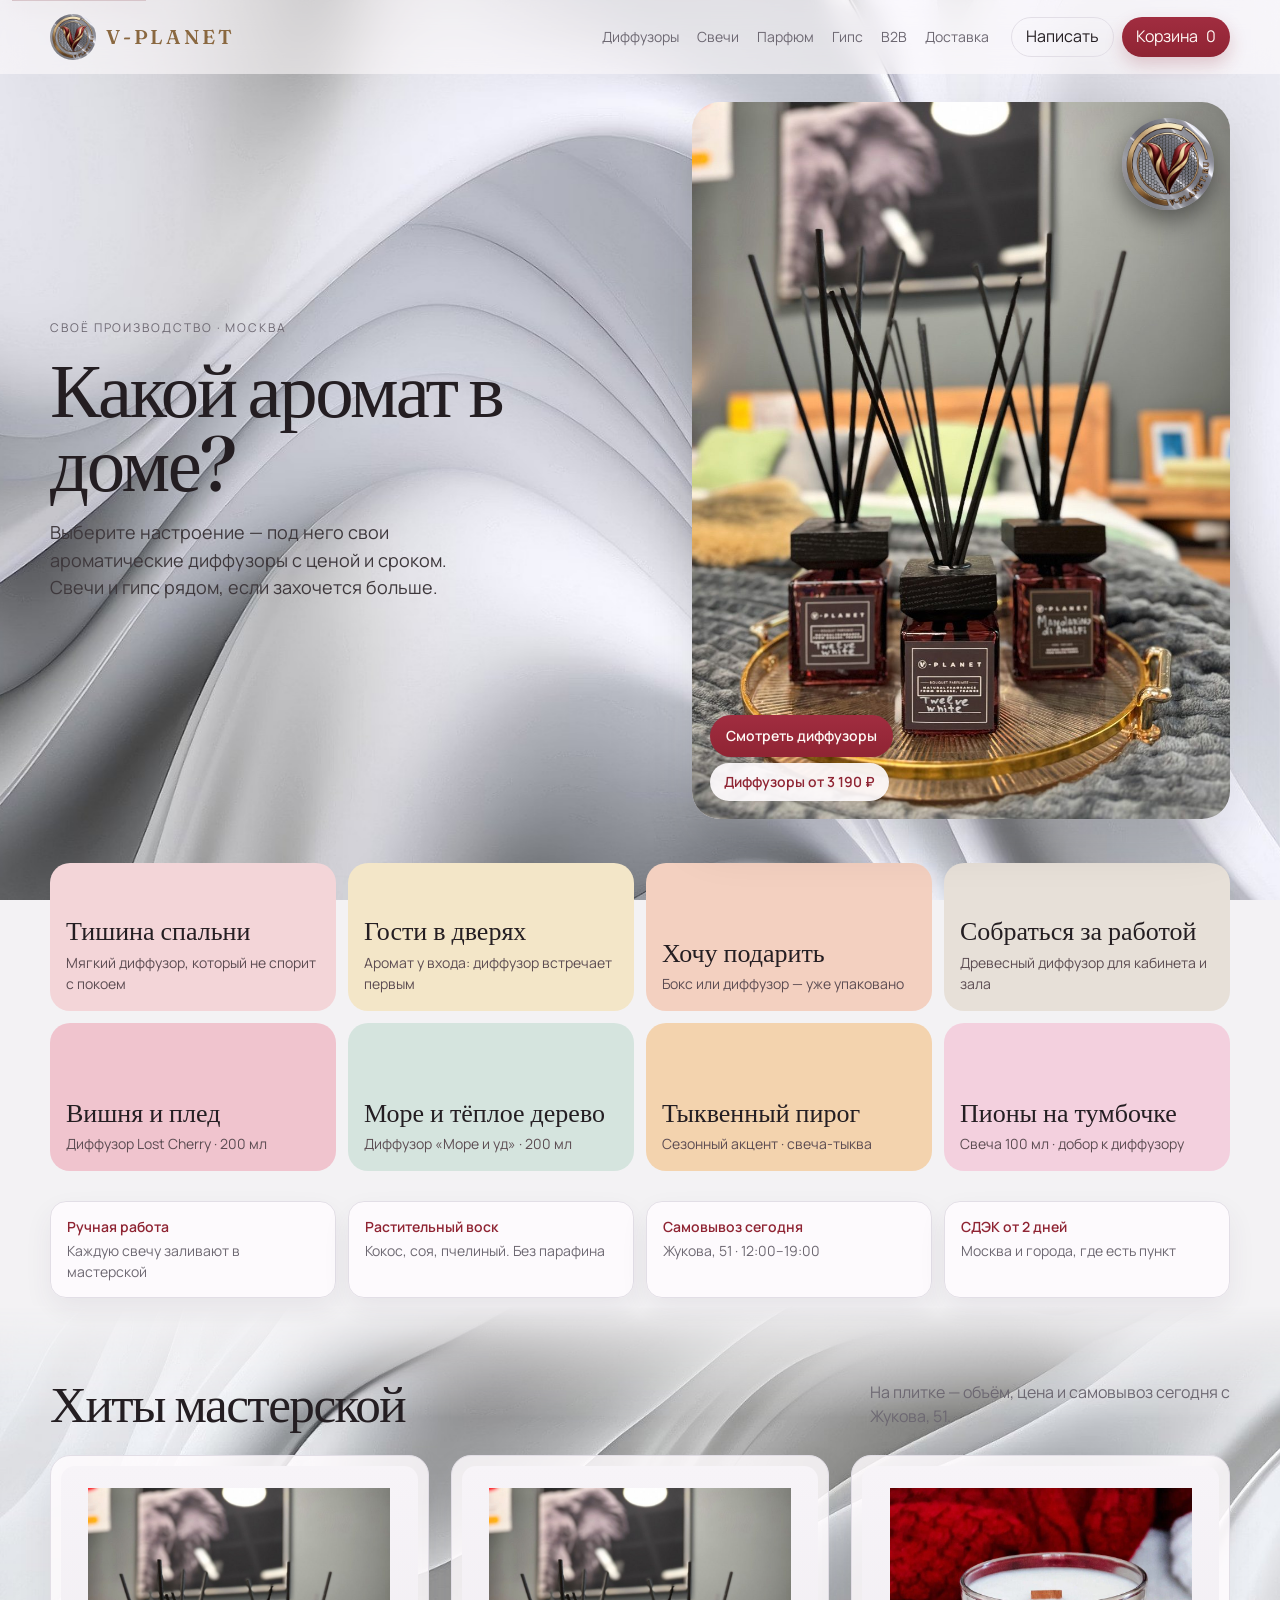
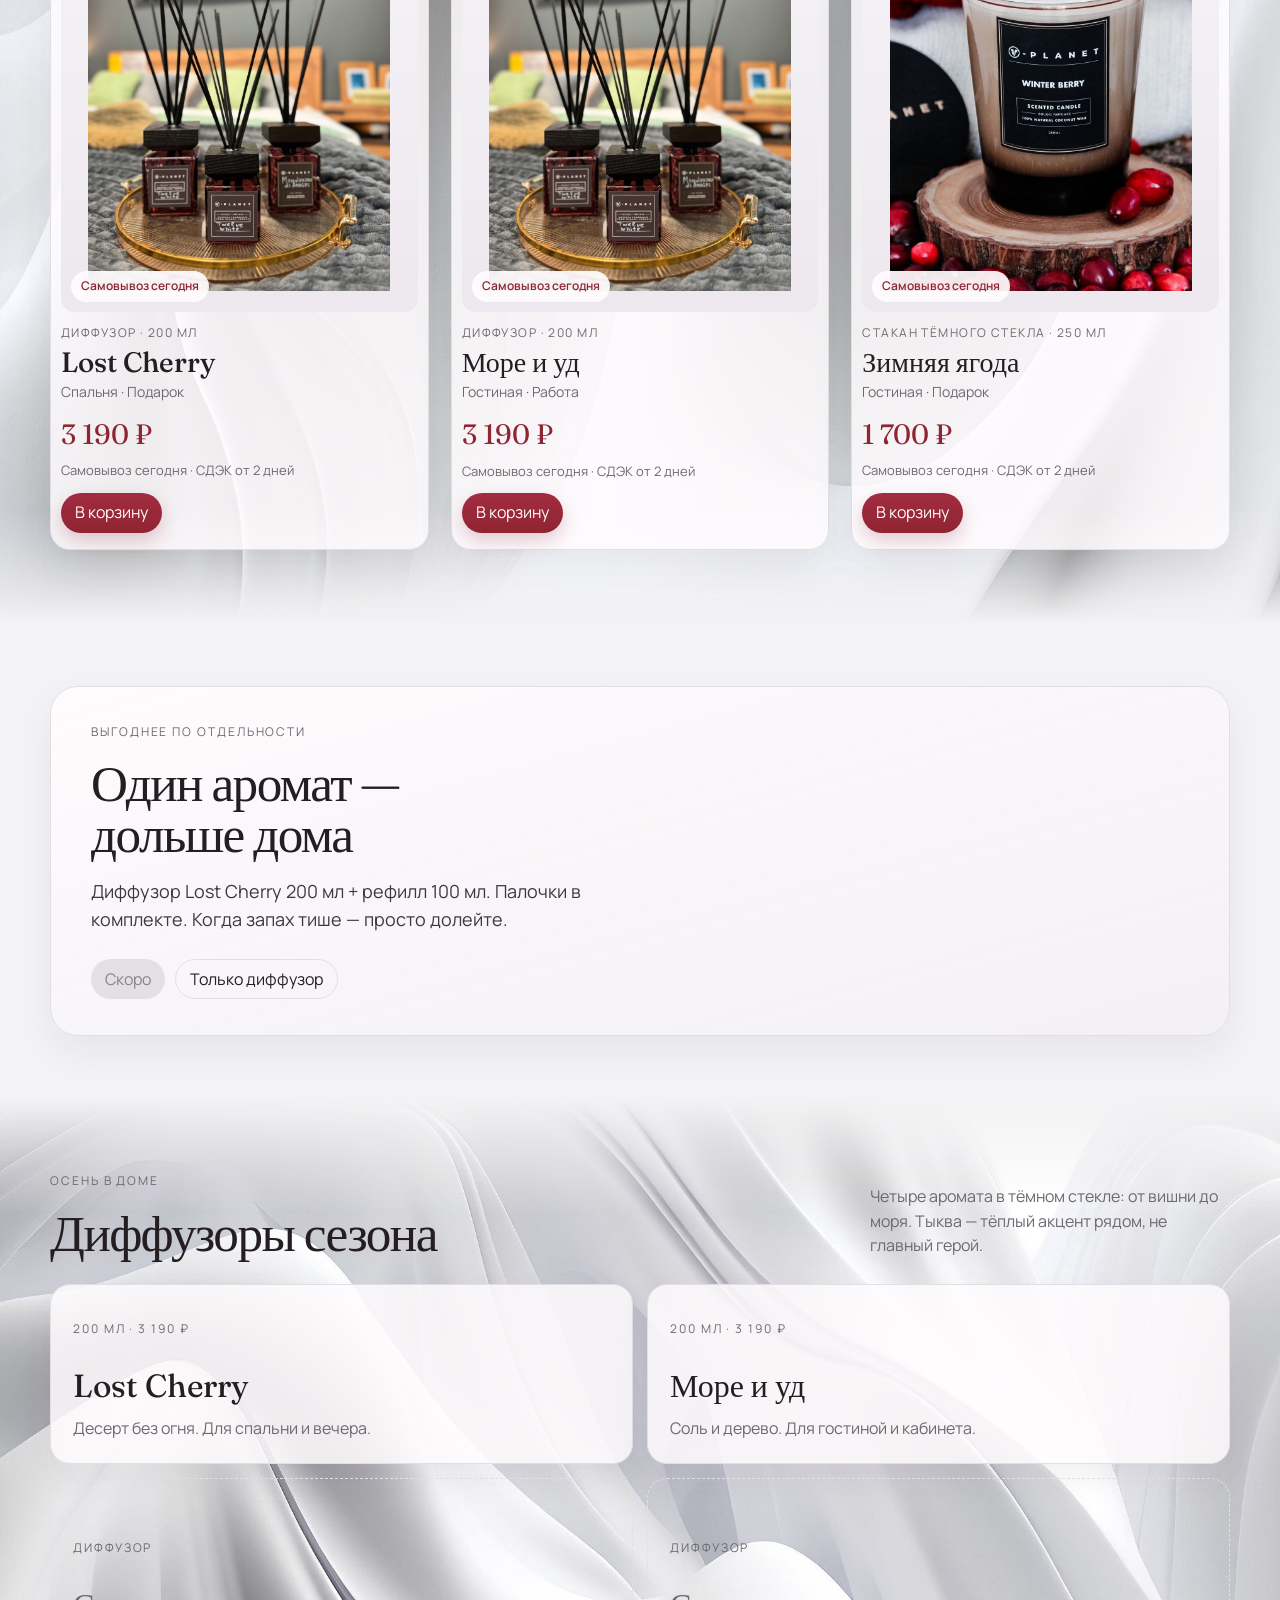
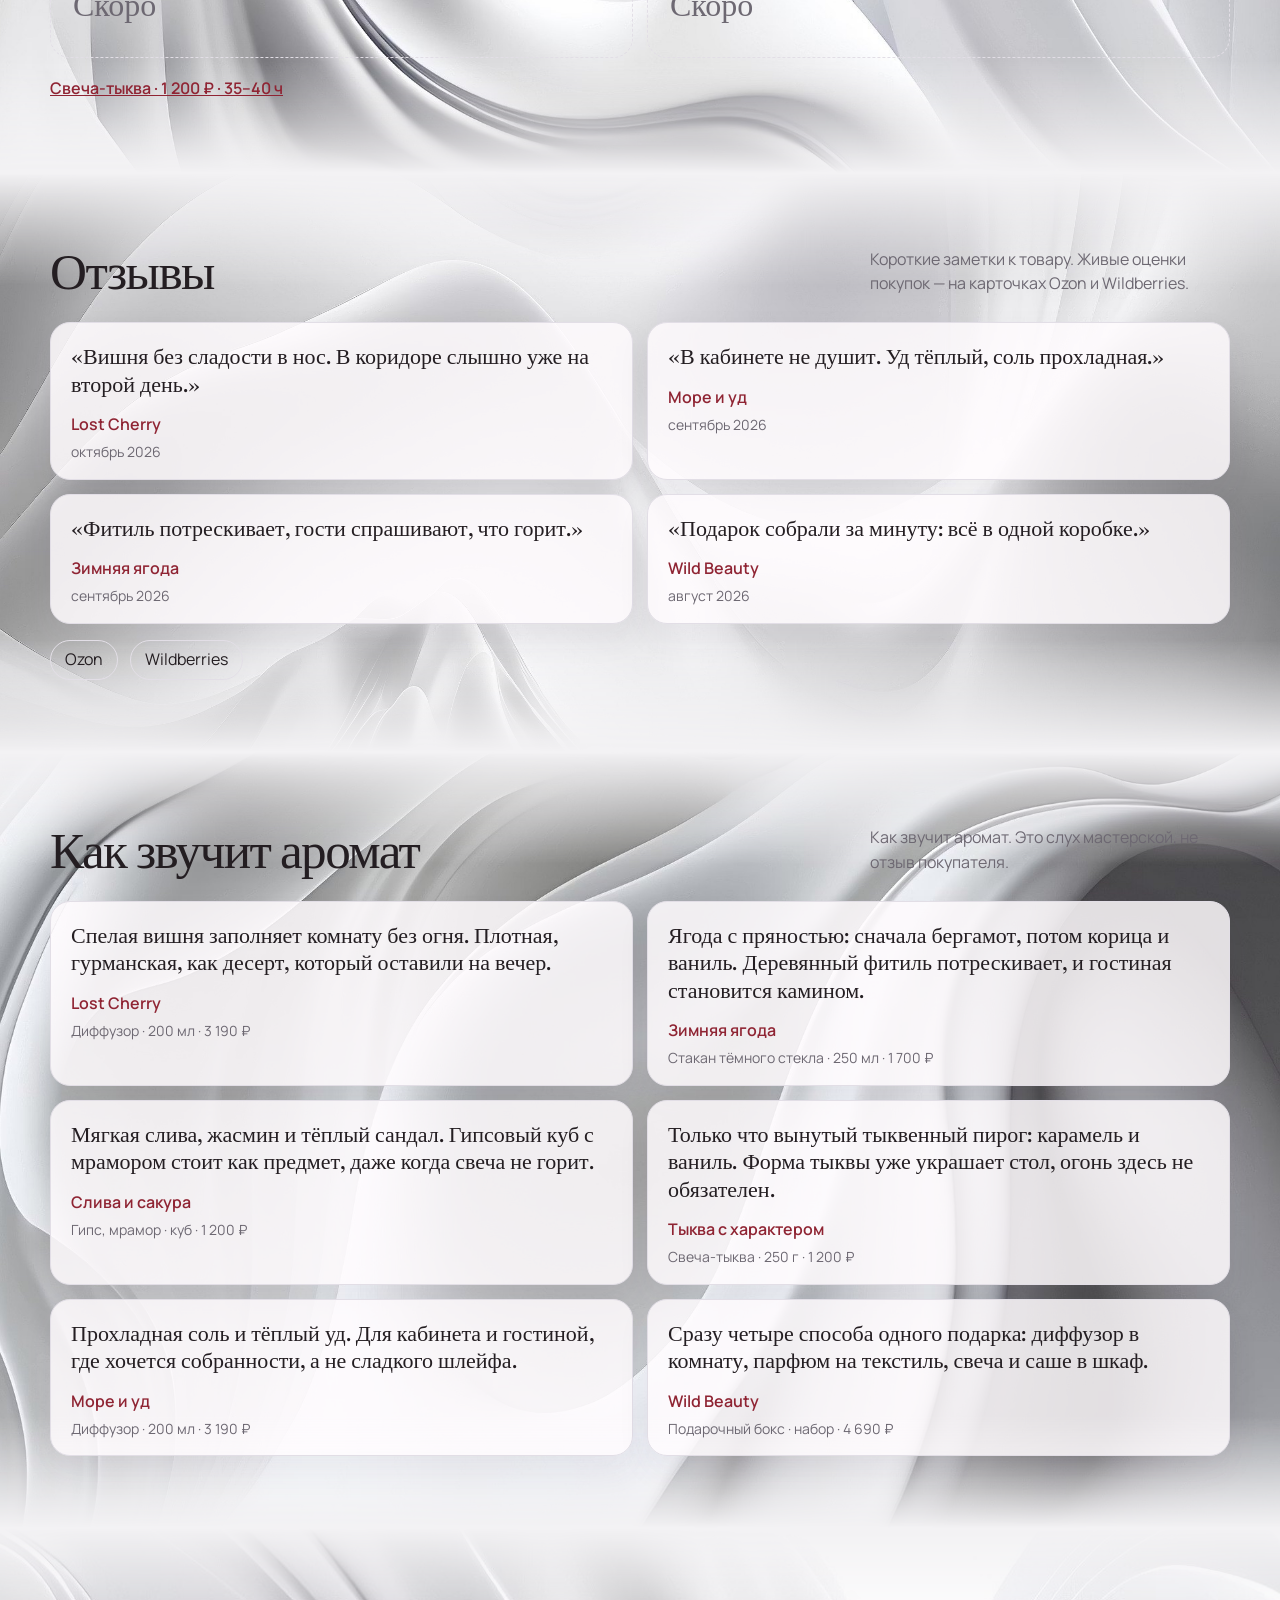
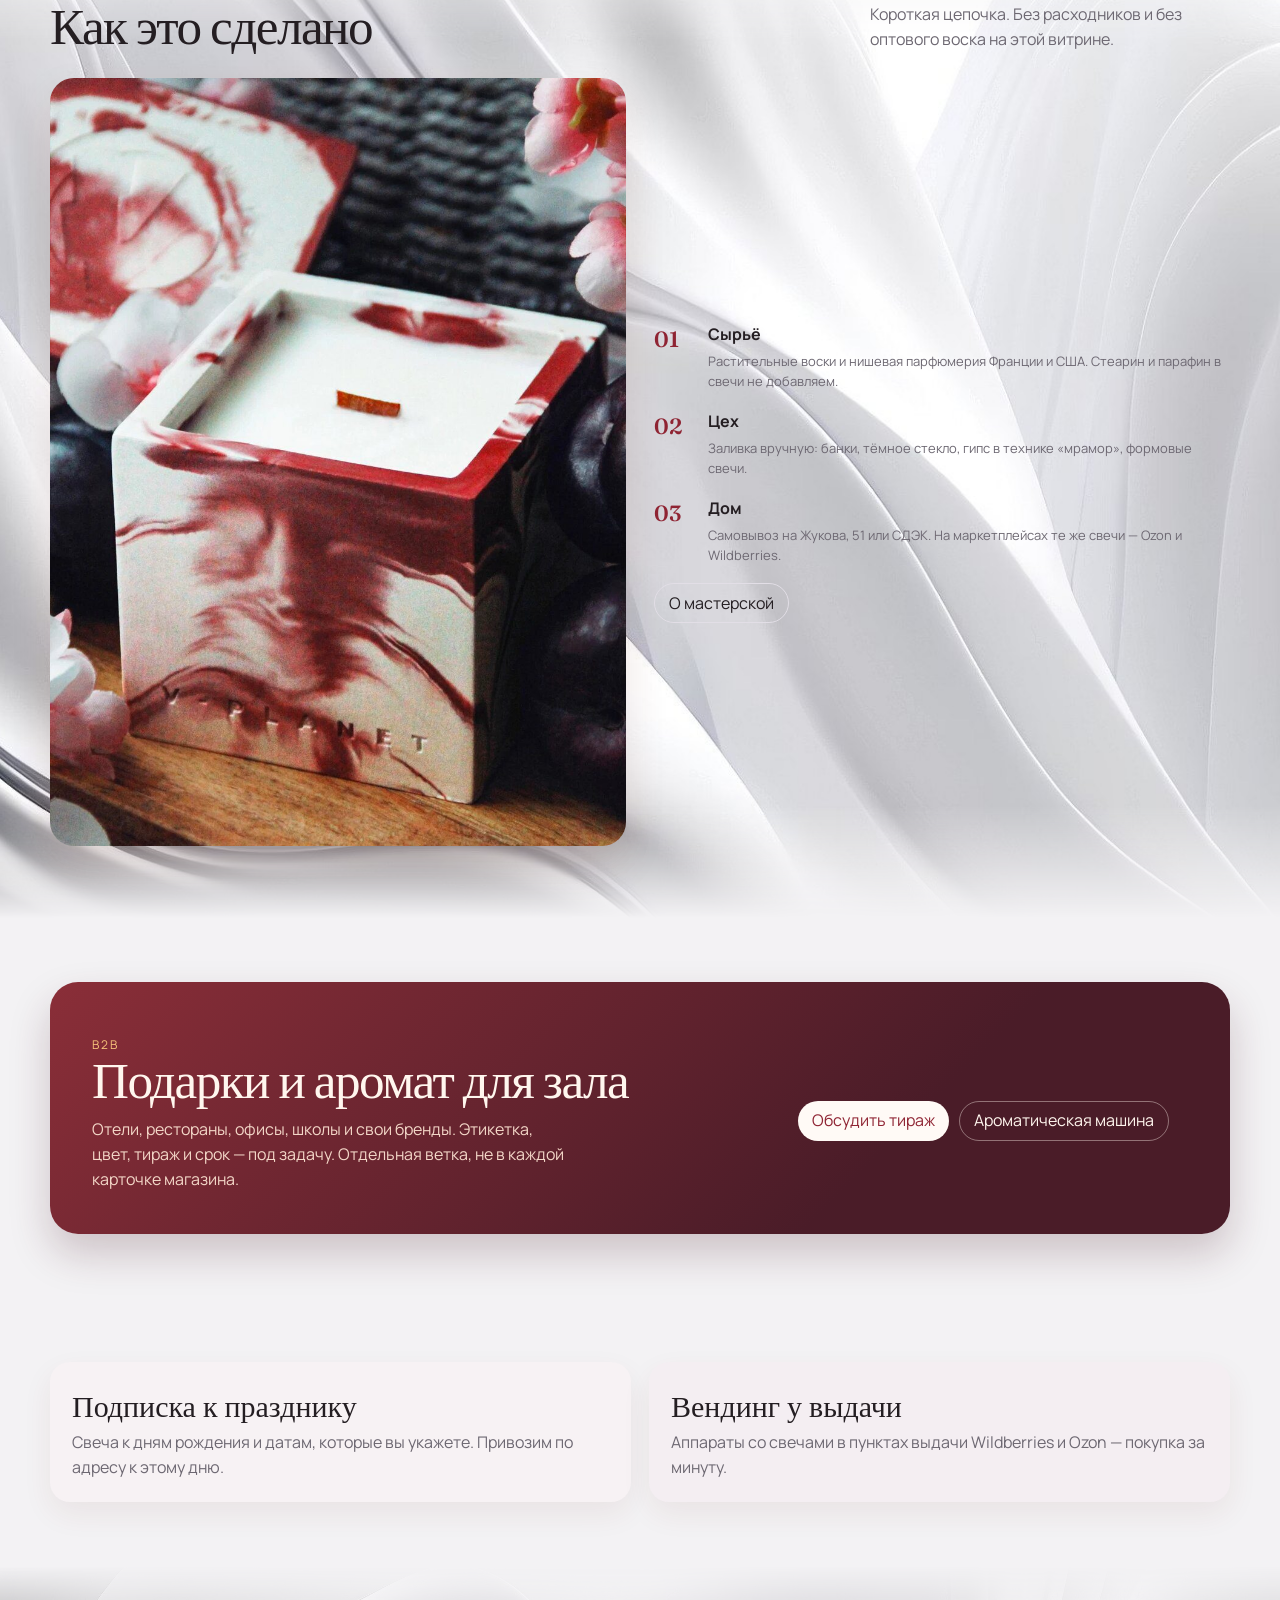
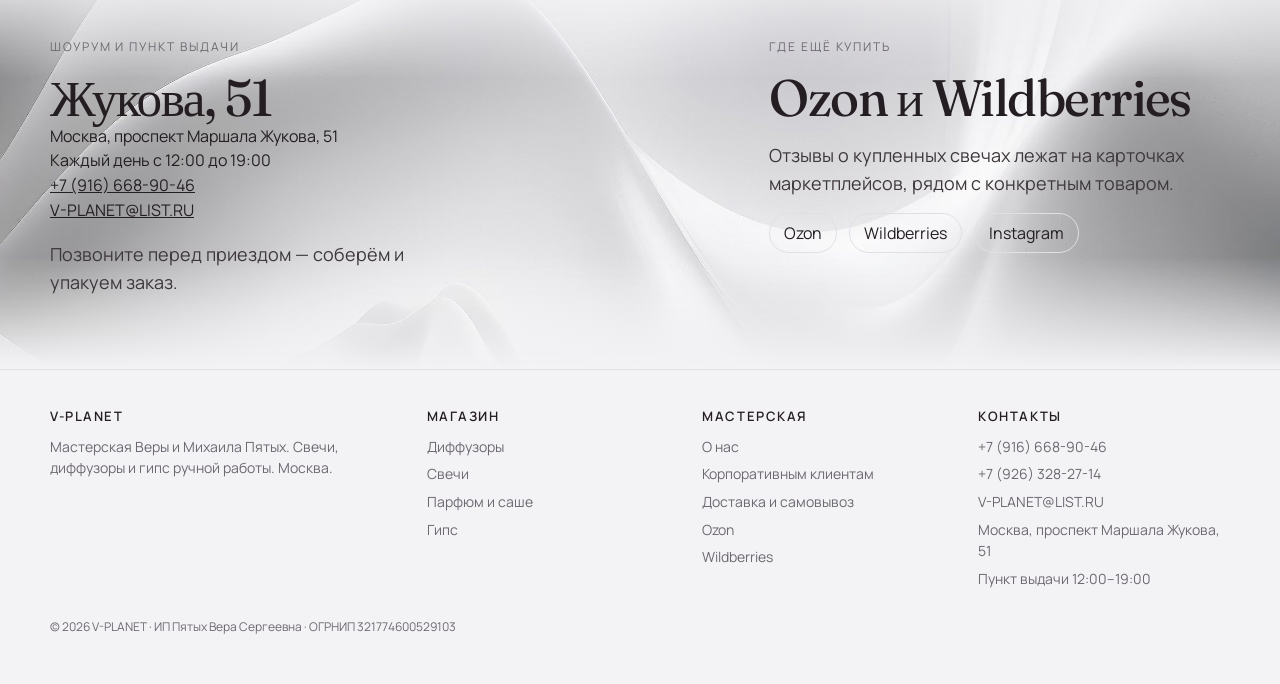
==== index.html @ 52684dc7 "Swap the scrolling cloths for the three smooth slide silks. The fixed underlay stays, and each movin" ====
<!DOCTYPE html>
<html lang="ru">
<head>
  <meta charset="utf-8">
  <meta name="viewport" content="width=device-width, initial-scale=1">
  <title>V-PLANET — диффузоры, свечи и гипс ручной работы</title>
  <meta name="description" content="Мастерская V-PLANET в Москве: ароматические диффузоры, свечи из растительных восков и гипсовый декор. Нишевая парфюмерия, ручная работа.">
  <link rel="icon" href="images/logo.png">
  <link rel="preconnect" href="https://fonts.googleapis.com">
  <link rel="preconnect" href="https://fonts.gstatic.com" crossorigin>
  <link href="https://fonts.googleapis.com/css2?family=Fraunces:opsz,wght@9..144,460;9..144,560&family=Manrope:wght@400;500;600&display=swap" rel="stylesheet">
  <link rel="stylesheet" href="css/style.css">
</head>
<body data-page="home">
  <img class="site-bg" src="images/bg-main.jpg" alt="">
  <main id="main">
    <section class="wrap hero">
      <div>
        <p class="kicker">Своё производство · Москва</p>
        <h1>Какой аромат в доме?</h1>
        <p class="lead">Выберите настроение — под него свои ароматические диффузоры с ценой и сроком. Свечи и гипс рядом, если захочется больше.</p>
      </div>
      <a class="hero-photo" href="catalog.html?cat=diffuser">
        <img src="images/diffuser.jpg" alt="Ароматические диффузоры V-PLANET в тёмном стекле">
        <img class="hero-logo" src="images/logo.png" alt="">
        <span class="hero-cta">Смотреть диффузоры</span>
        <span class="hero-badge">Диффузоры от 3 190 ₽</span>
      </a>
    </section>

    <section class="wrap mood-open">
      <nav class="mood-picks" aria-label="Настроение">
        <a class="mood-bedroom" href="catalog.html?mood=bedroom"><strong>Тишина спальни</strong><span>Мягкий диффузор, который не спорит с покоем</span></a>
        <a class="mood-living" href="catalog.html?mood=living"><strong>Гости в дверях</strong><span>Аромат у входа: диффузор встречает первым</span></a>
        <a class="mood-gift" href="catalog.html?mood=gift"><strong>Хочу подарить</strong><span>Бокс или диффузор — уже упаковано</span></a>
        <a class="mood-work" href="catalog.html?mood=work"><strong>Собраться за работой</strong><span>Древесный диффузор для кабинета и зала</span></a>
        <a class="mood-cherry" href="product.html?id=lost-cherry"><strong>Вишня и плед</strong><span>Диффузор Lost Cherry · 200 мл</span></a>
        <a class="mood-sea" href="product.html?id=sea-oud"><strong>Море и тёплое дерево</strong><span>Диффузор «Море и уд» · 200 мл</span></a>
        <a class="mood-pie" href="product.html?id=pumpkin"><strong>Тыквенный пирог</strong><span>Сезонный акцент · свеча-тыква</span></a>
        <a class="mood-peony" href="product.html?id=peony-100"><strong>Пионы на тумбочке</strong><span>Свеча 100 мл · добор к диффузору</span></a>
      </nav>
    </section>

    <section class="wrap trust" aria-label="Коротко о заказе">
      <div><b>Ручная работа</b><span>Каждую свечу заливают в мастерской</span></div>
      <div><b>Растительный воск</b><span>Кокос, соя, пчелиный. Без парафина</span></div>
      <div><b>Самовывоз сегодня</b><span>Жукова, 51 · 12:00–19:00</span></div>
      <div><b>СДЭК от 2 дней</b><span>Москва и города, где есть пункт</span></div>
    </section>

    <section class="section wrap cloth">
      <img class="cloth-bg" src="images/bg-scroll-1.jpg" alt="">
      <div class="section-head">
        <h2>Хиты мастерской</h2>
        <p>На плитке — объём, цена и самовывоз сегодня с Жукова, 51.</p>
      </div>
      <div class="grid" data-hits></div>
    </section>

    <section class="section wrap">
      <div class="refill">
        <p class="kicker">Выгоднее по отдельности</p>
        <h2>Один аромат — дольше дома</h2>
        <p class="lead">Диффузор Lost Cherry 200 мл + рефилл 100 мл. Палочки в комплекте. Когда запах тише — просто долейте.</p>
        <div class="hero-actions">
          <button class="solid" type="button" disabled>Скоро</button>
          <a class="ghost" href="product.html?id=lost-cherry">Только диффузор</a>
        </div>
      </div>
    </section>

    <section class="section wrap cloth">
      <img class="cloth-bg pos-right" src="images/bg-scroll-2.jpg" alt="">
      <div class="section-head">
        <div>
          <p class="kicker">Осень в доме</p>
          <h2>Диффузоры сезона</h2>
        </div>
        <p>Четыре аромата в тёмном стекле: от вишни до моря. Тыква — тёплый акцент рядом, не главный герой.</p>
      </div>
      <div class="season-stories" data-season></div>
      <p class="season-accent"><a href="product.html?id=pumpkin">Свеча-тыква · 1 200 ₽ · 35–40 ч</a></p>
    </section>

    <section class="section wrap cloth">
      <img class="cloth-bg pos-left" src="images/bg-scroll-3.jpg" alt="">
      <div class="section-head">
        <h2>Отзывы</h2>
        <p>Короткие заметки к товару. Живые оценки покупок — на карточках Ozon и Wildberries.</p>
      </div>
      <div class="impressions" data-reviews></div>
      <div class="shops">
        <a class="ghost" href="https://www.ozon.ru/seller/v-planet-222539/">Ozon</a>
        <a class="ghost" href="https://www.wildberries.ru/brands/v-planet">Wildberries</a>
      </div>
    </section>

    <section class="section wrap cloth">
      <img class="cloth-bg pos-top" src="images/bg-scroll-1.jpg" alt="">
      <div class="section-head">
        <h2>Как звучит аромат</h2>
        <p>Как звучит аромат. Это слух мастерской, не отзыв покупателя.</p>
      </div>
      <div class="impressions" data-impressions></div>
    </section>

    <section class="section wrap cloth">
      <img class="cloth-bg pos-right" src="images/bg-scroll-2.jpg" alt="">
      <div class="section-head">
        <h2>Как это сделано</h2>
        <p>Короткая цепочка. Без расходников и без оптового воска на этой витрине.</p>
      </div>
      <div class="story">
        <img src="images/cube.jpg" alt="Гипсовый куб с мраморным рисунком и деревянным фитилём">
        <div>
          <div class="steps">
            <div><b>01</b><div><strong>Сырьё</strong><p class="eta">Растительные воски и нишевая парфюмерия Франции и США. Стеарин и парафин в свечи не добавляем.</p></div></div>
            <div><b>02</b><div><strong>Цех</strong><p class="eta">Заливка вручную: банки, тёмное стекло, гипс в технике «мрамор», формовые свечи.</p></div></div>
            <div><b>03</b><div><strong>Дом</strong><p class="eta">Самовывоз на Жукова, 51 или СДЭК. На маркетплейсах те же свечи — Ozon и Wildberries.</p></div></div>
          </div>
          <p style="margin-top:18px"><a class="ghost" href="about.html">О мастерской</a></p>
        </div>
      </div>
    </section>

    <section class="section wrap">
      <div class="band">
        <div>
          <p class="kicker">B2B</p>
          <h2>Подарки и аромат для зала</h2>
          <p>Отели, рестораны, офисы, школы и свои бренды. Этикетка, цвет, тираж и срок — под задачу. Отдельная ветка, не в каждой карточке магазина.</p>
        </div>
        <div class="hero-actions">
          <a class="solid" href="b2b.html">Обсудить тираж</a>
          <a class="ghost" href="catalog.html?cat=machine">Ароматическая машина</a>
        </div>
      </div>
    </section>

    <section class="section wrap">
      <div class="split-links">
        <a href="b2b.html#subscription">
          <strong>Подписка к празднику</strong>
          <span>Свеча к дням рождения и датам, которые вы укажете. Привозим по адресу к этому дню.</span>
        </a>
        <a href="b2b.html#vending">
          <strong>Вендинг у выдачи</strong>
          <span>Аппараты со свечами в пунктах выдачи Wildberries и Ozon — покупка за минуту.</span>
        </a>
      </div>
    </section>

    <section class="section wrap showroom cloth">
      <img class="cloth-bg pos-left" src="images/bg-scroll-3.jpg" alt="">
      <div>
        <p class="kicker">Шоурум и пункт выдачи</p>
        <h2>Жукова, 51</h2>
        <address>
          <p>Москва, проспект Маршала Жукова, 51</p>
          <p>Каждый день с 12:00 до 19:00</p>
          <p><a href="tel:+79166689046">+7 (916) 668-90-46</a></p>
          <p><a href="mailto:V-PLANET@LIST.RU">V-PLANET@LIST.RU</a></p>
        </address>
        <p class="lead">Позвоните перед приездом — соберём и упакуем заказ.</p>
      </div>
      <div>
        <p class="kicker">Где ещё купить</p>
        <h2>Ozon и Wildberries</h2>
        <p class="lead">Отзывы о купленных свечах лежат на карточках маркетплейсов, рядом с конкретным товаром.</p>
        <div class="shops">
          <a class="ghost" href="https://www.ozon.ru/seller/v-planet-222539/">Ozon</a>
          <a class="ghost" href="https://www.wildberries.ru/brands/v-planet">Wildberries</a>
          <a class="ghost" href="https://www.instagram.com/v_planet.ru/">Instagram</a>
        </div>
      </div>
    </section>
  </main>
  <script src="js/data.js"></script>
  <script src="js/ui.js"></script>
</body>
</html>
---- css/style.css ----
:root {
  --bg: #f4f3f6;
  --bg-2: #fbfafc;
  --ink: #241e22;
  --muted: #6d6872;
  --line: #e2dee6;
  --paper: rgba(255, 252, 254, 0.84);
  --dark: #6e2430;
  --image: #ece8ee;
  --accent: #8f2433;
  --flame: #8a6840;
  --wine: #8f2433;
  --serif: "Fraunces", "Iowan Old Style", Palatino, "Times New Roman", serif;
  --sans: "Manrope", "Segoe UI", sans-serif;
  --space: clamp(18px, 3vw, 40px);
  --max: 1180px;
  --header: 74px;
}

* { box-sizing: border-box; }
html { scroll-behavior: smooth; background: #f3f2f4; }
body {
  position: relative;
  z-index: 0;
  margin: 0;
  background: transparent;
  color: var(--ink);
  font-family: var(--sans);
  font-size: 16px;
  line-height: 1.55;
}
h1 em {
  font-style: italic;
  font-weight: 560;
  color: var(--accent);
}
img { max-width: 100%; display: block; }
a { color: inherit; }
button, input, textarea { font: inherit; color: inherit; }
h1, h2, h3, p { margin: 0; }

.skip {
  position: absolute;
  left: 12px;
  top: -40px;
  background: var(--dark);
  color: white;
  padding: 8px 12px;
  z-index: 20;
}
.skip:focus { top: 12px; }

.site-bg {
  position: fixed;
  inset: 0;
  width: 100%;
  height: 100%;
  object-fit: cover;
  object-position: center;
  z-index: -1;
  pointer-events: none;
}

.wrap {
  width: min(var(--max), calc(100% - var(--space) * 2));
  margin-inline: auto;
}

.site-header {
  position: sticky;
  top: 0;
  z-index: 30;
  height: var(--header);
  display: flex;
  align-items: center;
  background: rgba(255, 252, 254, 0.58);
  backdrop-filter: blur(12px);
  border-bottom: 1px solid transparent;
}
.site-header.is-stuck { border-bottom-color: var(--line); }
.header-inner {
  display: flex;
  align-items: center;
  gap: 22px;
  width: min(var(--max), calc(100% - var(--space) * 2));
  margin-inline: auto;
}
.brand {
  display: flex;
  align-items: center;
  gap: 10px;
  text-decoration: none;
  flex: 0 0 auto;
}
.brand img { width: 46px; height: 46px; border-radius: 50%; object-fit: cover; }
.brand span {
  font-family: var(--serif);
  font-size: 20px;
  letter-spacing: 0.14em;
  font-weight: 560;
  color: var(--flame);
}
.nav {
  display: flex;
  gap: 18px;
  margin-left: auto;
}
.nav a {
  text-decoration: none;
  font-size: 14px;
  color: var(--muted);
}
.nav a:hover, .nav a[aria-current="page"] { color: var(--ink); }
.header-actions { display: flex; align-items: center; gap: 8px; }
.ghost, .solid, .text-btn {
  border: 0;
  background: transparent;
  cursor: pointer;
  text-decoration: none;
}
.ghost, .solid {
  min-height: 40px;
  padding: 0 14px;
  border-radius: 999px;
  display: inline-flex;
  align-items: center;
  justify-content: center;
  gap: 8px;
}
.ghost { border: 1px solid var(--line); background: transparent; }
.ghost:hover { border-color: var(--ink); }
.solid {
  background: linear-gradient(180deg, #a12d40, var(--wine));
  color: #fffaf6;
  box-shadow: 0 8px 18px rgba(143, 36, 51, 0.22);
}
.solid:hover { filter: brightness(1.06); }
.solid:disabled,
.solid:disabled:hover {
  background: #e4dfe4;
  color: #8a848c;
  box-shadow: none;
  cursor: not-allowed;
  filter: none;
}
.menu-btn { display: none; }

.hero {
  display: grid;
  grid-template-columns: 1.05fr 0.95fr;
  gap: 48px;
  align-items: center;
  padding: 28px 0 8px;
}
.kicker {
  font-size: 12px;
  letter-spacing: 0.16em;
  text-transform: uppercase;
  color: var(--muted);
  margin-bottom: 16px;
}
h1 {
  font-family: var(--serif);
  font-weight: 460;
  font-size: clamp(46px, 6vw, 78px);
  line-height: 0.96;
  letter-spacing: -0.03em;
}
.lead {
  margin-top: 18px;
  max-width: 38ch;
  font-size: 18px;
  color: #3e383c;
}
.hero-actions { display: flex; gap: 10px; margin-top: 26px; flex-wrap: wrap; }
a.hero-photo { display: block; color: inherit; text-decoration: none; }
.hero-photo {
  position: relative;
  background: #ece8ee;
  min-height: 560px;
  border-radius: 28px;
  overflow: hidden;
  box-shadow: 0 24px 50px rgba(36, 30, 34, 0.12);
}
.hero-photo > img:first-child { width: 100%; height: 100%; object-fit: cover; min-height: 560px; }
.hero-logo {
  position: absolute;
  top: 16px;
  right: 16px;
  width: 92px;
  height: 92px;
  min-height: 0;
  object-fit: cover;
  border-radius: 50%;
  box-shadow: 0 10px 24px rgba(0, 0, 0, 0.45);
}
.hero-cta {
  position: absolute;
  left: 18px;
  bottom: 62px;
  background: linear-gradient(180deg, #a12d40, var(--wine));
  color: #fffaf6;
  border-radius: 999px;
  padding: 10px 16px;
  font-weight: 600;
  font-size: 14px;
}
.hero-badge {
  position: absolute;
  left: 18px;
  bottom: 18px;
  margin: 0;
  background: rgba(255, 252, 254, 0.92);
  color: var(--wine);
  border-radius: 999px;
  padding: 8px 14px;
  font-weight: 600;
  font-size: 14px;
}

.mood-open { padding: 28px 0 8px; }
.mood-open h1 { max-width: 12ch; }
.mood-picks {
  margin-top: 8px;
  display: grid;
  grid-template-columns: repeat(4, 1fr);
  grid-auto-rows: minmax(148px, auto);
  gap: 12px;
}
.mood-picks a {
  text-decoration: none;
  border-radius: 20px;
  padding: 16px;
  display: flex;
  flex-direction: column;
  justify-content: flex-end;
  min-height: 132px;
}
.mood-picks a { color: var(--ink); }
.mood-picks strong { font-family: var(--serif); font-size: 26px; font-weight: 520; line-height: 1.05; }
.mood-picks span { color: #5c4c52; font-size: 14px; margin-top: 6px; }
.mood-photo {
  grid-row: span 2;
  padding: 0;
  position: relative;
  overflow: hidden;
  min-height: 280px;
}
.mood-photo img { width: 100%; height: 100%; object-fit: cover; position: absolute; inset: 0; }
.mood-photo span {
  position: relative;
  z-index: 1;
  margin: auto 12px 12px;
  align-self: flex-start;
  background: rgba(255, 252, 254, 0.92);
  color: var(--wine);
  border-radius: 999px;
  padding: 8px 12px;
  font-weight: 600;
}
.mood-cherry { background: #f0c4ce; }
.mood-sea { background: #d5e4de; }
.mood-pie { background: #f3d3ae; }
.mood-peony { background: #f3d0de; }
.impressions {
  display: grid;
  grid-template-columns: 1fr 1fr;
  gap: 14px;
}
.impression {
  background: var(--paper);
  border: 1px solid var(--line);
  border-radius: 20px;
  padding: 20px 20px 16px;
  box-shadow: 0 14px 32px rgba(70, 60, 80, 0.07);
}
.impression p { font-family: var(--serif); font-size: 22px; line-height: 1.25; }
.impression a { display: inline-block; margin-top: 14px; font-weight: 600; color: var(--accent); text-decoration: none; }
.impression span, .impression-single span { display: block; margin-top: 4px; color: var(--muted); font-size: 14px; }
.impression-single { margin-top: 8px; }
.moods {
  display: grid;
  grid-template-columns: repeat(4, 1fr);
  gap: 14px;
  margin-top: 28px;
}
.moods a {
  text-decoration: none;
  padding: 22px 18px 20px;
  border-radius: 20px;
  min-height: 148px;
  display: flex;
  flex-direction: column;
  justify-content: flex-end;
  transition: transform 0.2s ease;
}
.moods a:hover { transform: translateY(-3px); }
.mood-bedroom { background: #f3d5d8; }
.mood-living { background: #f3e6c8; }
.mood-gift { background: #f3d0c0; }
.mood-work { background: #e7e0d8; }
.moods a { color: var(--ink); }
.moods strong {
  display: block;
  font-family: var(--serif);
  font-size: 30px;
  font-weight: 520;
  margin-bottom: 6px;
}
.moods span { color: #5c4c52; font-size: 14px; }

.trust {
  display: grid;
  grid-template-columns: repeat(4, 1fr);
  gap: 12px;
  padding: 22px 0 8px;
}
.trust div {
  font-size: 14px;
  background: var(--paper);
  border: 1px solid var(--line);
  border-radius: 16px;
  padding: 14px 16px;
  box-shadow: 0 12px 28px rgba(70, 60, 80, 0.07);
}
.trust b { display: block; font-weight: 600; margin-bottom: 2px; color: var(--accent); }
.trust span { color: var(--muted); }

.section { padding: 64px 0; }
.section.cloth {
  position: relative;
  z-index: 0;
  width: 100%;
  max-width: none;
  margin-inline: 0;
  padding: 72px max(var(--space), calc((100% - var(--max)) / 2));
}
.cloth-bg {
  position: absolute;
  inset: 0;
  width: 100%;
  height: 100%;
  object-fit: cover;
  object-position: left center;
  z-index: -1;
  pointer-events: none;
  -webkit-mask-image: linear-gradient(
    to bottom,
    transparent 0,
    #000 7rem,
    #000 calc(100% - 7rem),
    transparent 100%
  );
  mask-image: linear-gradient(
    to bottom,
    transparent 0,
    #000 7rem,
    #000 calc(100% - 7rem),
    transparent 100%
  );
}
.cloth-bg.pos-right { object-position: right center; }
.cloth-bg.pos-left { object-position: left center; }
.cloth-bg.pos-top { object-position: center top; }
.section-head {
  display: flex;
  justify-content: space-between;
  align-items: flex-end;
  gap: 20px;
  margin-bottom: 26px;
}
h2 {
  font-family: var(--serif);
  font-weight: 460;
  font-size: clamp(34px, 4vw, 52px);
  letter-spacing: -0.03em;
  line-height: 1;
}
.section-head p { color: var(--muted); max-width: 36ch; }

.grid {
  display: grid;
  grid-template-columns: repeat(3, 1fr);
  gap: 28px 22px;
}
.card {
  display: flex;
  flex-direction: column;
  min-width: 0;
  background: var(--paper);
  border: 1px solid var(--line);
  border-radius: 20px;
  padding: 10px 10px 16px;
  box-shadow: 0 16px 36px rgba(70, 60, 80, 0.08);
}
.card-photo {
  position: relative;
  aspect-ratio: 4 / 5;
  background: linear-gradient(180deg, #f7f4f8, #ece8ee);
  border-radius: 14px;
  overflow: hidden;
}
.arrival {
  position: absolute;
  left: 10px;
  bottom: 10px;
  background: rgba(255, 252, 254, 0.92);
  color: var(--wine);
  border-radius: 999px;
  padding: 6px 10px;
  font-size: 12px;
  font-weight: 600;
}
.card-photo img {
  width: 100%;
  height: 100%;
  object-fit: contain;
  padding: 6%;
  transition: transform 0.45s ease;
}
.card:hover .card-photo img { transform: scale(1.03); }
.card-meta {
  margin-top: 12px;
  font-size: 12px;
  letter-spacing: 0.12em;
  text-transform: uppercase;
  color: var(--muted);
}
.card h3 {
  font-family: var(--serif);
  font-weight: 500;
  font-size: 28px;
  line-height: 1.1;
  margin: 4px 0;
}
.card h3 a { text-decoration: none; }
.card-line { color: var(--muted); font-size: 14px; min-height: 1.4em; }
.card-price {
  margin-top: 10px;
  font-family: var(--serif);
  font-size: 28px;
  color: var(--accent);
}
.eta { margin-top: 4px; font-size: 13px; color: var(--muted); }
.card .solid { margin-top: 12px; align-self: flex-start; }

.story {
  display: grid;
  grid-template-columns: 1fr 1fr;
  gap: 28px;
  align-items: center;
}
.story img { width: 100%; border-radius: 24px; background: var(--image); box-shadow: 0 18px 40px rgba(120, 48, 24, 0.12); }
.steps { display: grid; gap: 18px; margin-top: 22px; }
.steps > div { display: grid; grid-template-columns: 42px 1fr; gap: 12px; align-items: start; }
.steps b {
  font-family: var(--serif);
  font-size: 22px;
  font-weight: 560;
  white-space: nowrap;
  color: var(--accent);
}

.season {
  display: grid;
  grid-template-columns: 1.1fr 0.9fr;
  gap: 22px;
}
.season article {
  background: linear-gradient(165deg, rgba(247, 244, 248, 0.9), rgba(239, 232, 238, 0.78));
  padding: 32px;
  border-radius: 24px;
  display: flex;
  flex-direction: column;
  justify-content: flex-end;
  min-height: 280px;
}
.season img { width: 100%; height: 100%; object-fit: cover; border-radius: 24px; min-height: 420px; box-shadow: 0 18px 40px rgba(120, 48, 24, 0.16); }
.season h3 { font-family: var(--serif); font-size: 36px; font-weight: 460; margin: 8px 0; }

.refill {
  background: linear-gradient(165deg, rgba(255, 252, 254, 0.88), rgba(243, 240, 244, 0.78));
  border: 1px solid var(--line);
  border-radius: 28px;
  padding: 36px 40px;
  box-shadow: 0 16px 36px rgba(36, 30, 34, 0.06);
}
.refill h2 { max-width: 14ch; }
.refill .lead { max-width: 46ch; }

.season-stories {
  display: grid;
  grid-template-columns: 1fr 1fr;
  gap: 14px;
}
.season-story {
  display: flex;
  flex-direction: column;
  justify-content: flex-end;
  text-decoration: none;
  background: var(--paper);
  border: 1px solid var(--line);
  border-radius: 20px;
  padding: 22px;
  min-height: 180px;
  box-shadow: 0 14px 32px rgba(70, 60, 80, 0.07);
}
.season-story h3 {
  font-family: var(--serif);
  font-size: 32px;
  font-weight: 460;
  margin: 6px 0;
}
.season-story p:last-child { color: var(--muted); margin: 0; }
.season-story.is-soon {
  background: transparent;
  box-shadow: none;
  border: 1px dashed var(--line);
  color: var(--muted);
}
.season-accent { margin: 18px 0 0; }
.season-accent a { color: var(--accent); font-weight: 600; }

.pair {
  margin-top: 22px;
  padding: 16px 18px;
  border-radius: 16px;
  background: #faf7f8;
  border: 1px solid var(--line);
}
.pair h2 { font-size: 28px; margin: 4px 0 8px; }
.pair h2 a { text-decoration: none; }
.pair .card-price { margin: 6px 0 12px; }

.band {
  background: linear-gradient(135deg, #8a2e38, #4a1c28 70%);
  color: #fff6ee;
  border-radius: 28px;
  padding: 42px;
  display: grid;
  grid-template-columns: 1.4fr 0.8fr;
  gap: 24px;
  align-items: center;
  box-shadow: 0 20px 40px rgba(74, 28, 40, 0.22);
}
.band p { color: #f3d7c8; max-width: 48ch; margin: 12px 0 0; }
.band .kicker { color: #f6c27a; }
.band .solid { background: #fffaf6; color: var(--wine); box-shadow: none; }
.band .ghost { color: #fff6ee; border-color: rgba(255, 246, 238, 0.4); }

.split-links {
  display: grid;
  grid-template-columns: 1fr 1fr;
  gap: 18px;
}
.split-links a {
  display: block;
  text-decoration: none;
  background: var(--paper);
  border-radius: 20px;
  padding: 22px;
  box-shadow: 0 12px 30px rgba(120, 48, 24, 0.07);
}
.split-links a:first-child { background: #f7f2f4; }
.split-links a:last-child { background: #f4eef2; }
.split-links strong { font-family: var(--serif); font-size: 30px; font-weight: 460; display: block; }
.split-links span { color: var(--muted); }

.shops {
  display: flex;
  gap: 12px;
  flex-wrap: wrap;
  margin-top: 16px;
}
.shops a { text-decoration: none; }

.showroom {
  display: grid;
  grid-template-columns: 1.2fr 0.8fr;
  gap: 28px;
  padding-bottom: 20px;
}
.showroom address { font-style: normal; }
.showroom a { color: var(--ink); }

.site-footer {
  border-top: 1px solid var(--line);
  padding: 36px 0 48px;
  color: var(--muted);
  font-size: 14px;
}
.footer-grid {
  display: grid;
  grid-template-columns: 1.4fr 1fr 1fr 1fr;
  gap: 24px;
}
.site-footer a { color: var(--muted); text-decoration: none; }
.site-footer a:hover { color: var(--ink); }
.site-footer h3 {
  font-family: var(--sans);
  font-size: 13px;
  letter-spacing: 0.12em;
  text-transform: uppercase;
  color: var(--ink);
  margin-bottom: 10px;
  font-weight: 600;
}
.site-footer ul { list-style: none; margin: 0; padding: 0; display: grid; gap: 6px; }
.legal { margin-top: 28px; font-size: 12px; }

.filters { display: flex; flex-wrap: wrap; gap: 8px; margin: 8px 0 22px; }
.chip {
  border: 1px solid var(--line);
  background: transparent;
  border-radius: 999px;
  padding: 8px 14px;
  cursor: pointer;
}
.chip[aria-pressed="true"] { background: var(--accent); color: #fffaf6; border-color: var(--accent); }
.search {
  margin-left: auto;
  border: 1px solid var(--line);
  background: var(--paper);
  border-radius: 999px;
  padding: 8px 14px;
  min-width: min(260px, 100%);
}

.list-block { margin-top: 36px; }
.list-block h3 {
  font-family: var(--serif);
  font-size: 32px;
  font-weight: 460;
  margin-bottom: 8px;
}
.row {
  display: grid;
  grid-template-columns: 1.4fr 0.8fr 0.6fr auto;
  gap: 12px;
  align-items: center;
  padding: 14px 0;
  border-top: 1px solid var(--line);
}
.row b { font-weight: 600; }
.row span { color: var(--muted); font-size: 14px; }

.product {
  display: grid;
  grid-template-columns: 1.05fr 0.95fr;
  gap: 42px;
  padding: 28px 0 10px;
}
.product-photo {
  background: linear-gradient(180deg, #f7f4f8, #ece8ee);
  border-radius: 28px;
  min-height: 520px;
  box-shadow: 0 18px 40px rgba(120, 48, 24, 0.12);
}
.product-photo img { width: 100%; height: 100%; object-fit: contain; padding: 6%; max-height: 760px; }
.caption { color: var(--muted); font-size: 13px; margin-top: 8px; }
.product h1 { font-size: clamp(40px, 5vw, 64px); }
.price-lg { font-family: var(--serif); font-size: 46px; margin: 12px 0; color: var(--accent); }
.specs { width: 100%; border-collapse: collapse; margin: 18px 0; }
.specs th, .specs td { text-align: left; padding: 8px 0; border-top: 1px solid var(--line); font-weight: 400; }
.specs th { color: var(--muted); width: 42%; }
.qty {
  display: inline-flex;
  border: 1px solid var(--line);
  border-radius: 999px;
  overflow: hidden;
  margin-right: 8px;
}
.qty button { width: 36px; height: 40px; border: 0; background: transparent; cursor: pointer; }
.qty span { min-width: 24px; text-align: center; line-height: 40px; }
.prose { margin-top: 22px; }
.prose h2 { font-size: 32px; margin: 22px 0 8px; }
.prose ul { margin: 8px 0 0; padding-left: 18px; color: var(--muted); }
.related { padding-bottom: 50px; }

.page-intro { padding: 36px 0 8px; }
.page-intro h1 { font-size: clamp(42px, 6vw, 68px); }
.page-intro p { margin-top: 12px; max-width: 58ch; color: #3e383c; font-size: 18px; }

.form {
  display: grid;
  gap: 12px;
  margin-top: 18px;
  max-width: 520px;
}
.form label { display: grid; gap: 6px; font-size: 14px; }
.form input, .form textarea {
  border: 1px solid var(--line);
  background: var(--paper);
  border-radius: 8px;
  padding: 12px 14px;
}
.form textarea { min-height: 110px; resize: vertical; }
.note { color: var(--muted); font-size: 14px; }
.ok {
  background: var(--paper);
  border: 1px solid var(--line);
  padding: 16px;
  border-radius: 8px;
}

.b2b-grid, .info-grid {
  display: grid;
  grid-template-columns: 1fr 1fr;
  gap: 28px;
}
.panel {
  background: var(--paper);
  border-radius: 20px;
  padding: 22px;
  box-shadow: 0 12px 30px rgba(120, 48, 24, 0.06);
}
.panel ul { margin: 10px 0 0; padding-left: 18px; }
.panel li + li { margin-top: 6px; }

.drawer-back {
  position: fixed;
  inset: 0;
  background: rgba(36, 30, 34, 0.4);
  z-index: 40;
}
.drawer {
  position: fixed;
  top: 0;
  right: 0;
  height: 100%;
  width: min(420px, 100%);
  background: rgba(251, 250, 252, 0.96);
  z-index: 41;
  display: flex;
  flex-direction: column;
  padding: 20px;
  box-shadow: -20px 0 50px rgba(22, 19, 17, 0.12);
}
.drawer[hidden],
.drawer-back[hidden] { display: none !important; }
.drawer header { display: flex; justify-content: space-between; align-items: center; }
.drawer h2 { font-size: 34px; }
.cart-list { overflow: auto; margin: 16px 0; display: grid; gap: 12px; }
.cart-item {
  display: grid;
  grid-template-columns: 72px 1fr;
  gap: 10px;
  border-top: 1px solid var(--line);
  padding-top: 12px;
}
.cart-item img { width: 72px; height: 90px; object-fit: cover; background: var(--image); }
.cart-total { display: flex; justify-content: space-between; font-family: var(--serif); font-size: 28px; }
.write-pop {
  position: absolute;
  right: 0;
  top: 48px;
  background: var(--paper);
  border: 1px solid var(--line);
  border-radius: 10px;
  padding: 8px;
  display: grid;
  min-width: 180px;
  z-index: 5;
}
.write-pop a { text-decoration: none; padding: 8px 10px; border-radius: 8px; }
.write-pop a:hover { background: var(--bg); }
.header-actions { position: relative; }
.empty { color: var(--muted); padding: 20px 0 40px; }

.mobile-nav {
  position: fixed;
  inset: var(--header) 0 0 0;
  background: #f4f2f6;
  z-index: 29;
  padding: 18px var(--space);
}
.mobile-nav[hidden] { display: none; }
.mobile-nav a { display: block; text-decoration: none; font-family: var(--serif); font-size: 34px; padding: 8px 0; border-bottom: 1px solid var(--line); }

@media (max-width: 980px) {
  .nav { display: none; }
  .menu-btn { display: inline-flex; }
  .hero, .story, .season, .band, .showroom, .product, .b2b-grid, .info-grid, .footer-grid, .impressions, .season-stories {
    grid-template-columns: 1fr;
  }
  .mood-picks { grid-template-columns: 1fr 1fr; }
  .mood-photo { grid-row: auto; min-height: 220px; }
  .moods, .trust, .grid { grid-template-columns: 1fr 1fr; }
  .moods a:nth-child(2) { border-right: 0; }
  .hero-photo, .hero-photo > img:first-child { min-height: 380px; }
  .refill { padding: 24px; }
  .row { grid-template-columns: 1fr 1fr; }
  .search { margin-left: 0; }
}

@media (max-width: 720px) {
  [data-write] { display: none; }
  .brand img { width: 40px; height: 40px; }
  .brand span { font-size: 16px; letter-spacing: 0.08em; }
  .header-actions .solid,
  .header-actions .ghost { padding-inline: 12px; }
}

@media (max-width: 640px) {
  .moods, .trust, .grid, .split-links { grid-template-columns: 1fr; }
  .moods a { border-right: 0; }
  h1 { font-size: 42px; }
  .band { padding: 24px; }
}
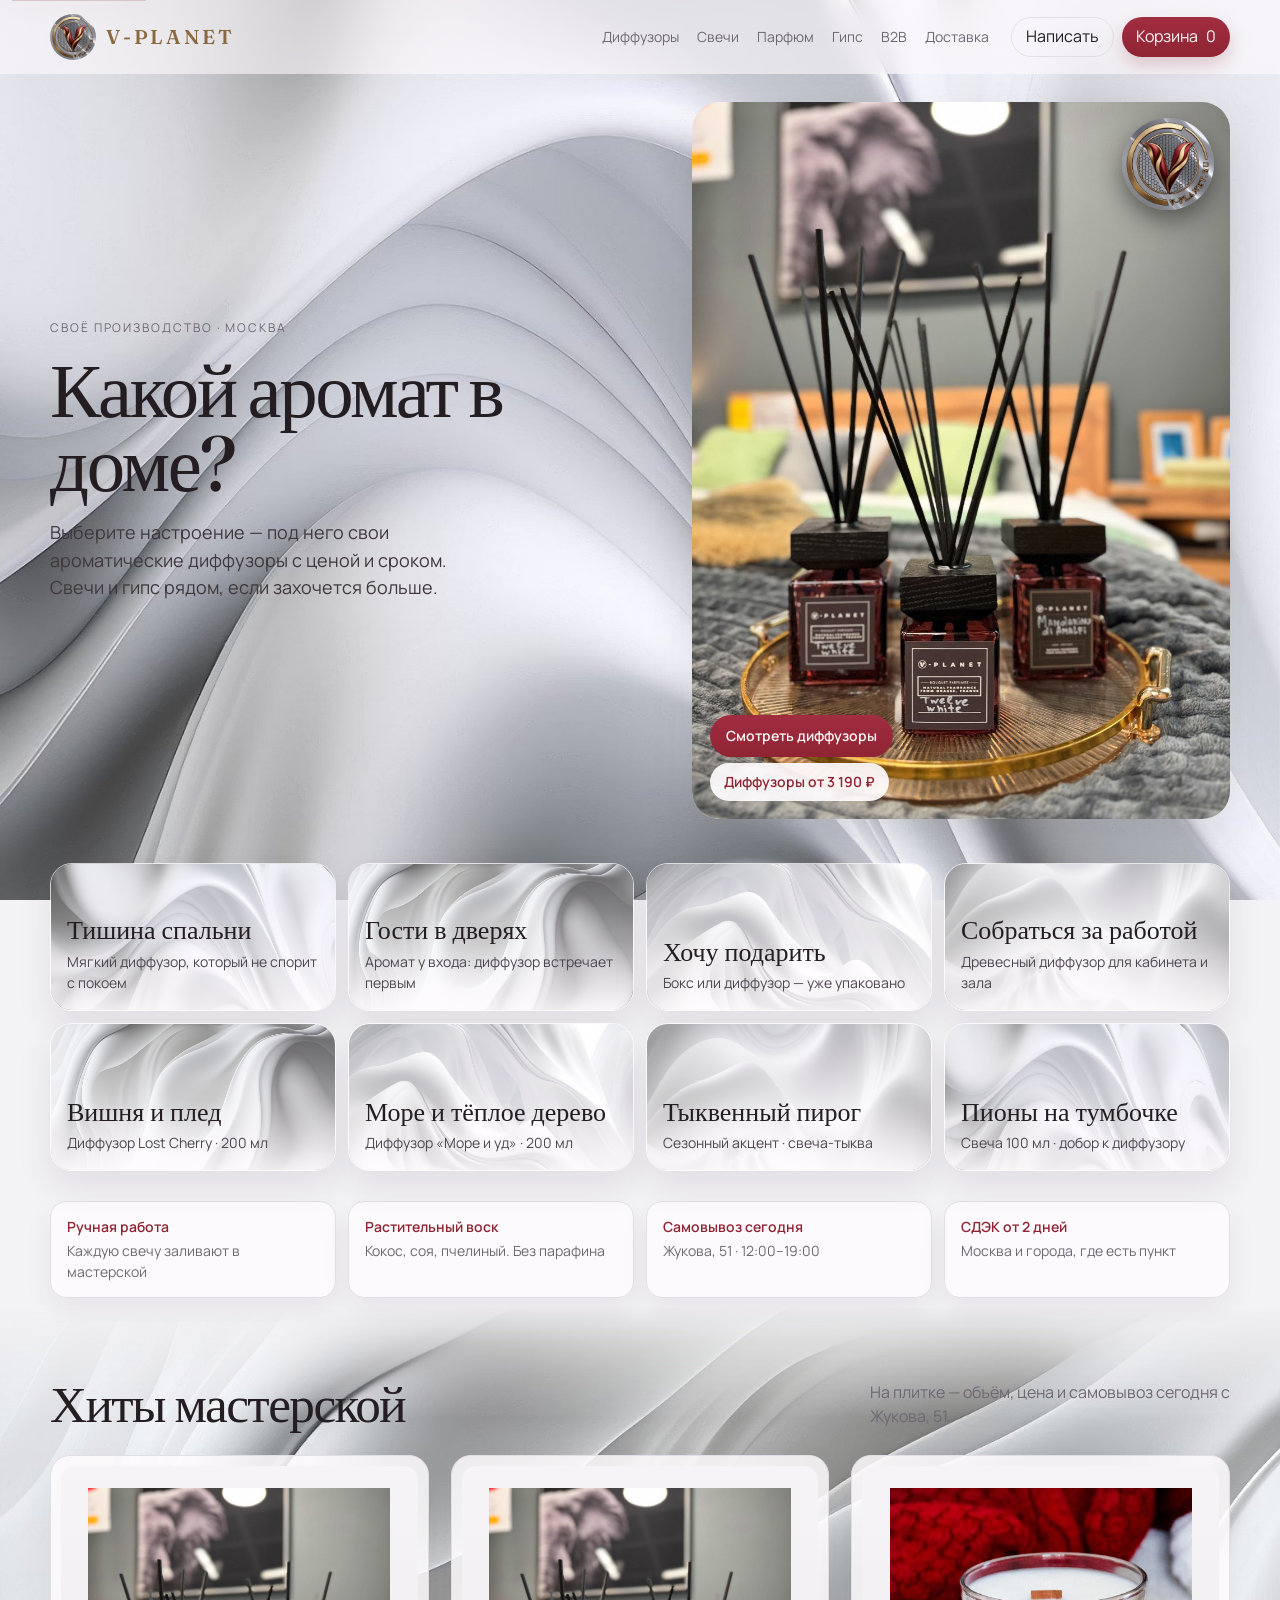
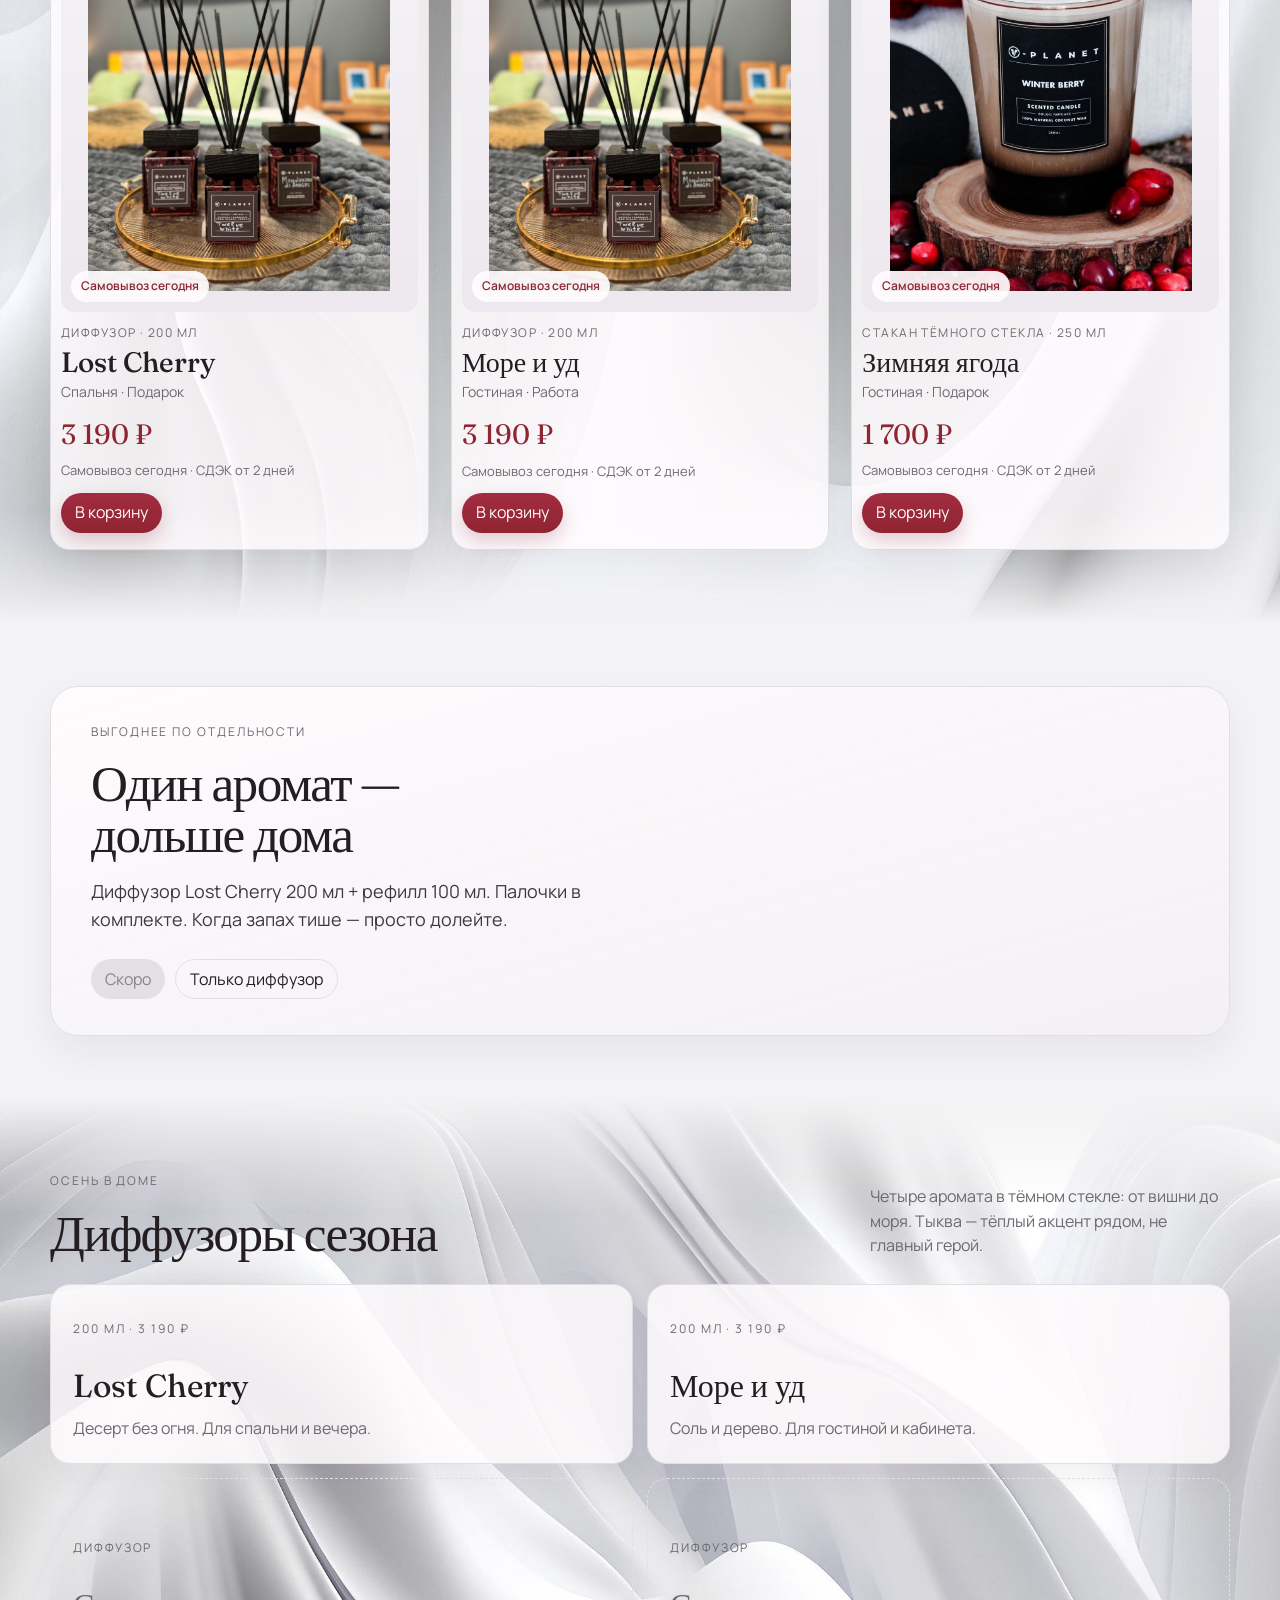
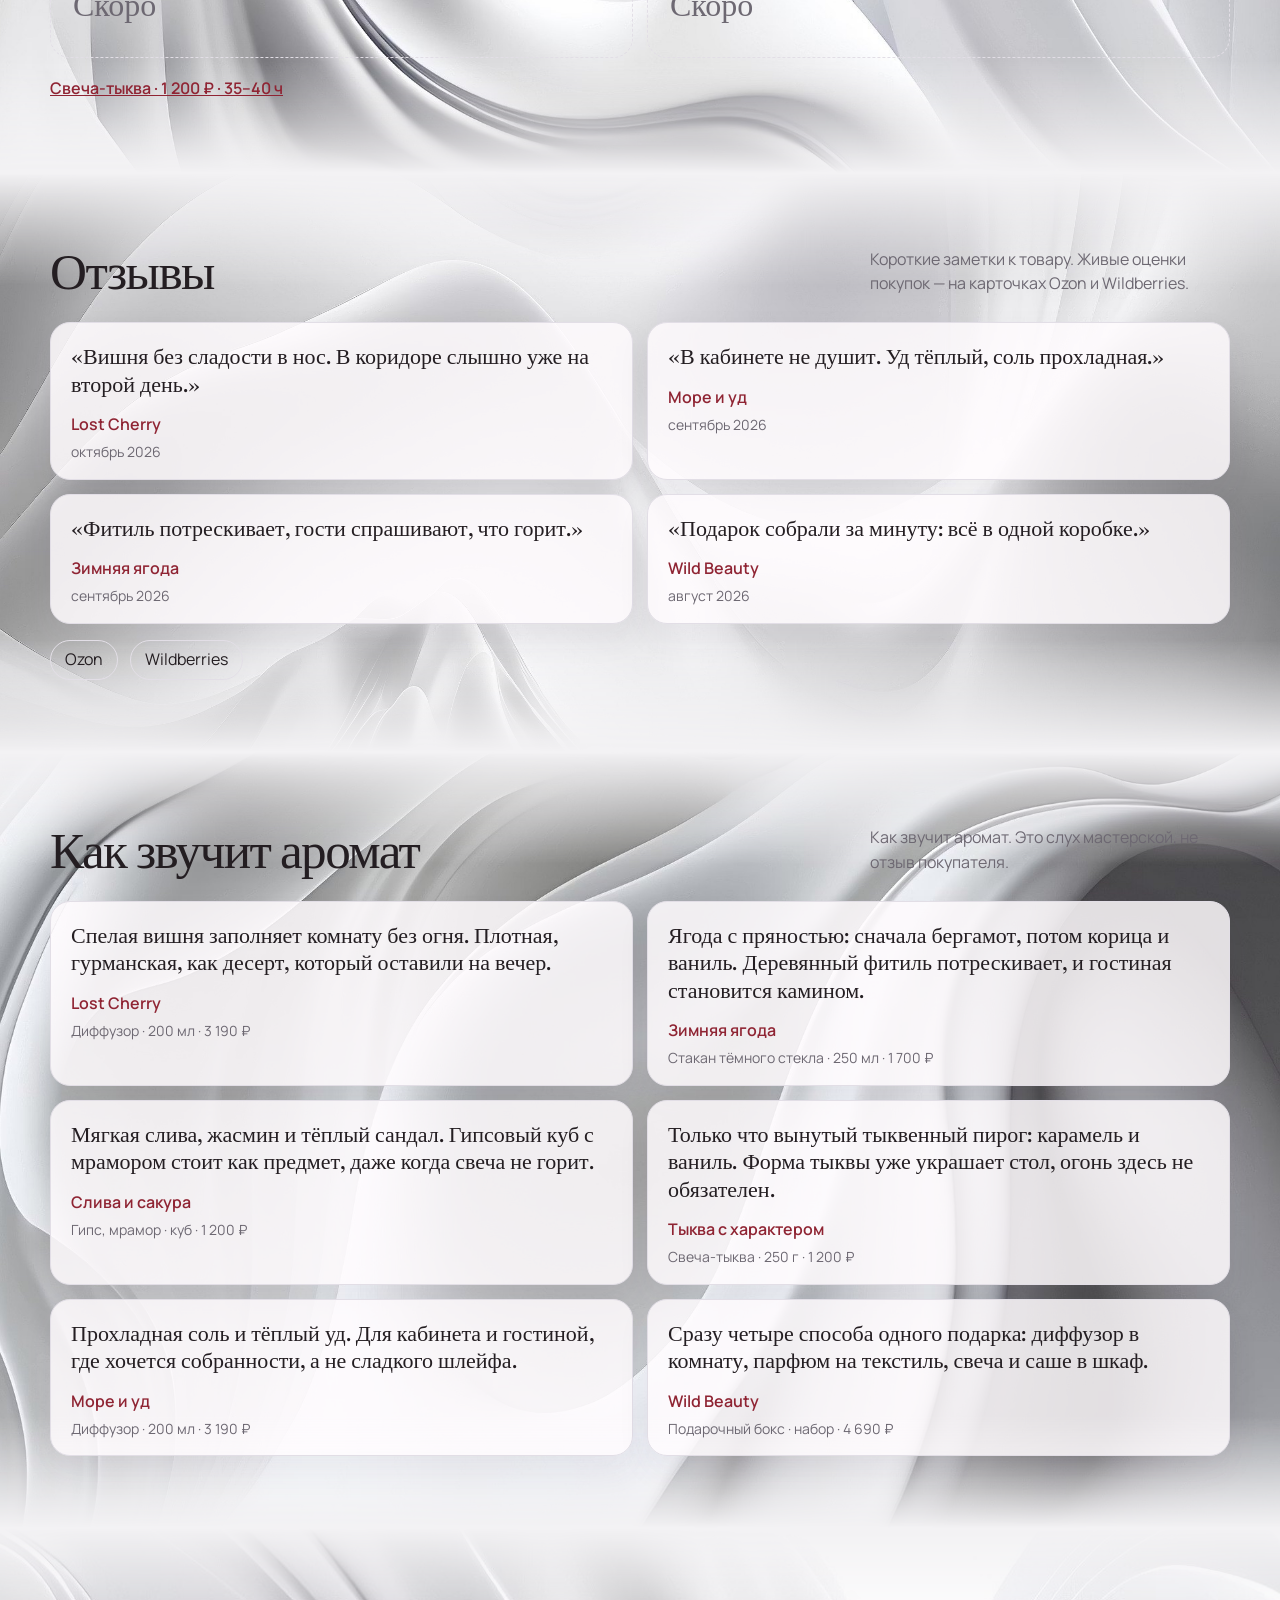
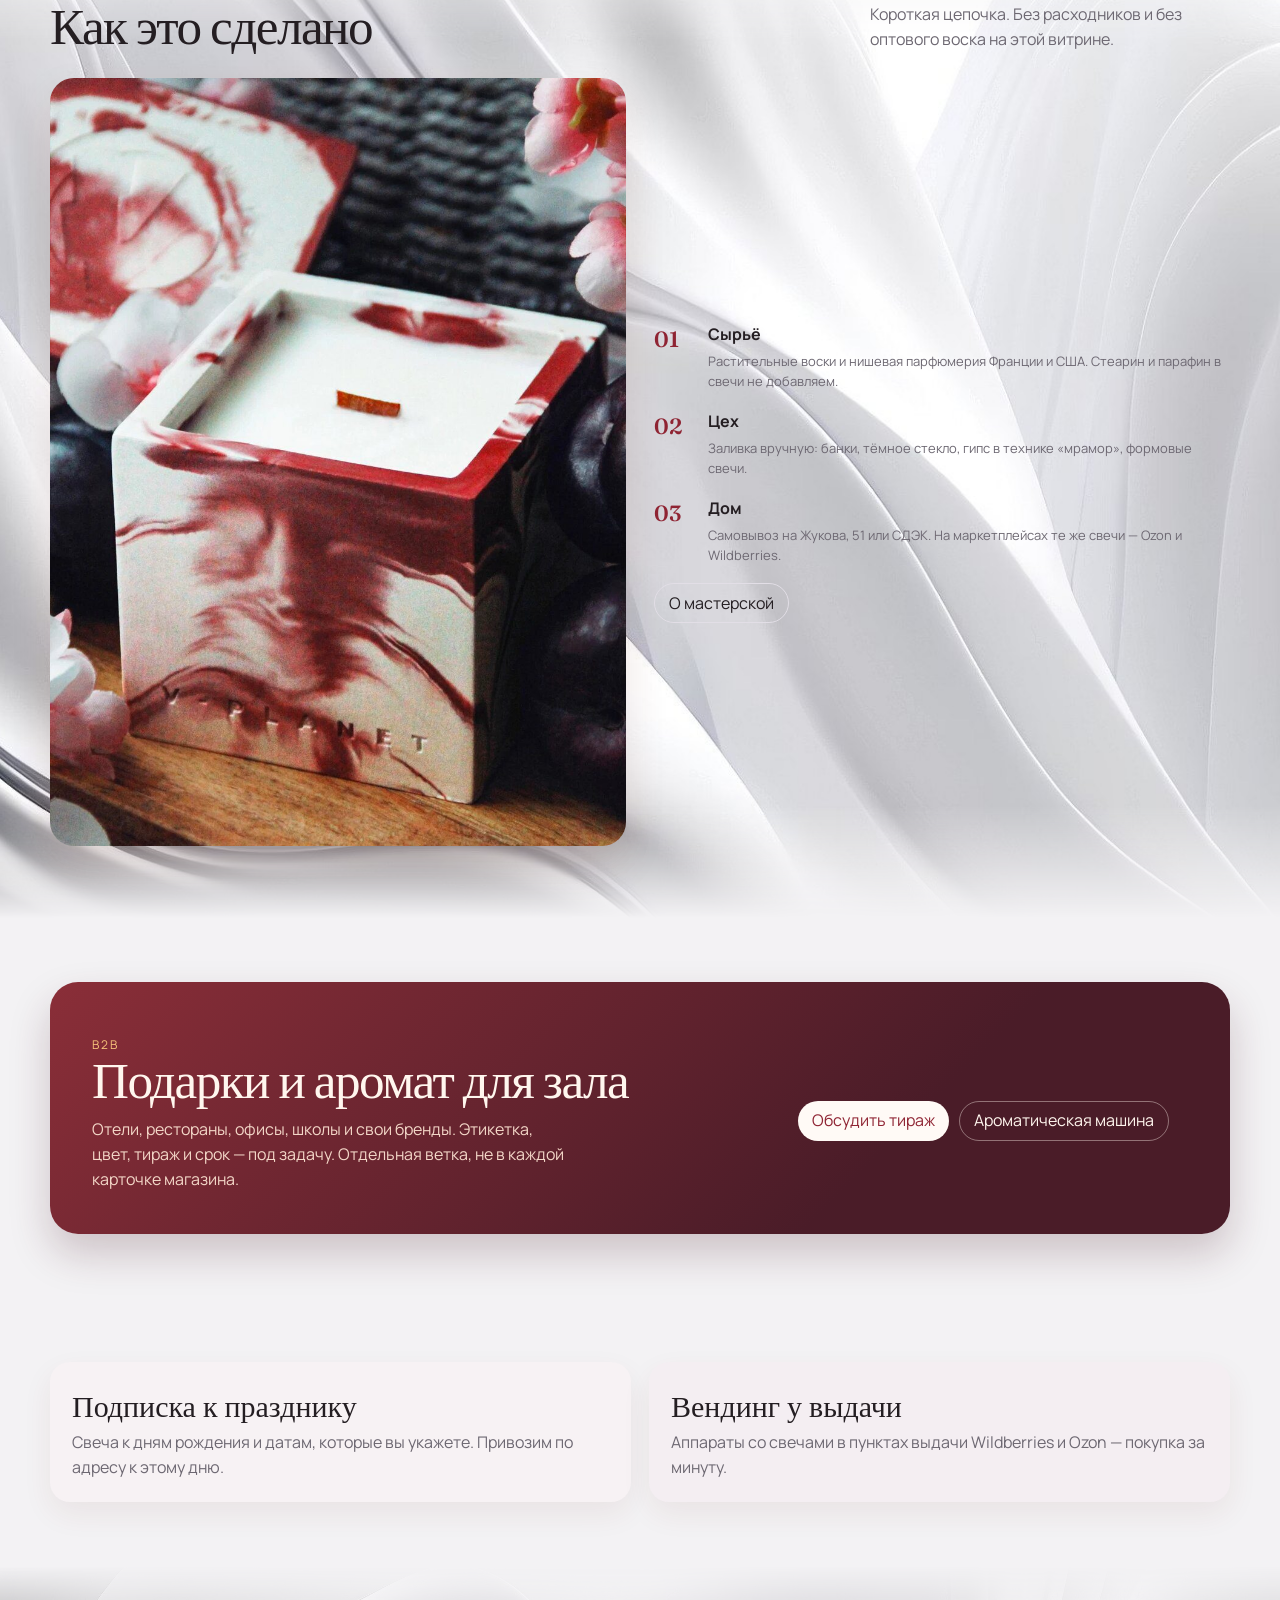
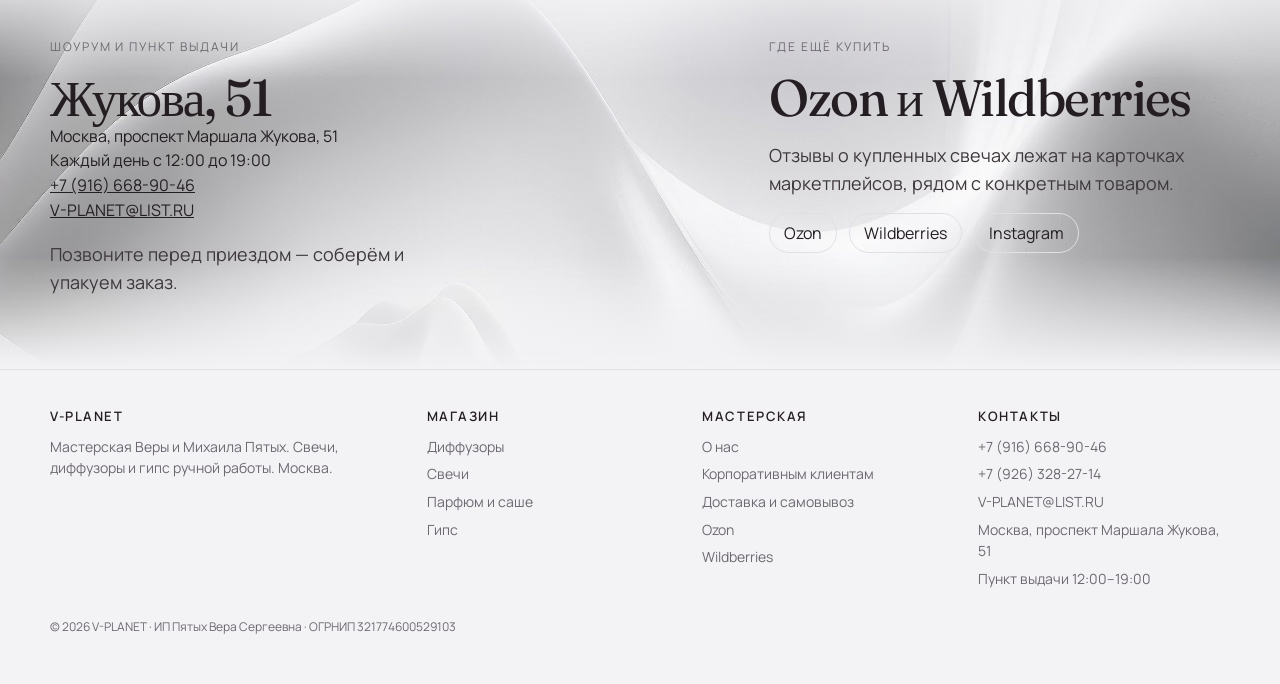
==== commit c9e7ac9d: "Give the mood tiles the same silk as the page cloth. Each tile keeps a quiet tint, and the folds sta" ====
--- a/index.html
+++ b/index.html
@@ -30,14 +30,14 @@
 
     <section class="wrap mood-open">
       <nav class="mood-picks" aria-label="Настроение">
-        <a class="mood-bedroom" href="catalog.html?mood=bedroom"><strong>Тишина спальни</strong><span>Мягкий диффузор, который не спорит с покоем</span></a>
-        <a class="mood-living" href="catalog.html?mood=living"><strong>Гости в дверях</strong><span>Аромат у входа: диффузор встречает первым</span></a>
-        <a class="mood-gift" href="catalog.html?mood=gift"><strong>Хочу подарить</strong><span>Бокс или диффузор — уже упаковано</span></a>
-        <a class="mood-work" href="catalog.html?mood=work"><strong>Собраться за работой</strong><span>Древесный диффузор для кабинета и зала</span></a>
-        <a class="mood-cherry" href="product.html?id=lost-cherry"><strong>Вишня и плед</strong><span>Диффузор Lost Cherry · 200 мл</span></a>
-        <a class="mood-sea" href="product.html?id=sea-oud"><strong>Море и тёплое дерево</strong><span>Диффузор «Море и уд» · 200 мл</span></a>
-        <a class="mood-pie" href="product.html?id=pumpkin"><strong>Тыквенный пирог</strong><span>Сезонный акцент · свеча-тыква</span></a>
-        <a class="mood-peony" href="product.html?id=peony-100"><strong>Пионы на тумбочке</strong><span>Свеча 100 мл · добор к диффузору</span></a>
+        <a class="mood-bedroom" href="catalog.html?mood=bedroom"><img class="mood-silk" src="images/bg-main.jpg" alt="" style="object-position:18% 42%"><strong>Тишина спальни</strong><span>Мягкий диффузор, который не спорит с покоем</span></a>
+        <a class="mood-living" href="catalog.html?mood=living"><img class="mood-silk" src="images/bg-scroll-1.jpg" alt="" style="object-position:72% 28%"><strong>Гости в дверях</strong><span>Аромат у входа: диффузор встречает первым</span></a>
+        <a class="mood-gift" href="catalog.html?mood=gift"><img class="mood-silk" src="images/bg-scroll-2.jpg" alt="" style="object-position:38% 62%"><strong>Хочу подарить</strong><span>Бокс или диффузор — уже упаковано</span></a>
+        <a class="mood-work" href="catalog.html?mood=work"><img class="mood-silk" src="images/bg-scroll-3.jpg" alt="" style="object-position:30% 74%"><strong>Собраться за работой</strong><span>Древесный диффузор для кабинета и зала</span></a>
+        <a class="mood-cherry" href="product.html?id=lost-cherry"><img class="mood-silk" src="images/bg-scroll-1.jpg" alt="" style="object-position:12% 78%"><strong>Вишня и плед</strong><span>Диффузор Lost Cherry · 200 мл</span></a>
+        <a class="mood-sea" href="product.html?id=sea-oud"><img class="mood-silk" src="images/bg-scroll-2.jpg" alt="" style="object-position:82% 18%"><strong>Море и тёплое дерево</strong><span>Диффузор «Море и уд» · 200 мл</span></a>
+        <a class="mood-pie" href="product.html?id=pumpkin"><img class="mood-silk" src="images/bg-scroll-3.jpg" alt="" style="object-position:64% 36%"><strong>Тыквенный пирог</strong><span>Сезонный акцент · свеча-тыква</span></a>
+        <a class="mood-peony" href="product.html?id=peony-100"><img class="mood-silk" src="images/bg-main.jpg" alt="" style="object-position:76% 58%"><strong>Пионы на тумбочке</strong><span>Свеча 100 мл · добор к диффузору</span></a>
       </nav>
     </section>
 
--- a/css/style.css
+++ b/css/style.css
@@ -228,17 +228,39 @@
   gap: 12px;
 }
 .mood-picks a {
+  position: relative;
+  overflow: hidden;
   text-decoration: none;
-  border-radius: 20px;
+  border-radius: 22px;
   padding: 16px;
   display: flex;
   flex-direction: column;
   justify-content: flex-end;
-  min-height: 132px;
+  min-height: 148px;
+  border: 1px solid rgba(255, 255, 255, 0.72);
+  box-shadow: 0 16px 34px rgba(70, 60, 84, 0.1);
+  transition: transform 0.2s ease;
+}
+.mood-picks a:hover { transform: translateY(-3px); }
+.mood-silk {
+  position: absolute;
+  inset: 0;
+  width: 100%;
+  height: 100%;
+  object-fit: cover;
+  pointer-events: none;
+}
+.mood-picks a::after {
+  content: "";
+  position: absolute;
+  inset: 0;
+  background: linear-gradient(to top, rgba(255, 252, 254, 0.9) 0%, rgba(255, 252, 254, 0.42) 48%, rgba(255, 252, 254, 0.12) 100%);
+  pointer-events: none;
 }
 .mood-picks a { color: var(--ink); }
+.mood-picks strong, .mood-picks span { position: relative; z-index: 1; }
 .mood-picks strong { font-family: var(--serif); font-size: 26px; font-weight: 520; line-height: 1.05; }
-.mood-picks span { color: #5c4c52; font-size: 14px; margin-top: 6px; }
+.mood-picks span { color: #4e4650; font-size: 14px; margin-top: 6px; }
 .mood-photo {
   grid-row: span 2;
   padding: 0;
@@ -258,10 +280,10 @@
   padding: 8px 12px;
   font-weight: 600;
 }
-.mood-cherry { background: #f0c4ce; }
-.mood-sea { background: #d5e4de; }
-.mood-pie { background: #f3d3ae; }
-.mood-peony { background: #f3d0de; }
+.mood-cherry::after { background: linear-gradient(to top, rgba(255, 244, 246, 0.92), rgba(236, 196, 206, 0.22)); }
+.mood-sea::after { background: linear-gradient(to top, rgba(246, 250, 248, 0.92), rgba(198, 220, 214, 0.22)); }
+.mood-pie::after { background: linear-gradient(to top, rgba(255, 248, 240, 0.92), rgba(236, 206, 168, 0.22)); }
+.mood-peony::after { background: linear-gradient(to top, rgba(255, 244, 248, 0.92), rgba(232, 190, 206, 0.22)); }
 .impressions {
   display: grid;
   grid-template-columns: 1fr 1fr;
@@ -295,10 +317,10 @@
   transition: transform 0.2s ease;
 }
 .moods a:hover { transform: translateY(-3px); }
-.mood-bedroom { background: #f3d5d8; }
-.mood-living { background: #f3e6c8; }
-.mood-gift { background: #f3d0c0; }
-.mood-work { background: #e7e0d8; }
+.mood-bedroom::after { background: linear-gradient(to top, rgba(255, 248, 249, 0.92), rgba(228, 206, 212, 0.18)); }
+.mood-living::after { background: linear-gradient(to top, rgba(255, 250, 242, 0.92), rgba(226, 210, 176, 0.2)); }
+.mood-gift::after { background: linear-gradient(to top, rgba(255, 246, 242, 0.92), rgba(228, 196, 184, 0.22)); }
+.mood-work::after { background: linear-gradient(to top, rgba(248, 246, 244, 0.92), rgba(214, 206, 198, 0.22)); }
 .moods a { color: var(--ink); }
 .moods strong {
   display: block;
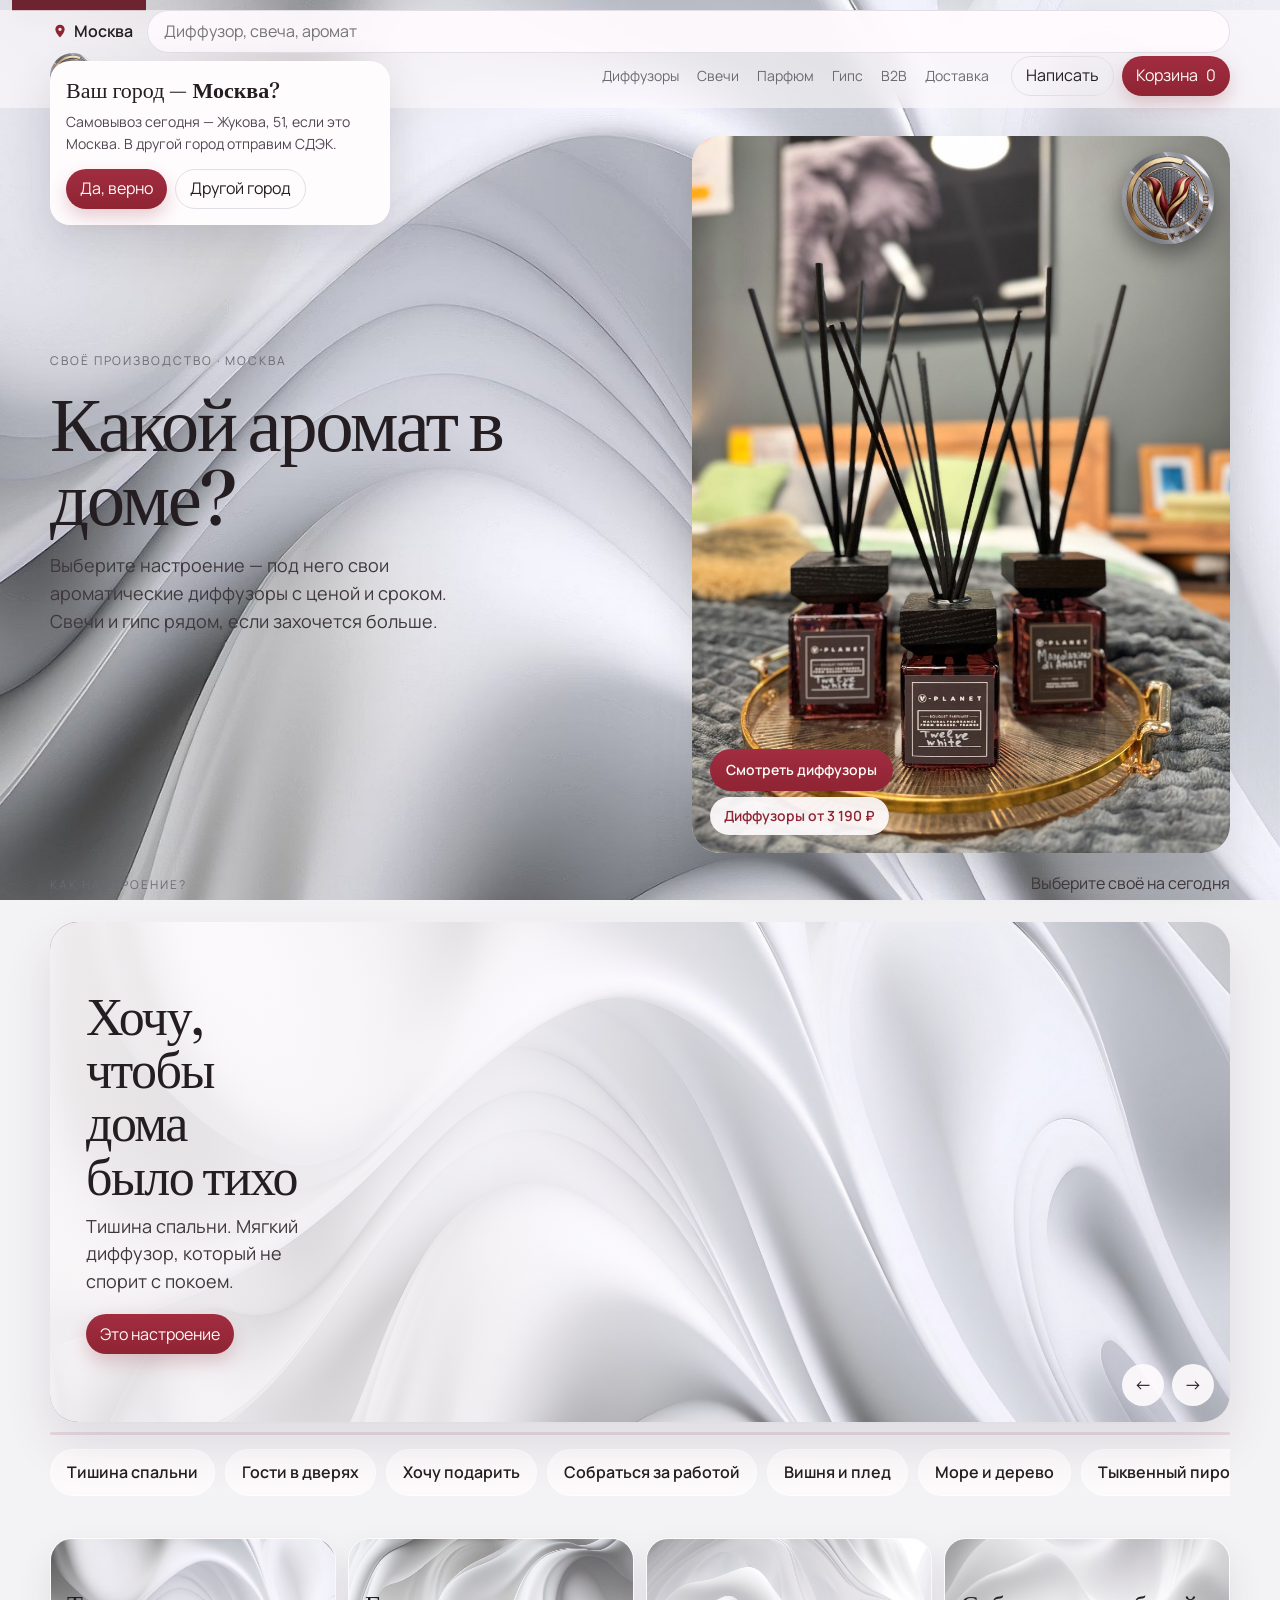
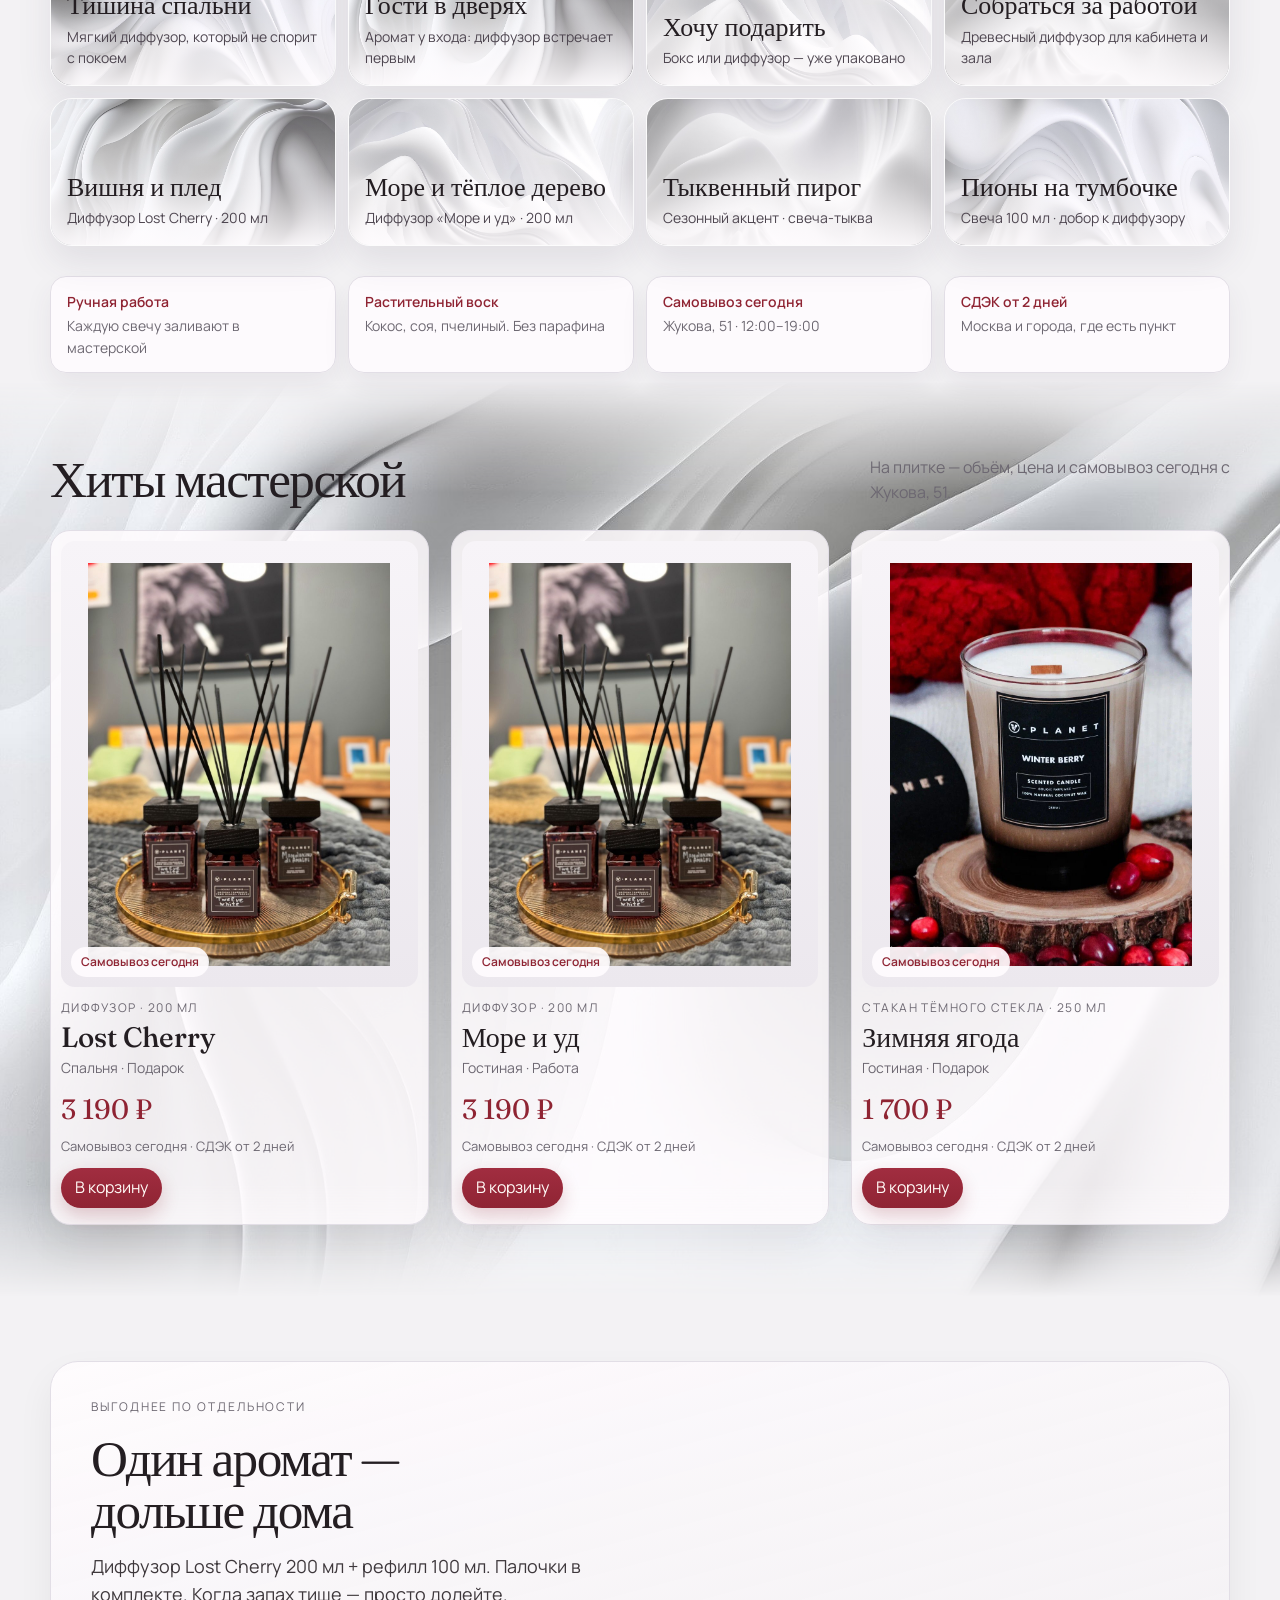
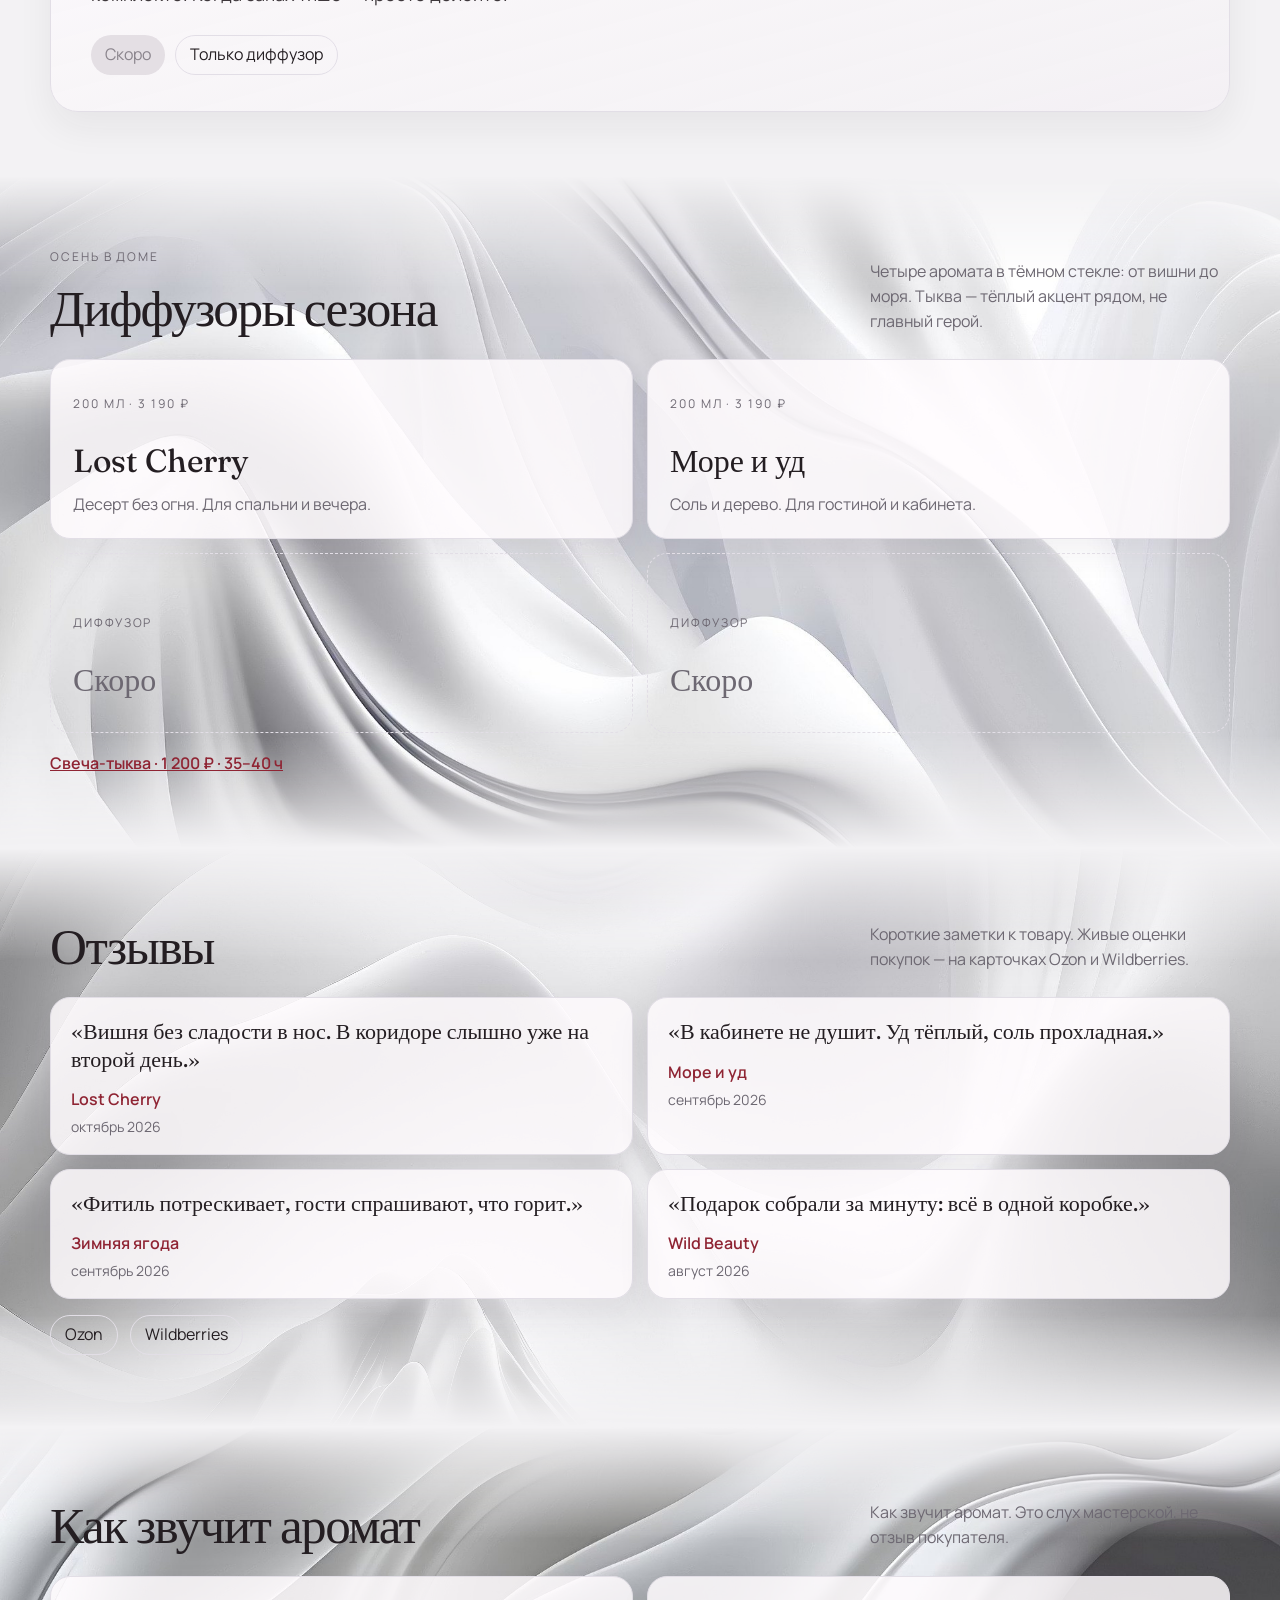
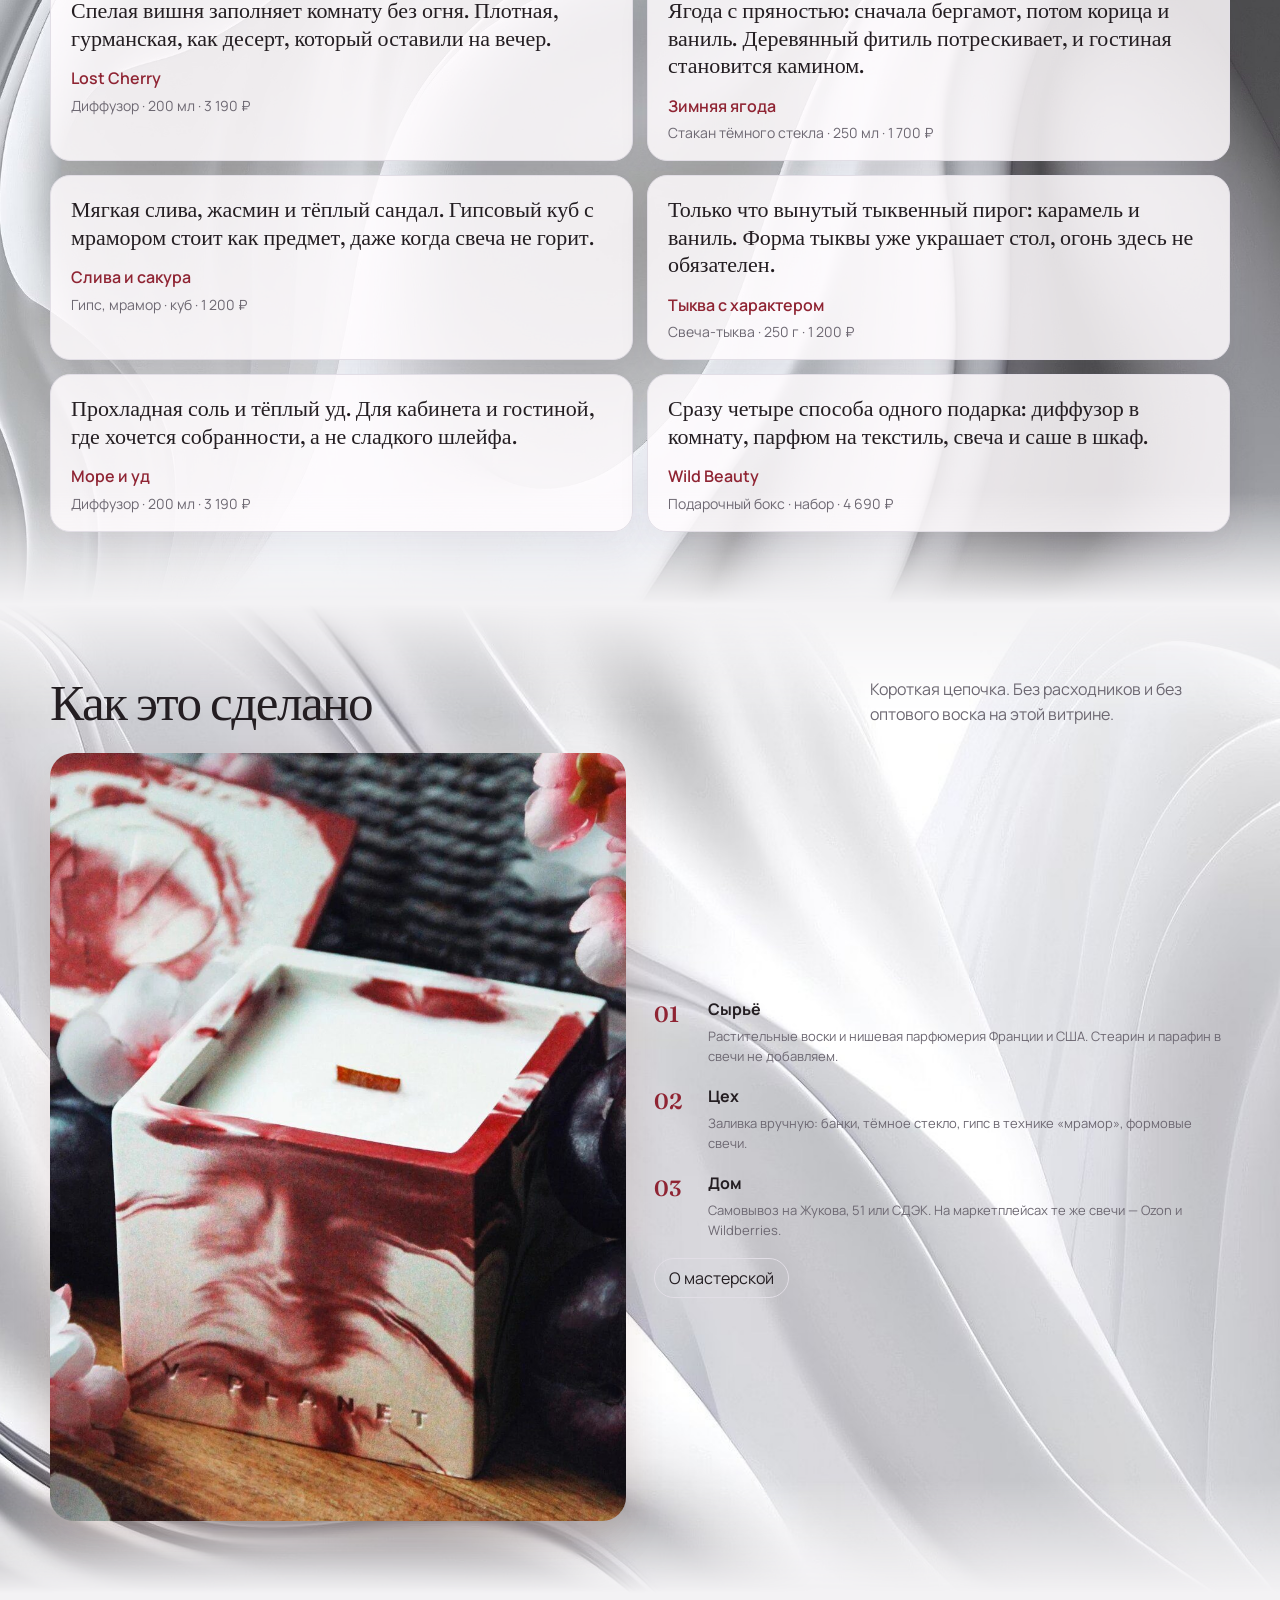
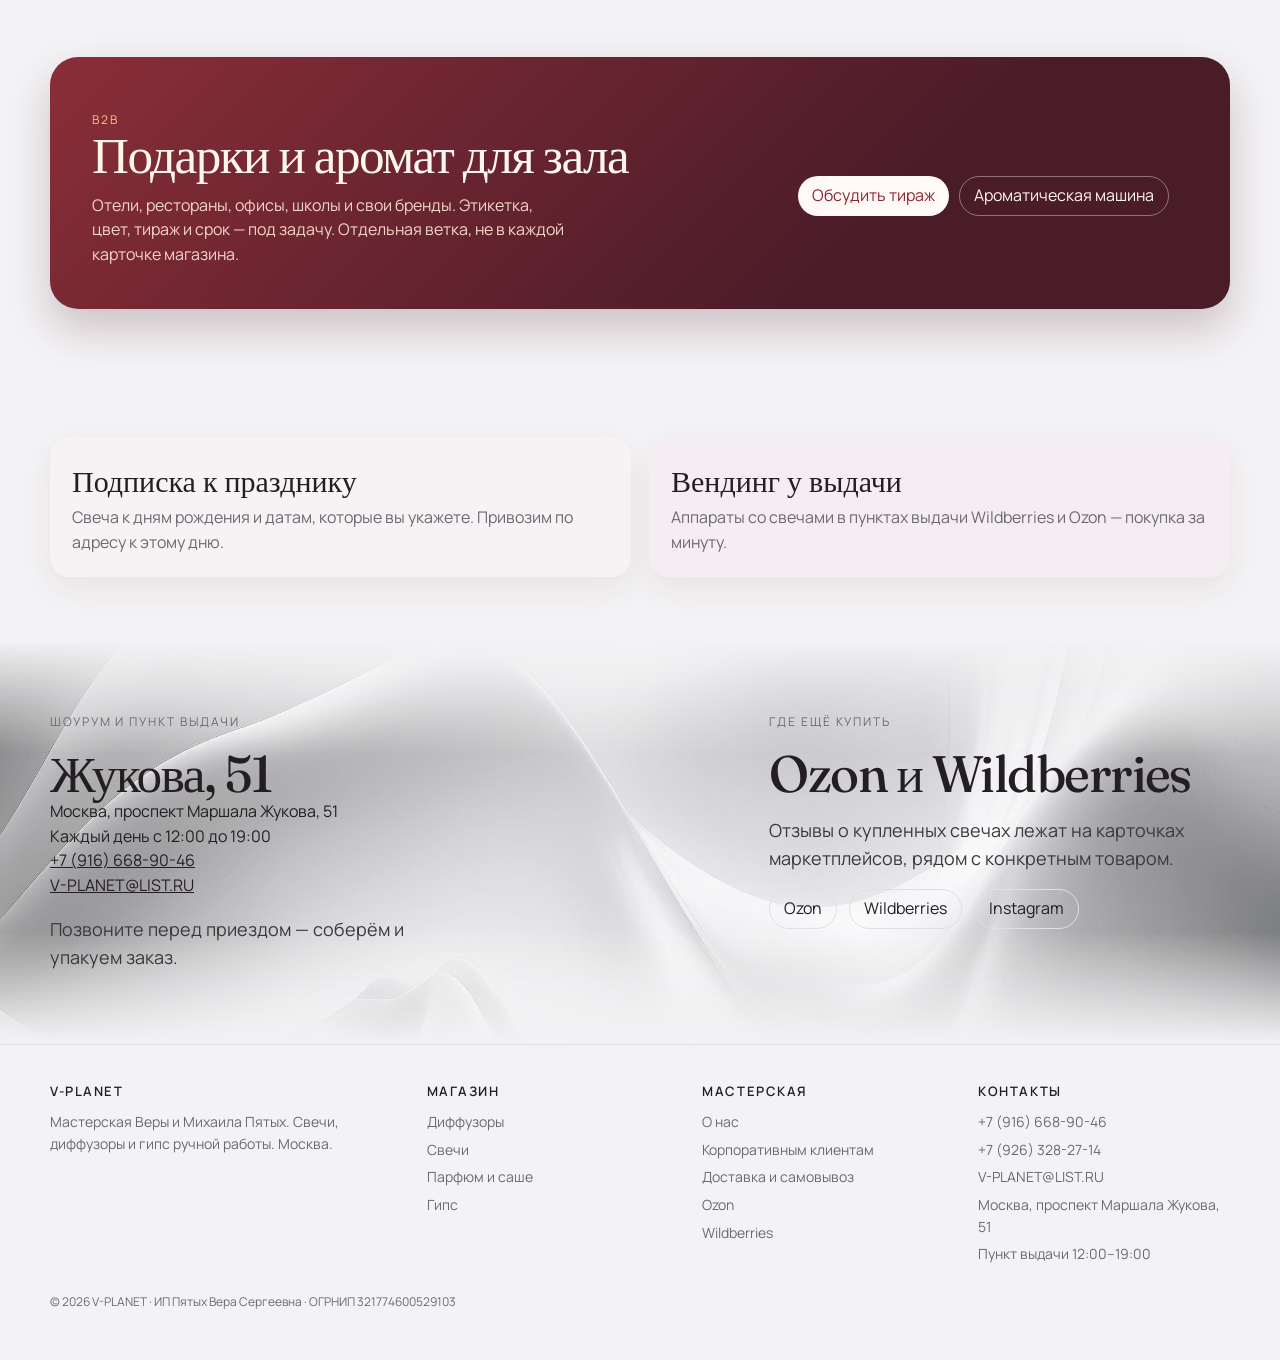
==== commit 92a61485: "Add a mood banner, search, and a city check. The homepage opens themes the way a mood library does: " ====
--- a/index.html
+++ b/index.html
@@ -28,6 +28,104 @@
       </a>
     </section>
 
+    <section class="vibe" aria-label="Настроение на сегодня">
+      <div class="vibe-head">
+        <p class="kicker">Как настроение?</p>
+        <p>Выберите своё на сегодня</p>
+      </div>
+      <div class="vibe-stage" data-vibe>
+        <article class="vibe-slide is-on" data-vibe-slide aria-hidden="false">
+          <img class="vibe-bg" src="images/bg-main.jpg" alt="" style="object-position:20% 40%">
+          <div class="vibe-copy">
+            <h2>Хочу, чтобы дома было тихо</h2>
+            <p class="lead">Тишина спальни. Мягкий диффузор, который не спорит с покоем.</p>
+            <a class="solid" href="catalog.html?mood=bedroom">Это настроение</a>
+          </div>
+        </article>
+        <article class="vibe-slide" data-vibe-slide aria-hidden="true">
+          <img class="vibe-bg" src="images/bg-scroll-1.jpg" alt="" style="object-position:70% 30%">
+          <div class="vibe-copy">
+            <h2>Сейчас откроют дверь</h2>
+            <p class="lead">Гости в дверях. Аромат встречает первым.</p>
+            <a class="solid" href="catalog.html?mood=living">Это настроение</a>
+          </div>
+        </article>
+        <article class="vibe-slide" data-vibe-slide aria-hidden="true">
+          <img class="vibe-bg" src="images/bg-scroll-2.jpg" alt="" style="object-position:40% 60%">
+          <div class="vibe-copy">
+            <h2>Нужен подарок уже сегодня</h2>
+            <p class="lead">Бокс или диффузор — уже можно нести.</p>
+            <a class="solid" href="catalog.html?mood=gift">Это настроение</a>
+          </div>
+        </article>
+        <article class="vibe-slide" data-vibe-slide aria-hidden="true">
+          <img class="vibe-bg" src="images/bg-scroll-3.jpg" alt="" style="object-position:30% 70%">
+          <div class="vibe-copy">
+            <h2>Собраться и не спешить</h2>
+            <p class="lead">Древесный диффузор для кабинета и зала.</p>
+            <a class="solid" href="catalog.html?mood=work">Это настроение</a>
+          </div>
+        </article>
+        <article class="vibe-slide" data-vibe-slide aria-hidden="true">
+          <img class="vibe-bg" src="images/bg-scroll-1.jpg" alt="" style="object-position:12% 80%">
+          <div class="vibe-copy">
+            <h2>Вишня, плед и никуда</h2>
+            <p class="lead">Диффузор Lost Cherry · 200 мл · 3 190 ₽</p>
+            <a class="solid" href="product.html?id=lost-cherry">Это настроение</a>
+          </div>
+        </article>
+        <article class="vibe-slide" data-vibe-slide aria-hidden="true">
+          <img class="vibe-bg" src="images/bg-scroll-2.jpg" alt="" style="object-position:82% 20%">
+          <div class="vibe-copy">
+            <h2>Море и тёплое дерево</h2>
+            <p class="lead">Диффузор «Море и уд» · 200 мл · 3 190 ₽</p>
+            <a class="solid" href="product.html?id=sea-oud">Это настроение</a>
+          </div>
+        </article>
+        <article class="vibe-slide" data-vibe-slide aria-hidden="true">
+          <img class="vibe-bg" src="images/bg-scroll-3.jpg" alt="" style="object-position:64% 36%">
+          <div class="vibe-copy">
+            <h2>Тыква пахнет осенью</h2>
+            <p class="lead">Сезонный акцент. Свеча-тыква · 1 200 ₽</p>
+            <a class="solid" href="product.html?id=pumpkin">Это настроение</a>
+          </div>
+        </article>
+        <article class="vibe-slide" data-vibe-slide aria-hidden="true">
+          <img class="vibe-bg" src="images/bg-main.jpg" alt="" style="object-position:76% 58%">
+          <div class="vibe-copy">
+            <h2>Пионы на тумбочке</h2>
+            <p class="lead">Свеча 100 мл — добор к диффузору.</p>
+            <a class="solid" href="product.html?id=peony-100">Это настроение</a>
+          </div>
+        </article>
+        <div class="vibe-nav">
+          <button type="button" data-vibe-prev aria-label="Предыдущее настроение">←</button>
+          <button type="button" data-vibe-next aria-label="Следующее настроение">→</button>
+        </div>
+      </div>
+      <div class="vibe-progress" aria-hidden="true"><span data-vibe-bar></span></div>
+      <div class="vibe-rail">
+        <div class="vibe-track">
+          <a href="catalog.html?mood=bedroom">Тишина спальни</a>
+          <a href="catalog.html?mood=living">Гости в дверях</a>
+          <a href="catalog.html?mood=gift">Хочу подарить</a>
+          <a href="catalog.html?mood=work">Собраться за работой</a>
+          <a href="product.html?id=lost-cherry">Вишня и плед</a>
+          <a href="product.html?id=sea-oud">Море и дерево</a>
+          <a href="product.html?id=pumpkin">Тыквенный пирог</a>
+          <a href="product.html?id=peony-100">Пионы на тумбочке</a>
+          <a href="catalog.html?mood=bedroom" aria-hidden="true">Тишина спальни</a>
+          <a href="catalog.html?mood=living" aria-hidden="true">Гости в дверях</a>
+          <a href="catalog.html?mood=gift" aria-hidden="true">Хочу подарить</a>
+          <a href="catalog.html?mood=work" aria-hidden="true">Собраться за работой</a>
+          <a href="product.html?id=lost-cherry" aria-hidden="true">Вишня и плед</a>
+          <a href="product.html?id=sea-oud" aria-hidden="true">Море и дерево</a>
+          <a href="product.html?id=pumpkin" aria-hidden="true">Тыквенный пирог</a>
+          <a href="product.html?id=peony-100" aria-hidden="true">Пионы на тумбочке</a>
+        </div>
+      </div>
+    </section>
+
     <section class="wrap mood-open">
       <nav class="mood-picks" aria-label="Настроение">
         <a class="mood-bedroom" href="catalog.html?mood=bedroom"><img class="mood-silk" src="images/bg-main.jpg" alt="" style="object-position:18% 42%"><strong>Тишина спальни</strong><span>Мягкий диффузор, который не спорит с покоем</span></a>
--- a/css/style.css
+++ b/css/style.css
@@ -70,9 +70,9 @@
   position: sticky;
   top: 0;
   z-index: 30;
-  height: var(--header);
-  display: flex;
-  align-items: center;
+  height: auto;
+  display: block;
+  padding-bottom: 8px;
   background: rgba(255, 252, 254, 0.58);
   backdrop-filter: blur(12px);
   border-bottom: 1px solid transparent;
@@ -144,6 +144,164 @@
   filter: none;
 }
 .menu-btn { display: none; }
+
+.topbar {
+  position: relative;
+  display: flex;
+  align-items: center;
+  gap: 12px;
+  width: min(var(--max), calc(100% - var(--space) * 2));
+  margin: 10px auto 0;
+}
+.city-btn {
+  display: inline-flex;
+  align-items: center;
+  gap: 6px;
+  max-width: 46%;
+  border: 0;
+  background: transparent;
+  color: var(--ink);
+  font: inherit;
+  font-weight: 600;
+  padding: 8px 2px;
+  cursor: pointer;
+}
+.city-btn span {
+  overflow: hidden;
+  text-overflow: ellipsis;
+  white-space: nowrap;
+}
+.pin { width: 16px; height: 16px; flex: 0 0 auto; color: var(--wine); }
+.top-search { flex: 1; min-width: 0; }
+.top-search input {
+  width: 100%;
+  min-height: 42px;
+  border: 1px solid var(--line);
+  background: rgba(255, 252, 254, 0.84);
+  border-radius: 999px;
+  padding: 8px 16px;
+}
+.sr {
+  position: absolute;
+  width: 1px;
+  height: 1px;
+  padding: 0;
+  margin: -1px;
+  overflow: hidden;
+  clip: rect(0, 0, 0, 0);
+  border: 0;
+}
+.city-pop {
+  position: absolute;
+  top: calc(100% + 8px);
+  left: 0;
+  z-index: 5;
+  width: min(340px, calc(100vw - 28px));
+  padding: 16px;
+  border-radius: 20px;
+  background: #fffcfe;
+  box-shadow: 0 18px 44px rgba(70, 60, 84, 0.16);
+}
+.city-ask { font-family: var(--serif); font-size: 22px; line-height: 1.2; }
+.city-note { margin-top: 8px; color: #4e4650; font-size: 14px; }
+.city-actions { display: flex; flex-wrap: wrap; gap: 8px; margin-top: 14px; }
+.city-list input {
+  width: 100%;
+  min-height: 40px;
+  border: 1px solid var(--line);
+  border-radius: 999px;
+  padding: 8px 14px;
+  background: #fff;
+}
+.city-options { display: grid; max-height: 240px; overflow: auto; margin-top: 8px; }
+.city-options button {
+  text-align: left;
+  background: transparent;
+  border: 0;
+  border-bottom: 1px solid var(--line);
+  padding: 9px 2px;
+  cursor: pointer;
+  font: inherit;
+}
+.city-options button:hover { color: var(--wine); }
+.city-empty { color: var(--muted); padding: 10px 2px; }
+
+.vibe { width: min(var(--max), calc(100% - var(--space) * 2)); margin: 10px auto 6px; }
+.vibe-head { display: flex; justify-content: space-between; gap: 12px 16px; align-items: baseline; flex-wrap: wrap; margin-bottom: 12px; }
+.vibe-head p:last-child { color: #3e383c; }
+.vibe-stage {
+  position: relative;
+  min-height: 500px;
+  border-radius: 28px;
+  overflow: hidden;
+  box-shadow: 0 22px 48px rgba(70, 60, 84, 0.12);
+}
+.vibe-slide {
+  position: absolute;
+  inset: 0;
+  display: flex;
+  align-items: center;
+  opacity: 0;
+  visibility: hidden;
+  transition: opacity 0.7s ease;
+}
+.vibe-slide.is-on { opacity: 1; visibility: visible; z-index: 1; }
+.vibe-bg { position: absolute; inset: 0; width: 100%; height: 100%; object-fit: cover; }
+.vibe-slide::after {
+  content: "";
+  position: absolute;
+  inset: 0;
+  background: linear-gradient(100deg, rgba(255, 252, 254, 0.92) 0%, rgba(255, 252, 254, 0.72) 38%, rgba(255, 252, 254, 0.08) 72%);
+}
+.vibe-copy { position: relative; z-index: 1; padding: 36px; max-width: 18em; }
+.vibe-copy h2 {
+  font-family: var(--serif);
+  font-weight: 460;
+  font-size: clamp(34px, 4.2vw, 52px);
+  line-height: 1.02;
+  letter-spacing: -0.03em;
+}
+.vibe-copy .lead { margin-top: 10px; }
+.vibe-copy .solid { margin-top: 18px; }
+.vibe-nav {
+  position: absolute;
+  right: 16px;
+  bottom: 16px;
+  z-index: 2;
+  display: flex;
+  gap: 8px;
+}
+.vibe-nav button {
+  width: 42px;
+  height: 42px;
+  border-radius: 50%;
+  border: 0;
+  background: rgba(255, 252, 254, 0.9);
+  cursor: pointer;
+  font-size: 18px;
+}
+.vibe-progress { height: 3px; margin-top: 10px; background: rgba(143, 36, 51, 0.12); border-radius: 99px; overflow: hidden; }
+.vibe-progress span { display: block; height: 100%; width: 0; background: var(--wine); }
+.vibe-progress span.is-run { animation: vibe-bar 4.4s linear; }
+@keyframes vibe-bar { to { width: 100%; } }
+.vibe-rail { overflow: hidden; margin-top: 14px; }
+.vibe-track { display: flex; gap: 10px; width: max-content; animation: vibe-run 46s linear infinite; }
+.vibe-rail:hover .vibe-track, .vibe-rail:focus-within .vibe-track { animation-play-state: paused; }
+@keyframes vibe-run { from { transform: translateX(0); } to { transform: translateX(-50%); } }
+.vibe-track a {
+  text-decoration: none;
+  white-space: nowrap;
+  border-radius: 999px;
+  padding: 10px 16px;
+  background: rgba(255, 252, 254, 0.72);
+  border: 1px solid rgba(255, 255, 255, 0.8);
+  font-weight: 600;
+}
+.vibe-track a:hover { color: var(--wine); }
+@media (prefers-reduced-motion: reduce) {
+  .vibe-track { animation: none; flex-wrap: wrap; width: auto; }
+  .vibe-slide, .vibe-progress span { transition: none; animation: none; }
+}
 
 .hero {
   display: grid;
@@ -791,7 +949,10 @@
 
 .mobile-nav {
   position: fixed;
-  inset: var(--header) 0 0 0;
+  top: var(--chrome, 130px);
+  right: 0;
+  bottom: 0;
+  left: 0;
   background: #f4f2f6;
   z-index: 29;
   padding: 18px var(--space);
@@ -816,6 +977,13 @@
 }
 
 @media (max-width: 720px) {
+  .vibe-stage { min-height: 480px; }
+  .vibe-slide { align-items: flex-end; }
+  .vibe-slide::after {
+    background: linear-gradient(to top, rgba(255, 252, 254, 0.94) 0%, rgba(255, 252, 254, 0.62) 46%, rgba(255, 252, 254, 0.12) 100%);
+  }
+  .vibe-copy { padding: 22px; }
+  .vibe-head { align-items: flex-start; flex-direction: column; gap: 4px; }
   [data-write] { display: none; }
   .brand img { width: 40px; height: 40px; }
   .brand span { font-size: 16px; letter-spacing: 0.08em; }
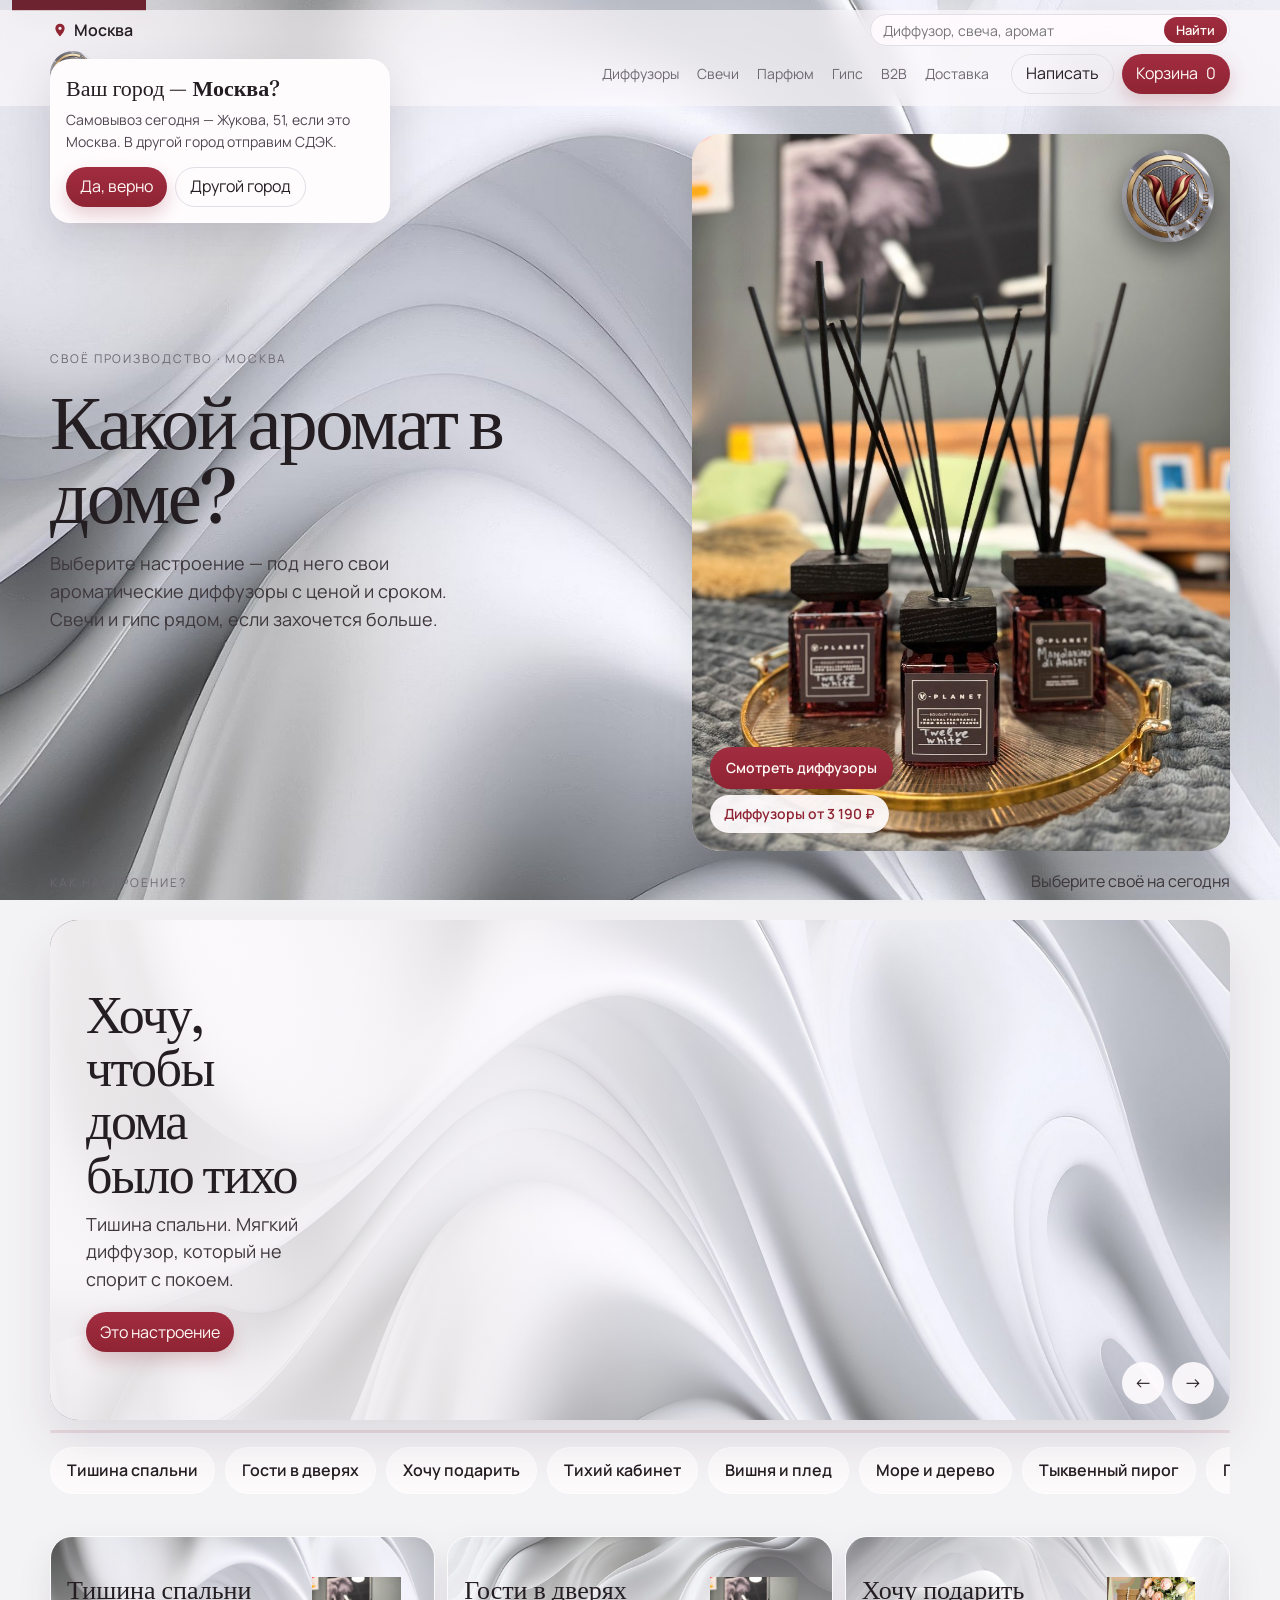
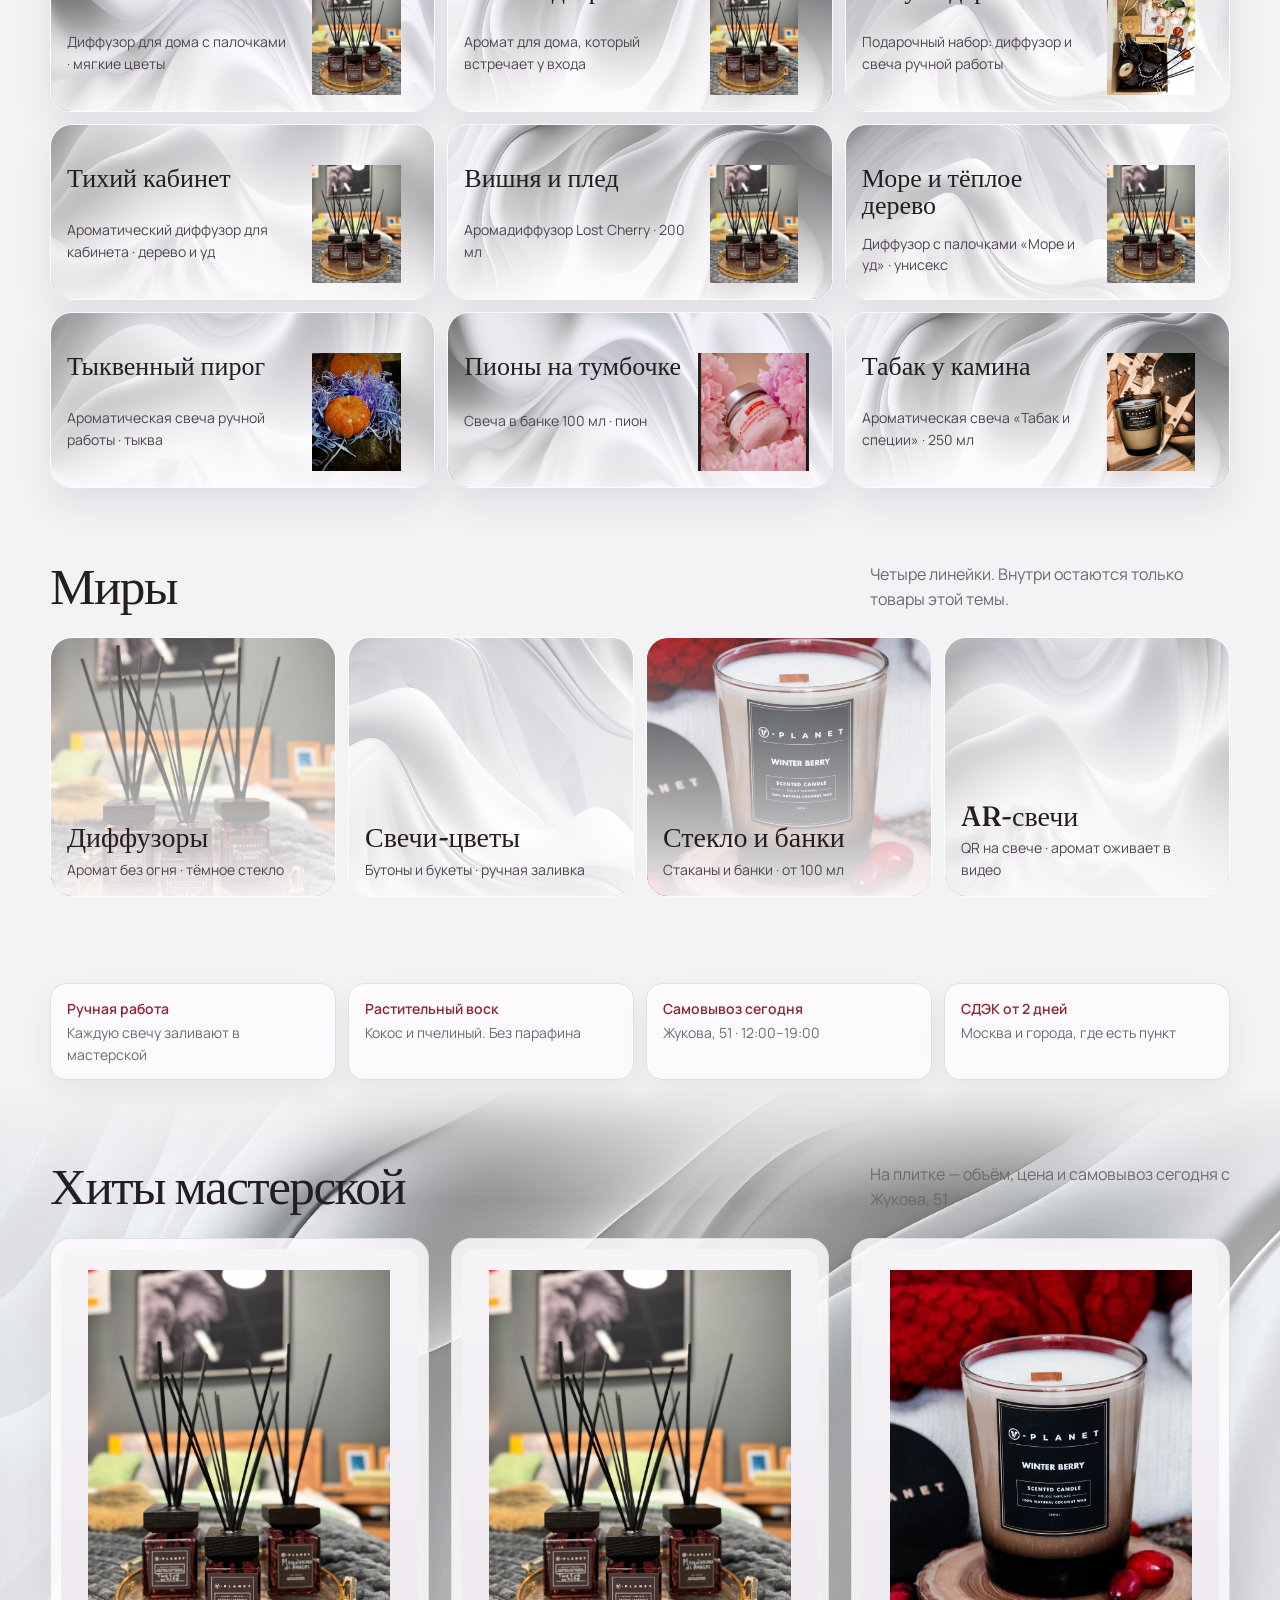
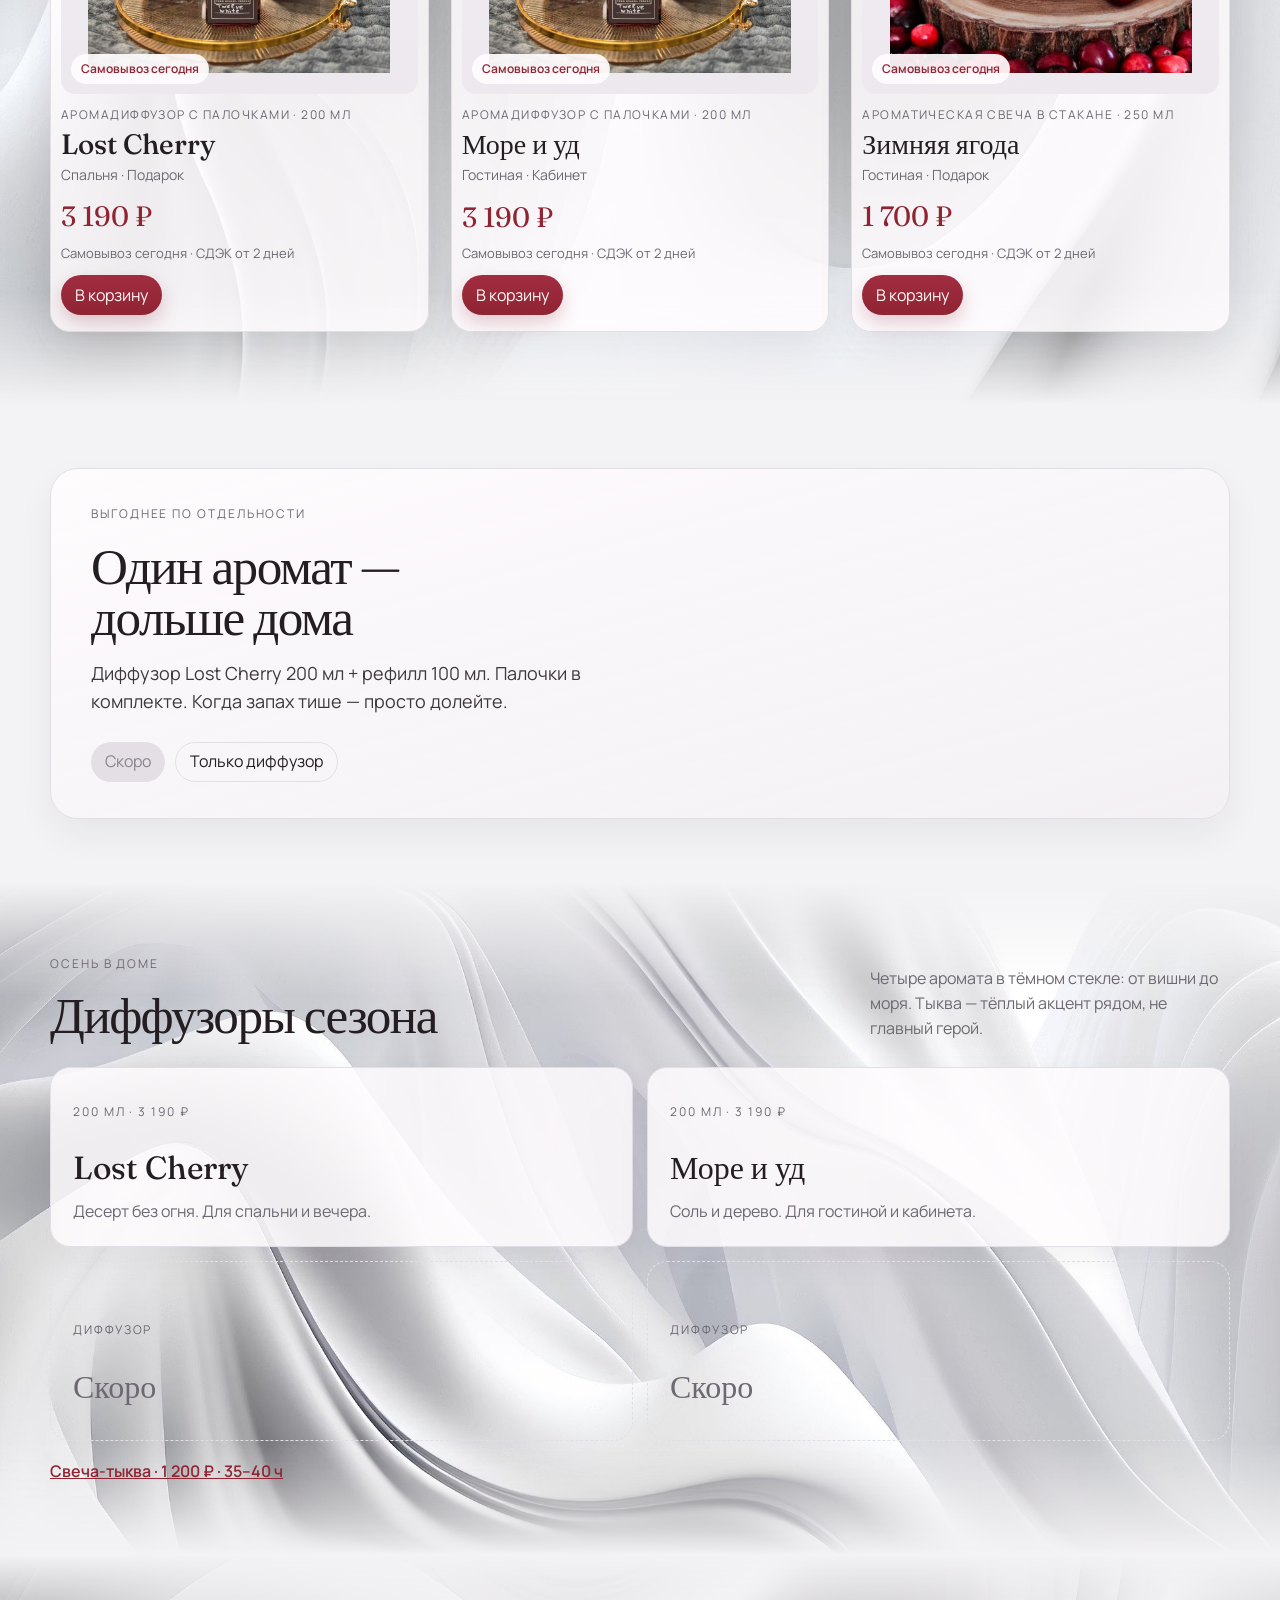
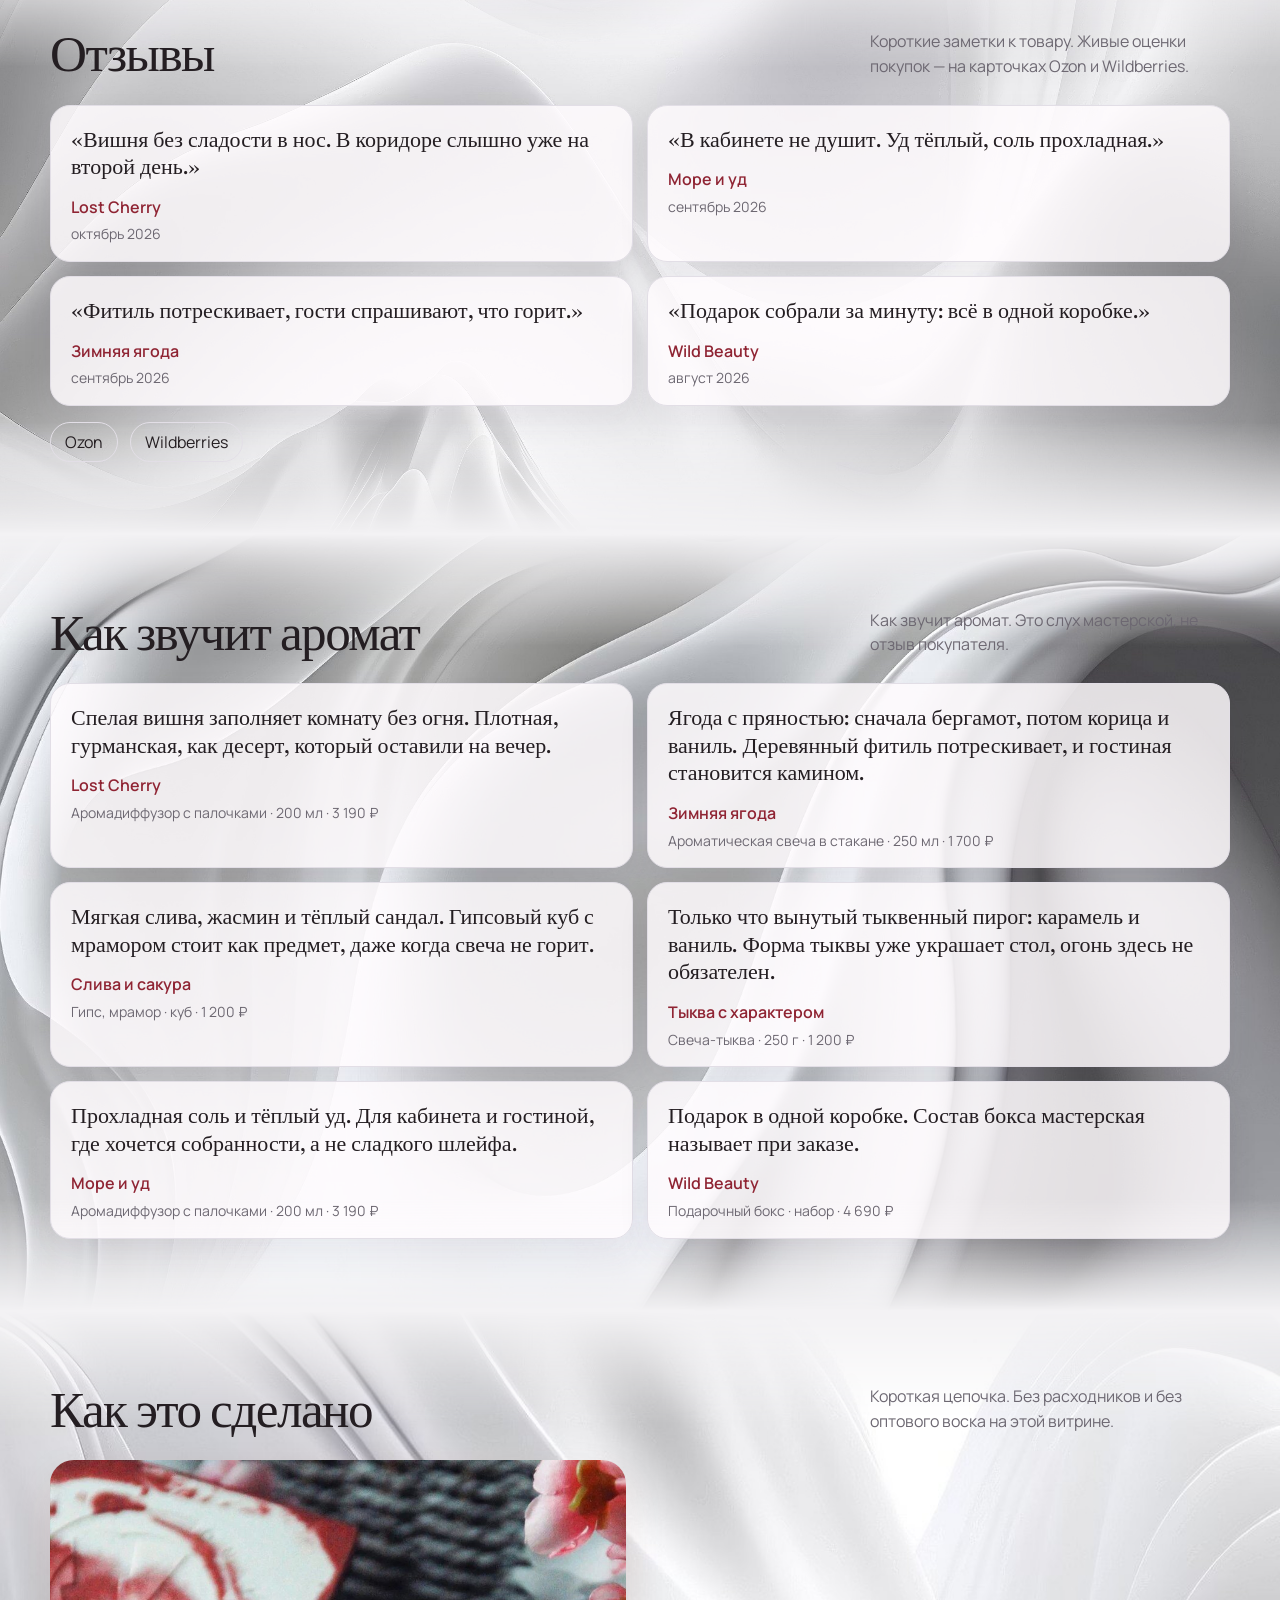
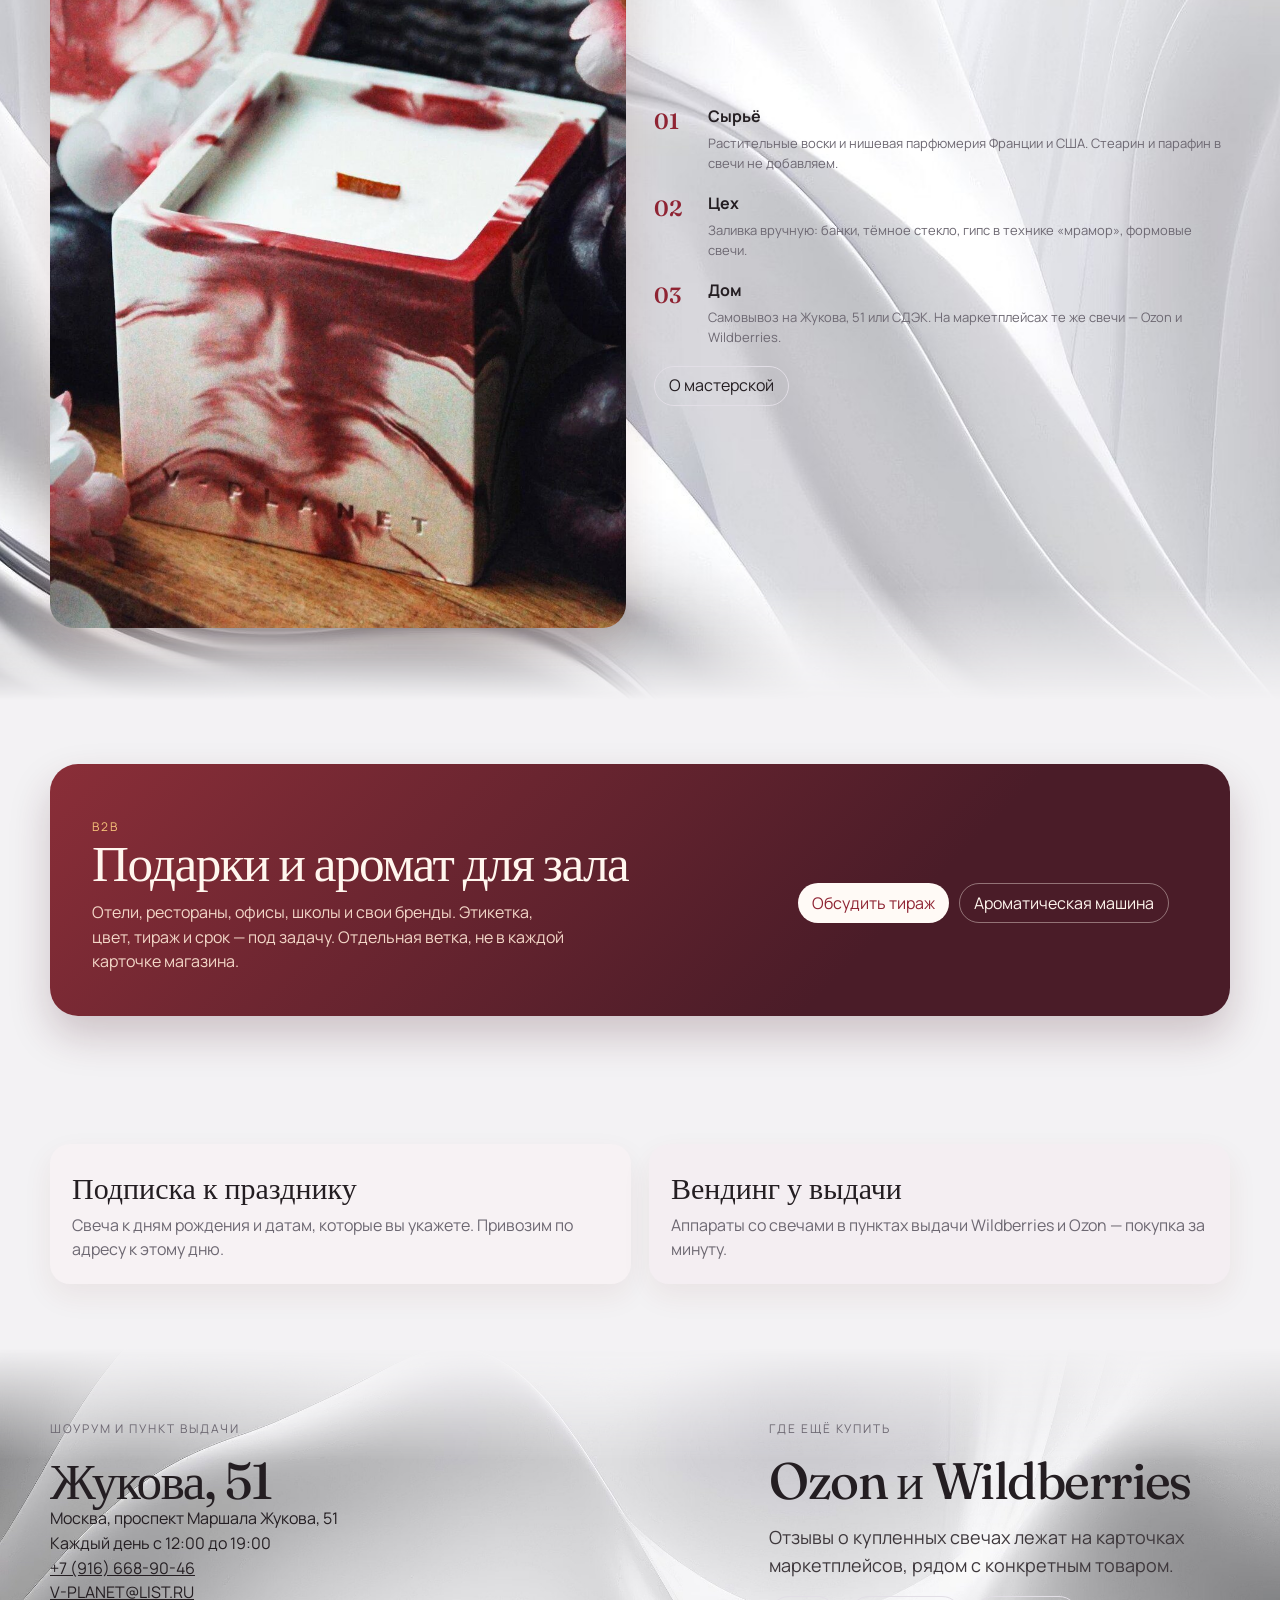
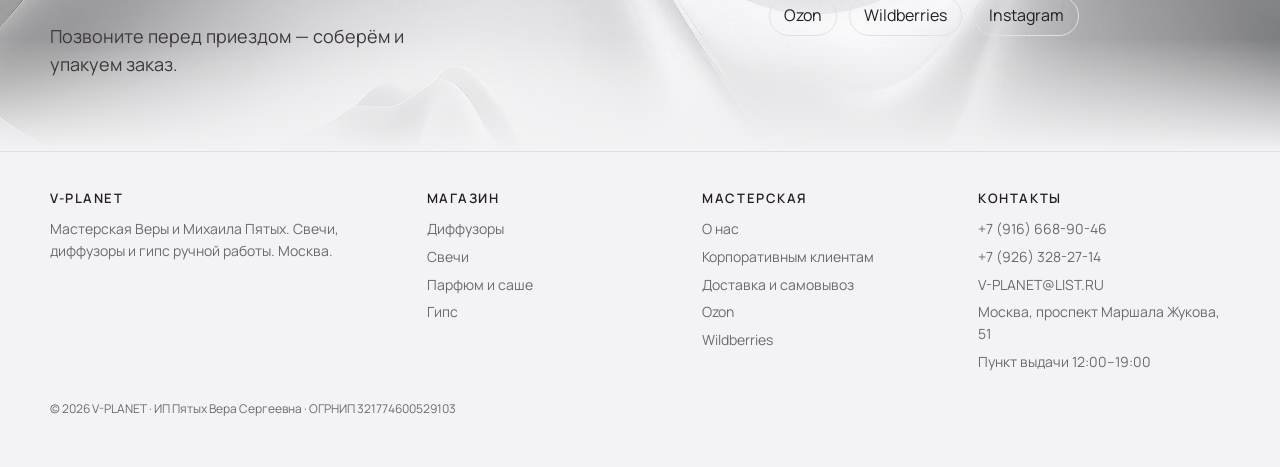
==== commit cfc0638a: "Apply the 13 October brief: moods, worlds, and scent choice. Mood tiles use the new captions, includ" ====
--- a/index.html
+++ b/index.html
@@ -3,8 +3,8 @@
 <head>
   <meta charset="utf-8">
   <meta name="viewport" content="width=device-width, initial-scale=1">
-  <title>V-PLANET — диффузоры, свечи и гипс ручной работы</title>
-  <meta name="description" content="Мастерская V-PLANET в Москве: ароматические диффузоры, свечи из растительных восков и гипсовый декор. Нишевая парфюмерия, ручная работа.">
+  <title>Аромадиффузоры и свечи ручной работы в Москве — V-PLANET</title>
+  <meta name="description" content="Диффузоры для дома с палочками и ароматические свечи ручной работы. Нишевые ароматы, готовые подарки. Самовывоз в Москве и доставка СДЭК.">
   <link rel="icon" href="images/logo.png">
   <link rel="preconnect" href="https://fonts.googleapis.com">
   <link rel="preconnect" href="https://fonts.gstatic.com" crossorigin>
@@ -17,7 +17,7 @@
     <section class="wrap hero">
       <div>
         <p class="kicker">Своё производство · Москва</p>
-        <h1>Какой аромат в доме?</h1>
+        <h1><span class="sr">Аромат для дома: диффузоры и свечи ручной работы</span><span aria-hidden="true">Какой аромат в доме?</span></h1>
         <p class="lead">Выберите настроение — под него свои ароматические диффузоры с ценой и сроком. Свечи и гипс рядом, если захочется больше.</p>
       </div>
       <a class="hero-photo" href="catalog.html?cat=diffuser">
@@ -61,8 +61,8 @@
         <article class="vibe-slide" data-vibe-slide aria-hidden="true">
           <img class="vibe-bg" src="images/bg-scroll-3.jpg" alt="" style="object-position:30% 70%">
           <div class="vibe-copy">
-            <h2>Собраться и не спешить</h2>
-            <p class="lead">Древесный диффузор для кабинета и зала.</p>
+            <h2>Тихий кабинет</h2>
+            <p class="lead">Ароматический диффузор для кабинета. Дерево и уд.</p>
             <a class="solid" href="catalog.html?mood=work">Это настроение</a>
           </div>
         </article>
@@ -94,8 +94,16 @@
           <img class="vibe-bg" src="images/bg-main.jpg" alt="" style="object-position:76% 58%">
           <div class="vibe-copy">
             <h2>Пионы на тумбочке</h2>
-            <p class="lead">Свеча 100 мл — добор к диффузору.</p>
+            <p class="lead">Свеча в банке 100 мл. Пион.</p>
             <a class="solid" href="product.html?id=peony-100">Это настроение</a>
+          </div>
+        </article>
+        <article class="vibe-slide" data-vibe-slide aria-hidden="true">
+          <img class="vibe-bg" src="images/bg-scroll-3.jpg" alt="" style="object-position:40% 50%">
+          <div class="vibe-copy">
+            <h2>Табак у камина</h2>
+            <p class="lead">Ароматическая свеча «Табак и специи». 250 мл.</p>
+            <a class="solid" href="product.html?id=tobacco-250">Это настроение</a>
           </div>
         </article>
         <div class="vibe-nav">
@@ -109,39 +117,55 @@
           <a href="catalog.html?mood=bedroom">Тишина спальни</a>
           <a href="catalog.html?mood=living">Гости в дверях</a>
           <a href="catalog.html?mood=gift">Хочу подарить</a>
-          <a href="catalog.html?mood=work">Собраться за работой</a>
+          <a href="catalog.html?mood=work">Тихий кабинет</a>
           <a href="product.html?id=lost-cherry">Вишня и плед</a>
           <a href="product.html?id=sea-oud">Море и дерево</a>
           <a href="product.html?id=pumpkin">Тыквенный пирог</a>
           <a href="product.html?id=peony-100">Пионы на тумбочке</a>
+          <a href="product.html?id=tobacco-250">Табак у камина</a>
           <a href="catalog.html?mood=bedroom" aria-hidden="true">Тишина спальни</a>
           <a href="catalog.html?mood=living" aria-hidden="true">Гости в дверях</a>
           <a href="catalog.html?mood=gift" aria-hidden="true">Хочу подарить</a>
-          <a href="catalog.html?mood=work" aria-hidden="true">Собраться за работой</a>
+          <a href="catalog.html?mood=work" aria-hidden="true">Тихий кабинет</a>
           <a href="product.html?id=lost-cherry" aria-hidden="true">Вишня и плед</a>
           <a href="product.html?id=sea-oud" aria-hidden="true">Море и дерево</a>
           <a href="product.html?id=pumpkin" aria-hidden="true">Тыквенный пирог</a>
           <a href="product.html?id=peony-100" aria-hidden="true">Пионы на тумбочке</a>
+          <a href="product.html?id=tobacco-250" aria-hidden="true">Табак у камина</a>
         </div>
       </div>
     </section>
 
     <section class="wrap mood-open">
       <nav class="mood-picks" aria-label="Настроение">
-        <a class="mood-bedroom" href="catalog.html?mood=bedroom"><img class="mood-silk" src="images/bg-main.jpg" alt="" style="object-position:18% 42%"><strong>Тишина спальни</strong><span>Мягкий диффузор, который не спорит с покоем</span></a>
-        <a class="mood-living" href="catalog.html?mood=living"><img class="mood-silk" src="images/bg-scroll-1.jpg" alt="" style="object-position:72% 28%"><strong>Гости в дверях</strong><span>Аромат у входа: диффузор встречает первым</span></a>
-        <a class="mood-gift" href="catalog.html?mood=gift"><img class="mood-silk" src="images/bg-scroll-2.jpg" alt="" style="object-position:38% 62%"><strong>Хочу подарить</strong><span>Бокс или диффузор — уже упаковано</span></a>
-        <a class="mood-work" href="catalog.html?mood=work"><img class="mood-silk" src="images/bg-scroll-3.jpg" alt="" style="object-position:30% 74%"><strong>Собраться за работой</strong><span>Древесный диффузор для кабинета и зала</span></a>
-        <a class="mood-cherry" href="product.html?id=lost-cherry"><img class="mood-silk" src="images/bg-scroll-1.jpg" alt="" style="object-position:12% 78%"><strong>Вишня и плед</strong><span>Диффузор Lost Cherry · 200 мл</span></a>
-        <a class="mood-sea" href="product.html?id=sea-oud"><img class="mood-silk" src="images/bg-scroll-2.jpg" alt="" style="object-position:82% 18%"><strong>Море и тёплое дерево</strong><span>Диффузор «Море и уд» · 200 мл</span></a>
-        <a class="mood-pie" href="product.html?id=pumpkin"><img class="mood-silk" src="images/bg-scroll-3.jpg" alt="" style="object-position:64% 36%"><strong>Тыквенный пирог</strong><span>Сезонный акцент · свеча-тыква</span></a>
-        <a class="mood-peony" href="product.html?id=peony-100"><img class="mood-silk" src="images/bg-main.jpg" alt="" style="object-position:76% 58%"><strong>Пионы на тумбочке</strong><span>Свеча 100 мл · добор к диффузору</span></a>
+        <a class="mood-bedroom" href="catalog.html?mood=bedroom"><img class="mood-silk" src="images/bg-main.jpg" alt="" style="object-position:18% 42%"><img class="mood-product" src="images/diffuser.jpg" alt=""><strong>Тишина спальни</strong><span>Диффузор для дома с палочками · мягкие цветы</span></a>
+        <a class="mood-living" href="catalog.html?mood=living"><img class="mood-silk" src="images/bg-scroll-1.jpg" alt="" style="object-position:72% 28%"><img class="mood-product" src="images/diffuser.jpg" alt=""><strong>Гости в дверях</strong><span>Аромат для дома, который встречает у входа</span></a>
+        <a class="mood-gift" href="catalog.html?mood=gift"><img class="mood-silk" src="images/bg-scroll-2.jpg" alt="" style="object-position:38% 62%"><img class="mood-product" src="images/wild-beauty.jpg" alt=""><strong>Хочу подарить</strong><span>Подарочный набор: диффузор и свеча ручной работы</span></a>
+        <a class="mood-work" href="catalog.html?mood=work"><img class="mood-silk" src="images/bg-scroll-3.jpg" alt="" style="object-position:30% 74%"><img class="mood-product" src="images/diffuser.jpg" alt=""><strong>Тихий кабинет</strong><span>Ароматический диффузор для кабинета · дерево и уд</span></a>
+        <a class="mood-cherry" href="product.html?id=lost-cherry"><img class="mood-silk" src="images/bg-scroll-1.jpg" alt="" style="object-position:12% 78%"><img class="mood-product" src="images/diffuser.jpg" alt=""><strong>Вишня и плед</strong><span>Аромадиффузор Lost Cherry · 200 мл</span></a>
+        <a class="mood-sea" href="product.html?id=sea-oud"><img class="mood-silk" src="images/bg-scroll-2.jpg" alt="" style="object-position:82% 18%"><img class="mood-product" src="images/diffuser.jpg" alt=""><strong>Море и тёплое дерево</strong><span>Диффузор с палочками «Море и уд» · унисекс</span></a>
+        <a class="mood-pie" href="product.html?id=pumpkin"><img class="mood-silk" src="images/bg-scroll-3.jpg" alt="" style="object-position:64% 36%"><img class="mood-product" src="images/pumpkin.jpg" alt=""><strong>Тыквенный пирог</strong><span>Ароматическая свеча ручной работы · тыква</span></a>
+        <a class="mood-peony" href="product.html?id=peony-100"><img class="mood-silk" src="images/bg-main.jpg" alt="" style="object-position:76% 58%"><img class="mood-product" src="images/jar-peony.jpg" alt=""><strong>Пионы на тумбочке</strong><span>Свеча в банке 100 мл · пион</span></a>
+        <a class="mood-tobacco" href="product.html?id=tobacco-250"><img class="mood-silk" src="images/bg-scroll-1.jpg" alt="" style="object-position:48% 40%"><img class="mood-product" src="images/glass-large.jpg" alt=""><strong>Табак у камина</strong><span>Ароматическая свеча «Табак и специи» · 250 мл</span></a>
       </nav>
+    </section>
+
+    <section class="section wrap" aria-label="Миры">
+      <div class="section-head">
+        <h2>Миры</h2>
+        <p>Четыре линейки. Внутри остаются только товары этой темы.</p>
+      </div>
+      <div class="world-row">
+        <a href="world.html?id=diffuser"><img src="images/diffuser.jpg" alt=""><strong>Диффузоры</strong><span>Аромат без огня · тёмное стекло</span></a>
+        <a href="world.html?id=flower"><img src="images/bg-scroll-2.jpg" alt=""><strong>Свечи-цветы</strong><span>Бутоны и букеты · ручная заливка</span></a>
+        <a href="world.html?id=glass"><img src="images/winter-glass.jpg" alt=""><strong>Стекло и банки</strong><span>Стаканы и банки · от 100 мл</span></a>
+        <a href="world.html?id=ar"><img src="images/bg-scroll-3.jpg" alt=""><strong>AR-свечи</strong><span>QR на свече · аромат оживает в видео</span></a>
+      </div>
     </section>
 
     <section class="wrap trust" aria-label="Коротко о заказе">
       <div><b>Ручная работа</b><span>Каждую свечу заливают в мастерской</span></div>
-      <div><b>Растительный воск</b><span>Кокос, соя, пчелиный. Без парафина</span></div>
+      <div><b>Растительный воск</b><span>Кокос и пчелиный. Без парафина</span></div>
       <div><b>Самовывоз сегодня</b><span>Жукова, 51 · 12:00–19:00</span></div>
       <div><b>СДЭК от 2 дней</b><span>Москва и города, где есть пункт</span></div>
     </section>
--- a/css/style.css
+++ b/css/style.css
@@ -172,15 +172,45 @@
   white-space: nowrap;
 }
 .pin { width: 16px; height: 16px; flex: 0 0 auto; color: var(--wine); }
-.top-search { flex: 1; min-width: 0; }
+.top-search {
+  display: flex;
+  align-items: center;
+  flex: 0 1 360px;
+  width: min(360px, 100%);
+  margin-left: auto;
+  min-width: 0;
+  min-height: 32px;
+  border: 1px solid var(--line);
+  background: rgba(255, 252, 254, 0.84);
+  border-radius: 999px;
+  padding: 2px 2px 2px 12px;
+}
 .top-search input {
-  width: 100%;
-  min-height: 42px;
-  border: 1px solid var(--line);
-  background: rgba(255, 252, 254, 0.84);
-  border-radius: 999px;
-  padding: 8px 16px;
-}
+  flex: 1;
+  width: auto;
+  min-width: 0;
+  height: 26px;
+  min-height: 0;
+  border: 0;
+  background: transparent;
+  border-radius: 0;
+  padding: 0 8px 0 0;
+  font-size: 14px;
+}
+.top-find {
+  flex: 0 0 auto;
+  height: 26px;
+  border: 0;
+  border-radius: 999px;
+  padding: 0 12px;
+  background: linear-gradient(180deg, #a12d40, var(--wine));
+  color: #fffaf6;
+  font: inherit;
+  font-size: 13px;
+  font-weight: 600;
+  cursor: pointer;
+}
+.top-find:hover { filter: brightness(1.06); }
 .sr {
   position: absolute;
   width: 1px;
@@ -381,8 +411,8 @@
 .mood-picks {
   margin-top: 8px;
   display: grid;
-  grid-template-columns: repeat(4, 1fr);
-  grid-auto-rows: minmax(148px, auto);
+  grid-template-columns: repeat(3, 1fr);
+  grid-auto-rows: 1fr;
   gap: 12px;
 }
 .mood-picks a {
@@ -390,11 +420,12 @@
   overflow: hidden;
   text-decoration: none;
   border-radius: 22px;
-  padding: 16px;
-  display: flex;
-  flex-direction: column;
-  justify-content: flex-end;
-  min-height: 148px;
+  padding: 16px 10px 16px 16px;
+  display: grid;
+  grid-template-columns: 1fr 38%;
+  align-content: end;
+  min-height: 176px;
+  height: 100%;
   border: 1px solid rgba(255, 255, 255, 0.72);
   box-shadow: 0 16px 34px rgba(70, 60, 84, 0.1);
   transition: transform 0.2s ease;
@@ -417,8 +448,29 @@
 }
 .mood-picks a { color: var(--ink); }
 .mood-picks strong, .mood-picks span { position: relative; z-index: 1; }
-.mood-picks strong { font-family: var(--serif); font-size: 26px; font-weight: 520; line-height: 1.05; }
-.mood-picks span { color: #4e4650; font-size: 14px; margin-top: 6px; }
+.mood-product {
+  position: relative;
+  z-index: 1;
+  grid-column: 2;
+  grid-row: 1 / span 2;
+  align-self: center;
+  width: 100%;
+  height: 118px;
+  object-fit: contain;
+  pointer-events: none;
+}
+.mood-picks strong { grid-column: 1; font-family: var(--serif); font-size: 26px; font-weight: 520; line-height: 1.05; }
+.mood-picks span {
+  grid-column: 1;
+  color: #4e4650;
+  font-size: 14px;
+  margin-top: 6px;
+  display: -webkit-box;
+  -webkit-line-clamp: 2;
+  -webkit-box-orient: vertical;
+  overflow: hidden;
+  min-height: 2.7em;
+}
 .mood-photo {
   grid-row: span 2;
   padding: 0;
@@ -442,6 +494,50 @@
 .mood-sea::after { background: linear-gradient(to top, rgba(246, 250, 248, 0.92), rgba(198, 220, 214, 0.22)); }
 .mood-pie::after { background: linear-gradient(to top, rgba(255, 248, 240, 0.92), rgba(236, 206, 168, 0.22)); }
 .mood-peony::after { background: linear-gradient(to top, rgba(255, 244, 248, 0.92), rgba(232, 190, 206, 0.22)); }
+.mood-tobacco::after { background: linear-gradient(to top, rgba(248, 244, 240, 0.92), rgba(210, 190, 170, 0.22)); }
+.world-row { display: grid; grid-template-columns: repeat(4, 1fr); gap: 12px; }
+.world-row a {
+  position: relative;
+  overflow: hidden;
+  min-height: 260px;
+  border-radius: 22px;
+  padding: 16px;
+  display: flex;
+  flex-direction: column;
+  justify-content: flex-end;
+  text-decoration: none;
+  color: var(--ink);
+  border: 1px solid rgba(255, 255, 255, 0.72);
+}
+.world-row img { position: absolute; inset: 0; width: 100%; height: 100%; object-fit: cover; }
+.world-row a::after {
+  content: "";
+  position: absolute;
+  inset: 0;
+  background: linear-gradient(to top, rgba(255, 252, 254, 0.92), rgba(255, 252, 254, 0.16));
+}
+.world-row strong, .world-row span { position: relative; z-index: 1; }
+.world-row strong { font-family: var(--serif); font-size: 28px; font-weight: 520; line-height: 1.05; }
+.world-row span { margin-top: 6px; color: #4e4650; font-size: 14px; }
+.world-cover {
+  display: grid;
+  grid-template-columns: 1.05fr 0.8fr;
+  gap: 36px;
+  align-items: center;
+  padding: 28px 0 12px;
+}
+.world-cover img { width: 100%; aspect-ratio: 4 / 5; object-fit: cover; border-radius: 28px; }
+.world-cover + .grid, .world-cover + .list-block { margin-top: 28px; }
+.scents { display: flex; flex-wrap: wrap; gap: 8px; margin-top: 14px; }
+.scents a {
+  text-decoration: none;
+  border: 1px solid var(--line);
+  border-radius: 999px;
+  padding: 7px 12px;
+  background: rgba(255, 252, 254, 0.8);
+  font-size: 14px;
+}
+.scents a.is-on { background: var(--accent); color: #fffaf6; border-color: var(--accent); }
 .impressions {
   display: grid;
   grid-template-columns: 1fr 1fr;
@@ -963,9 +1059,11 @@
 @media (max-width: 980px) {
   .nav { display: none; }
   .menu-btn { display: inline-flex; }
-  .hero, .story, .season, .band, .showroom, .product, .b2b-grid, .info-grid, .footer-grid, .impressions, .season-stories {
+  .hero, .story, .season, .band, .showroom, .product, .b2b-grid, .info-grid, .footer-grid, .impressions, .season-stories, .world-cover {
     grid-template-columns: 1fr;
   }
+  .world-row { grid-template-columns: 1fr 1fr; }
+  .world-cover img { order: -1; max-height: 460px; }
   .mood-picks { grid-template-columns: 1fr 1fr; }
   .mood-photo { grid-row: auto; min-height: 220px; }
   .moods, .trust, .grid { grid-template-columns: 1fr 1fr; }
@@ -977,6 +1075,7 @@
 }
 
 @media (max-width: 720px) {
+  .top-search { flex: 1 1 auto; width: auto; }
   .vibe-stage { min-height: 480px; }
   .vibe-slide { align-items: flex-end; }
   .vibe-slide::after {
@@ -992,7 +1091,7 @@
 }
 
 @media (max-width: 640px) {
-  .moods, .trust, .grid, .split-links { grid-template-columns: 1fr; }
+  .moods, .trust, .grid, .split-links, .world-row, .mood-picks { grid-template-columns: 1fr; }
   .moods a { border-right: 0; }
   h1 { font-size: 42px; }
   .band { padding: 24px; }
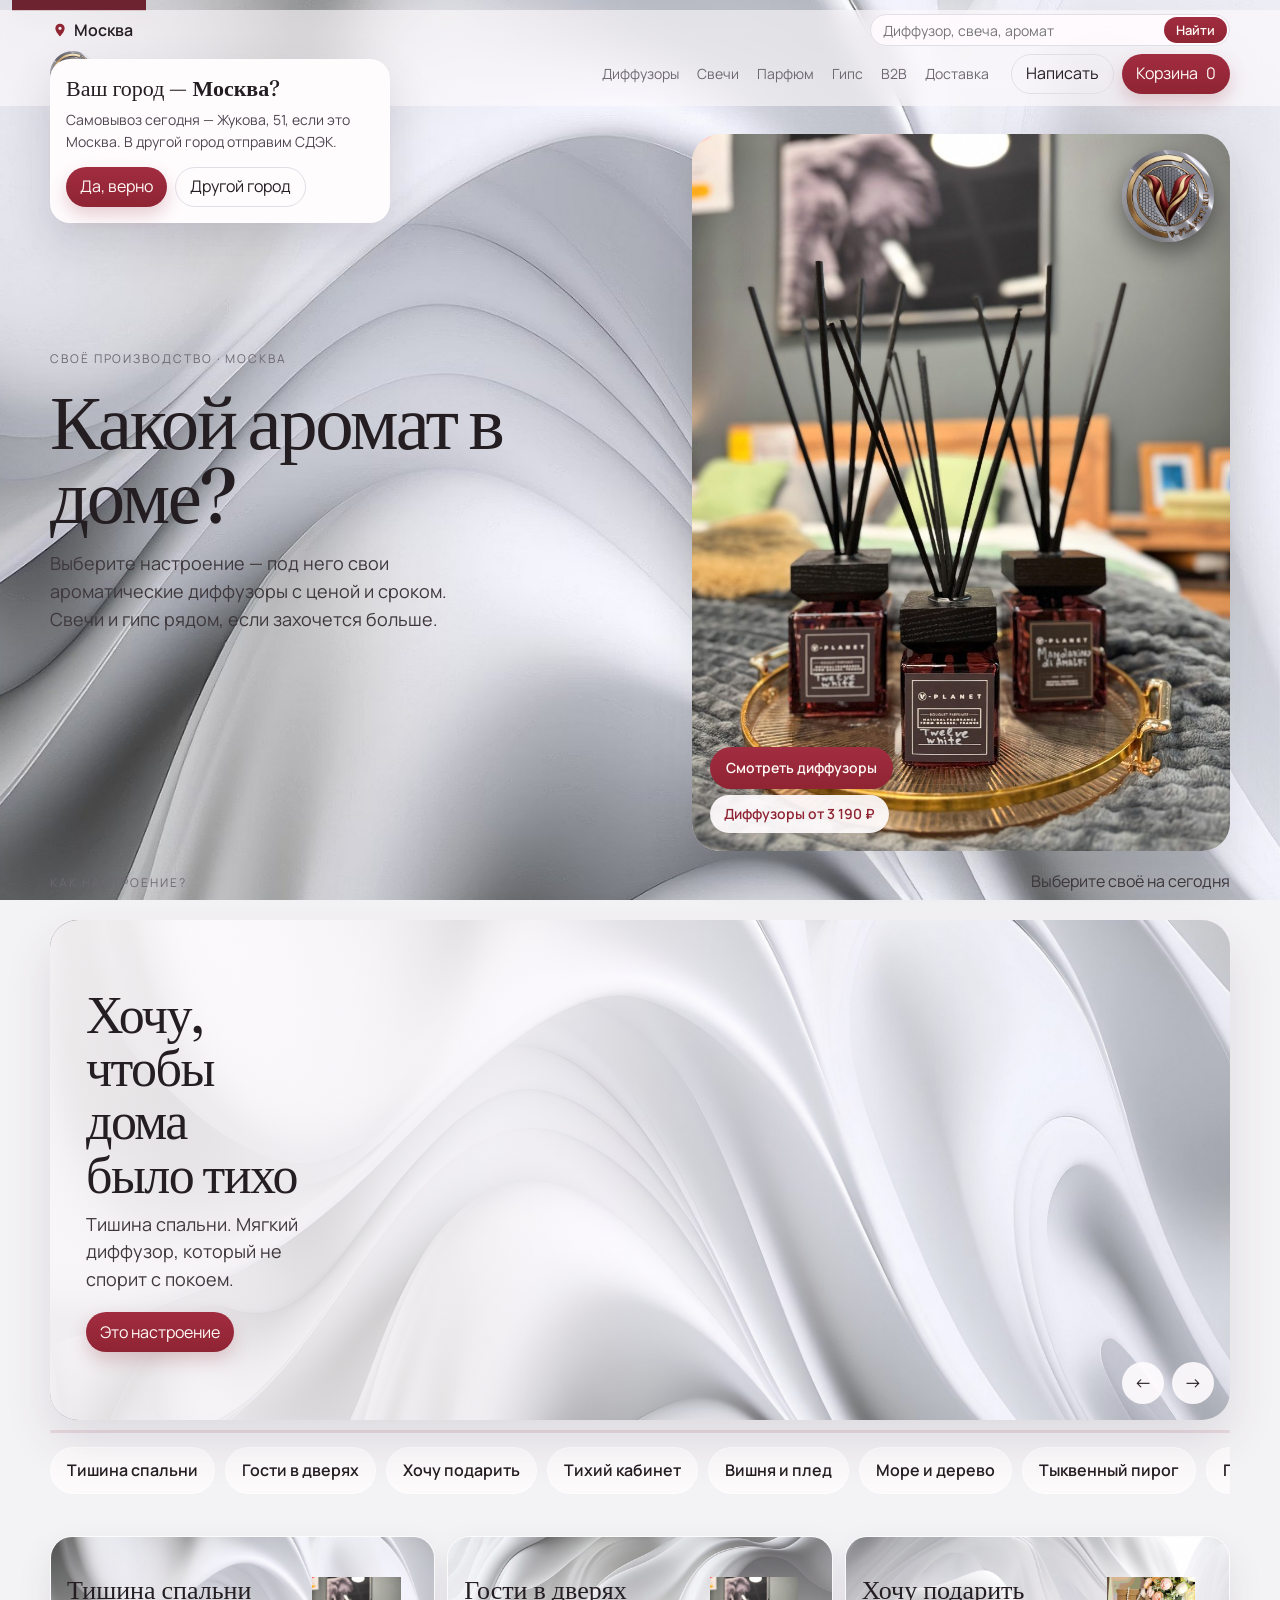
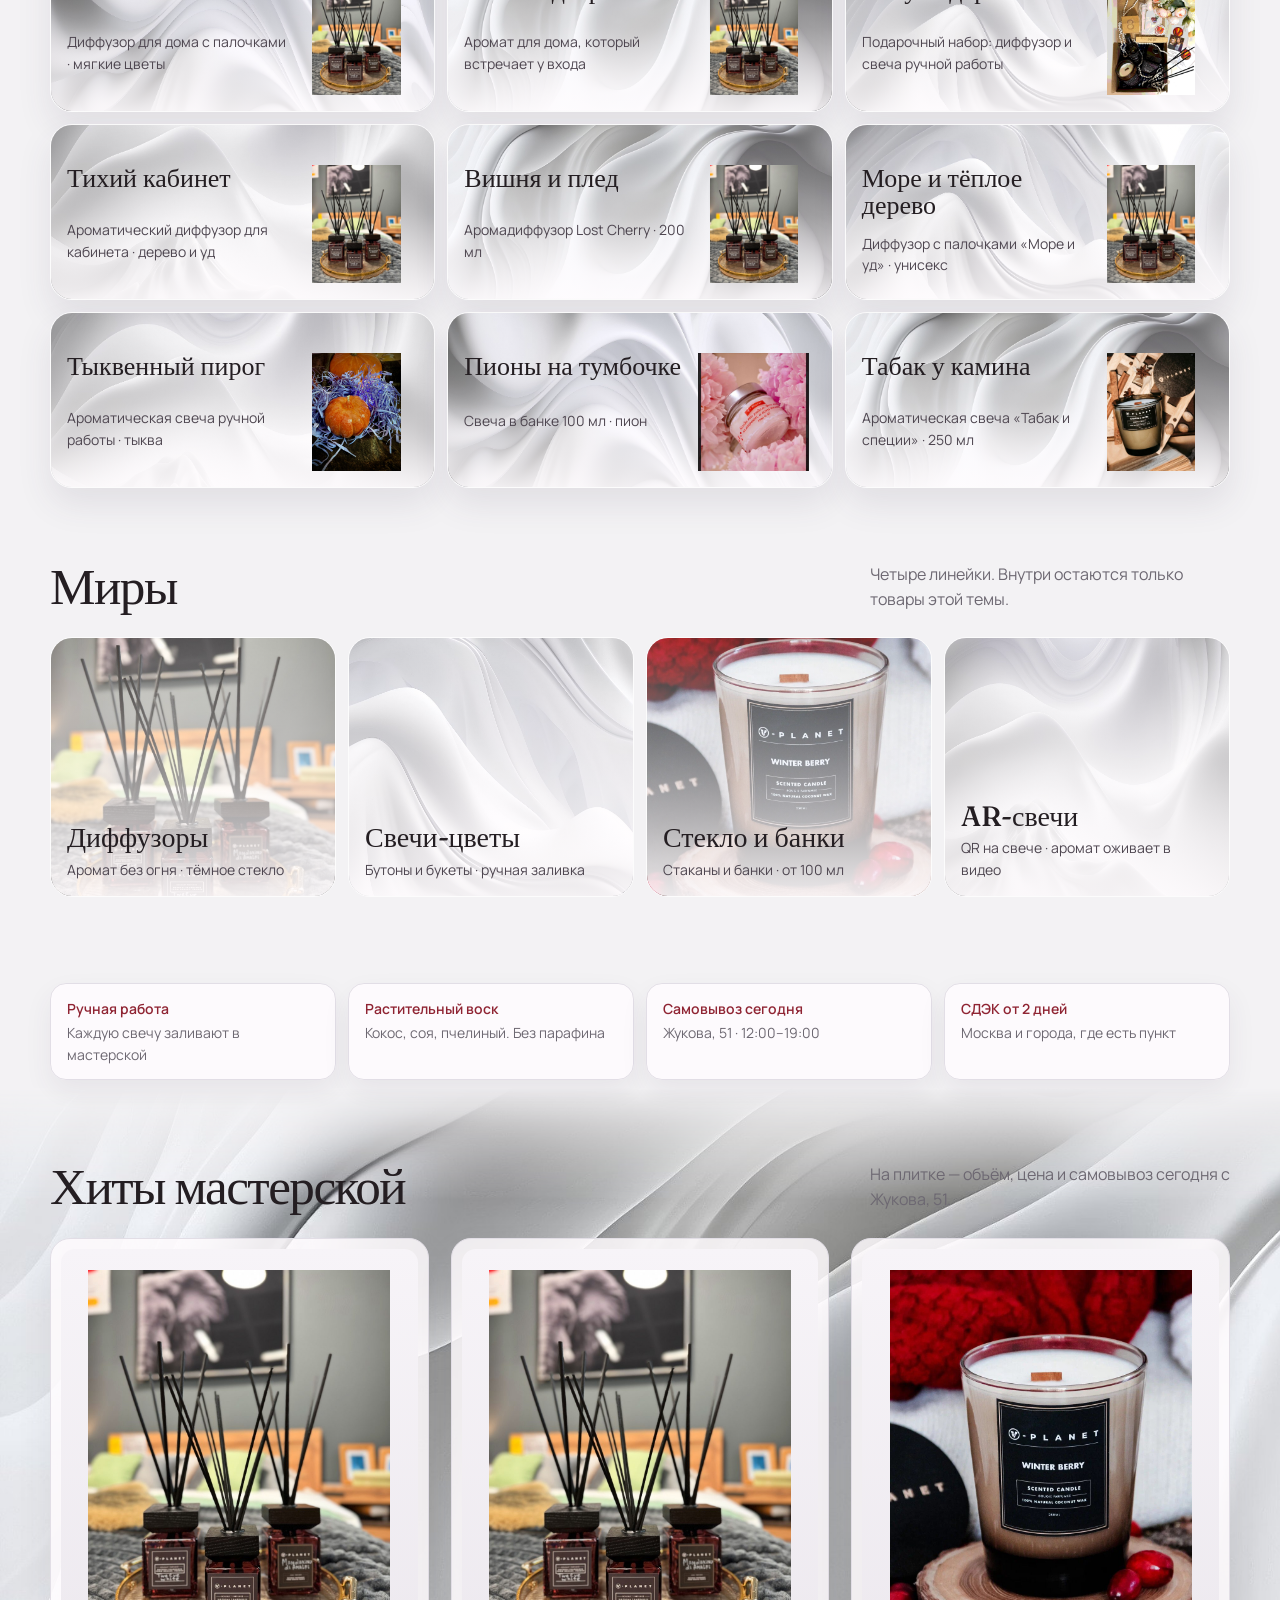
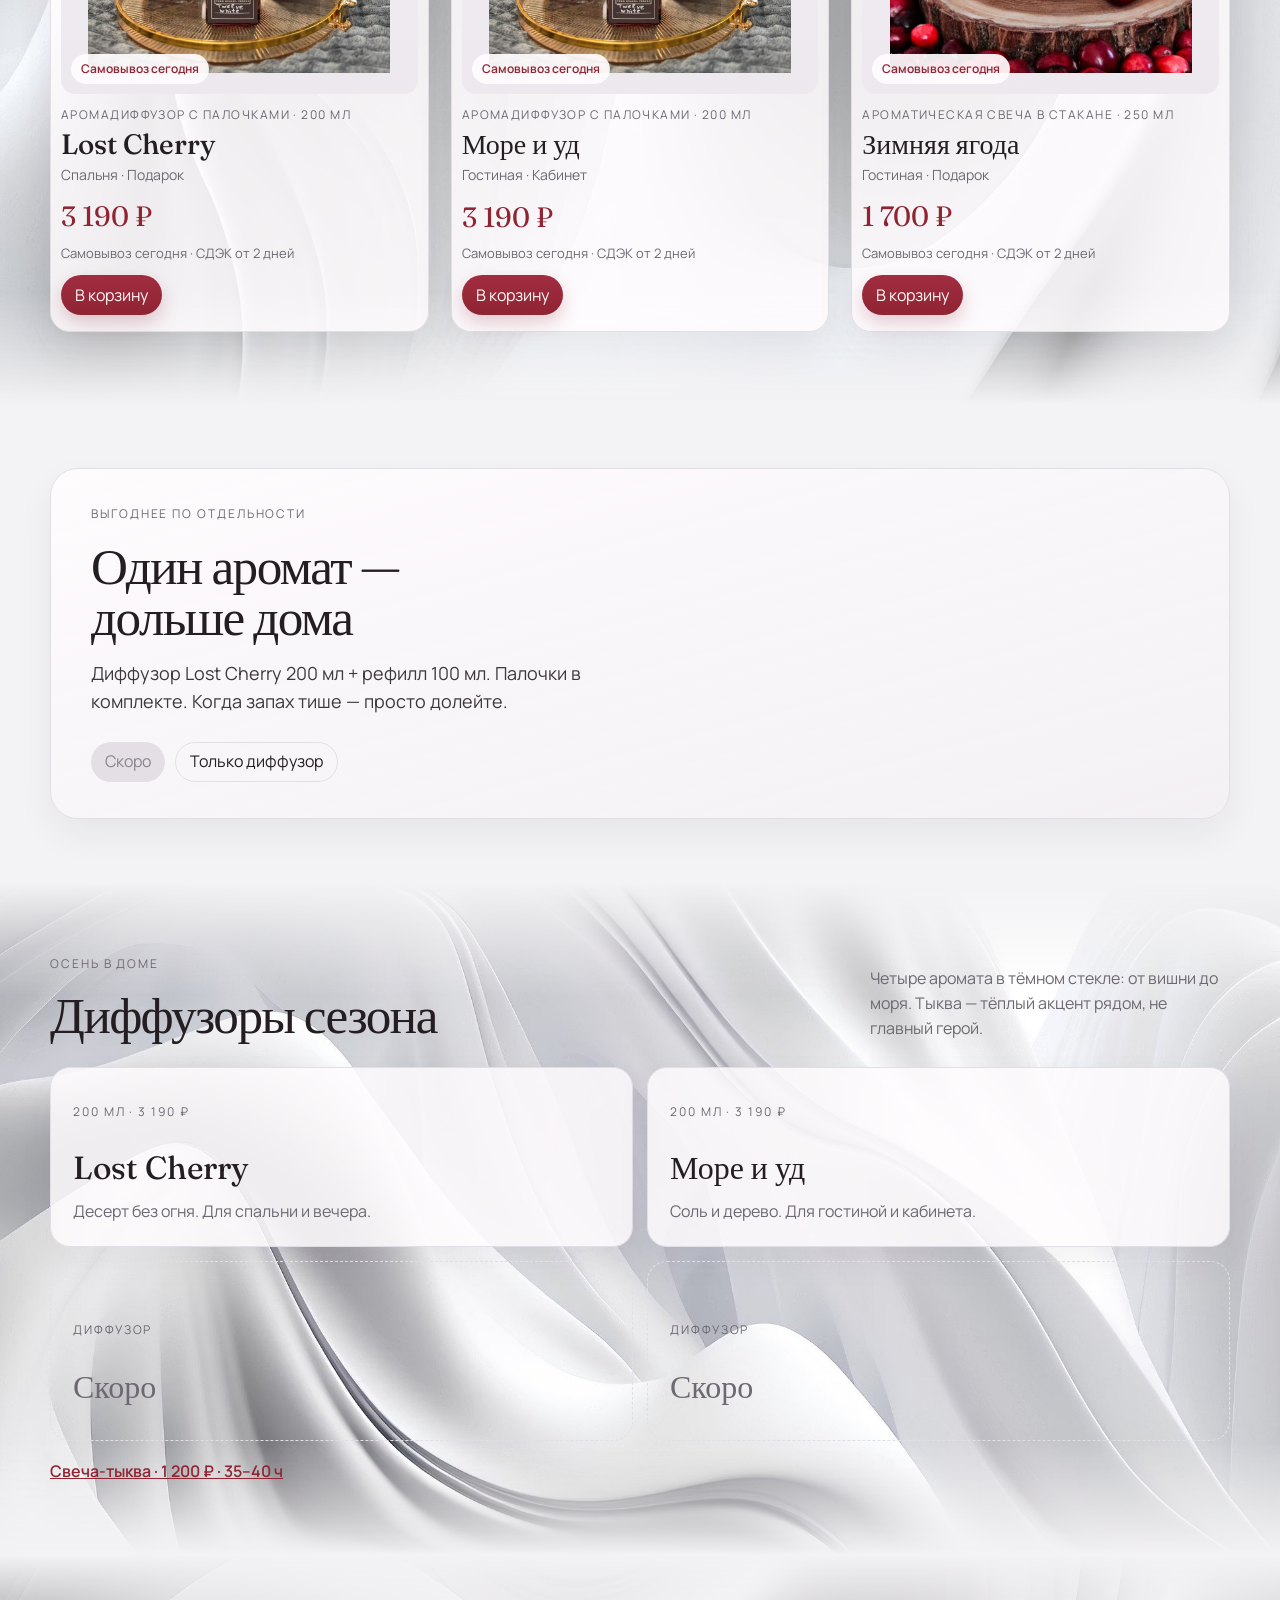
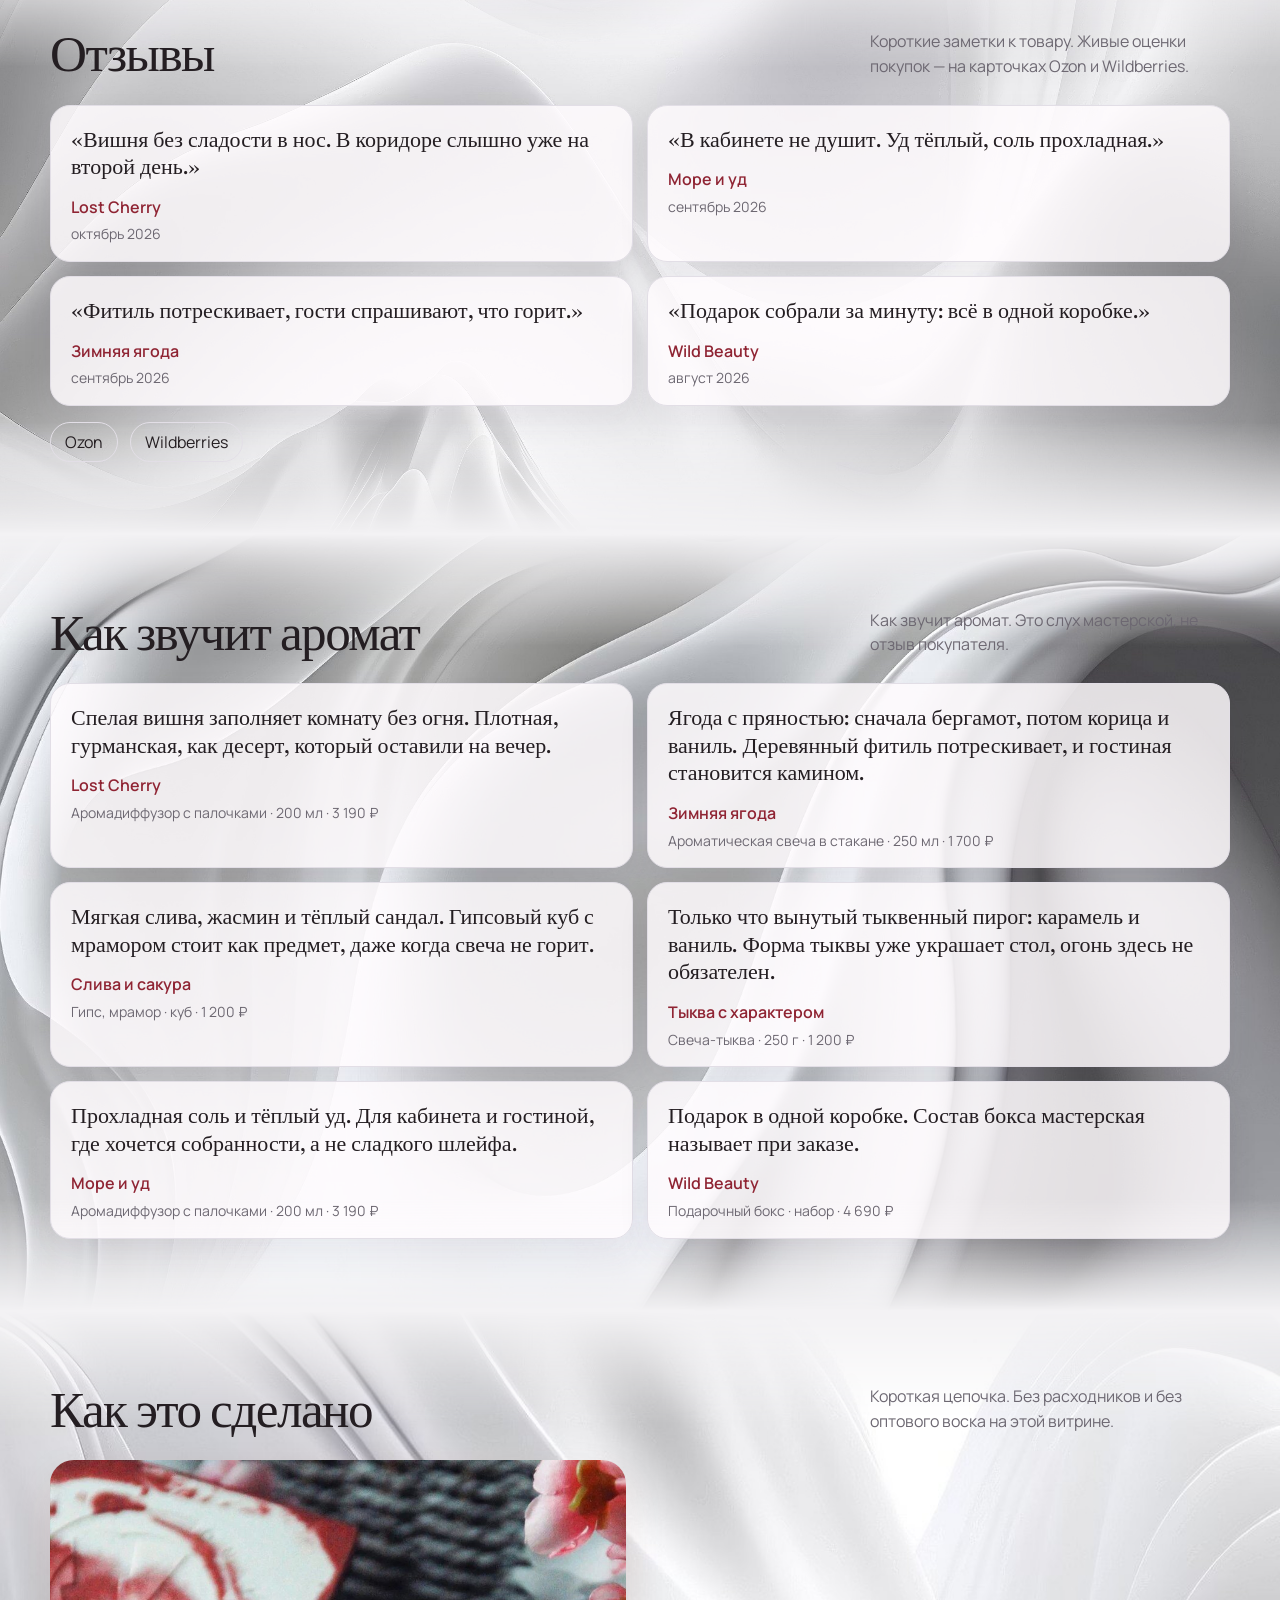
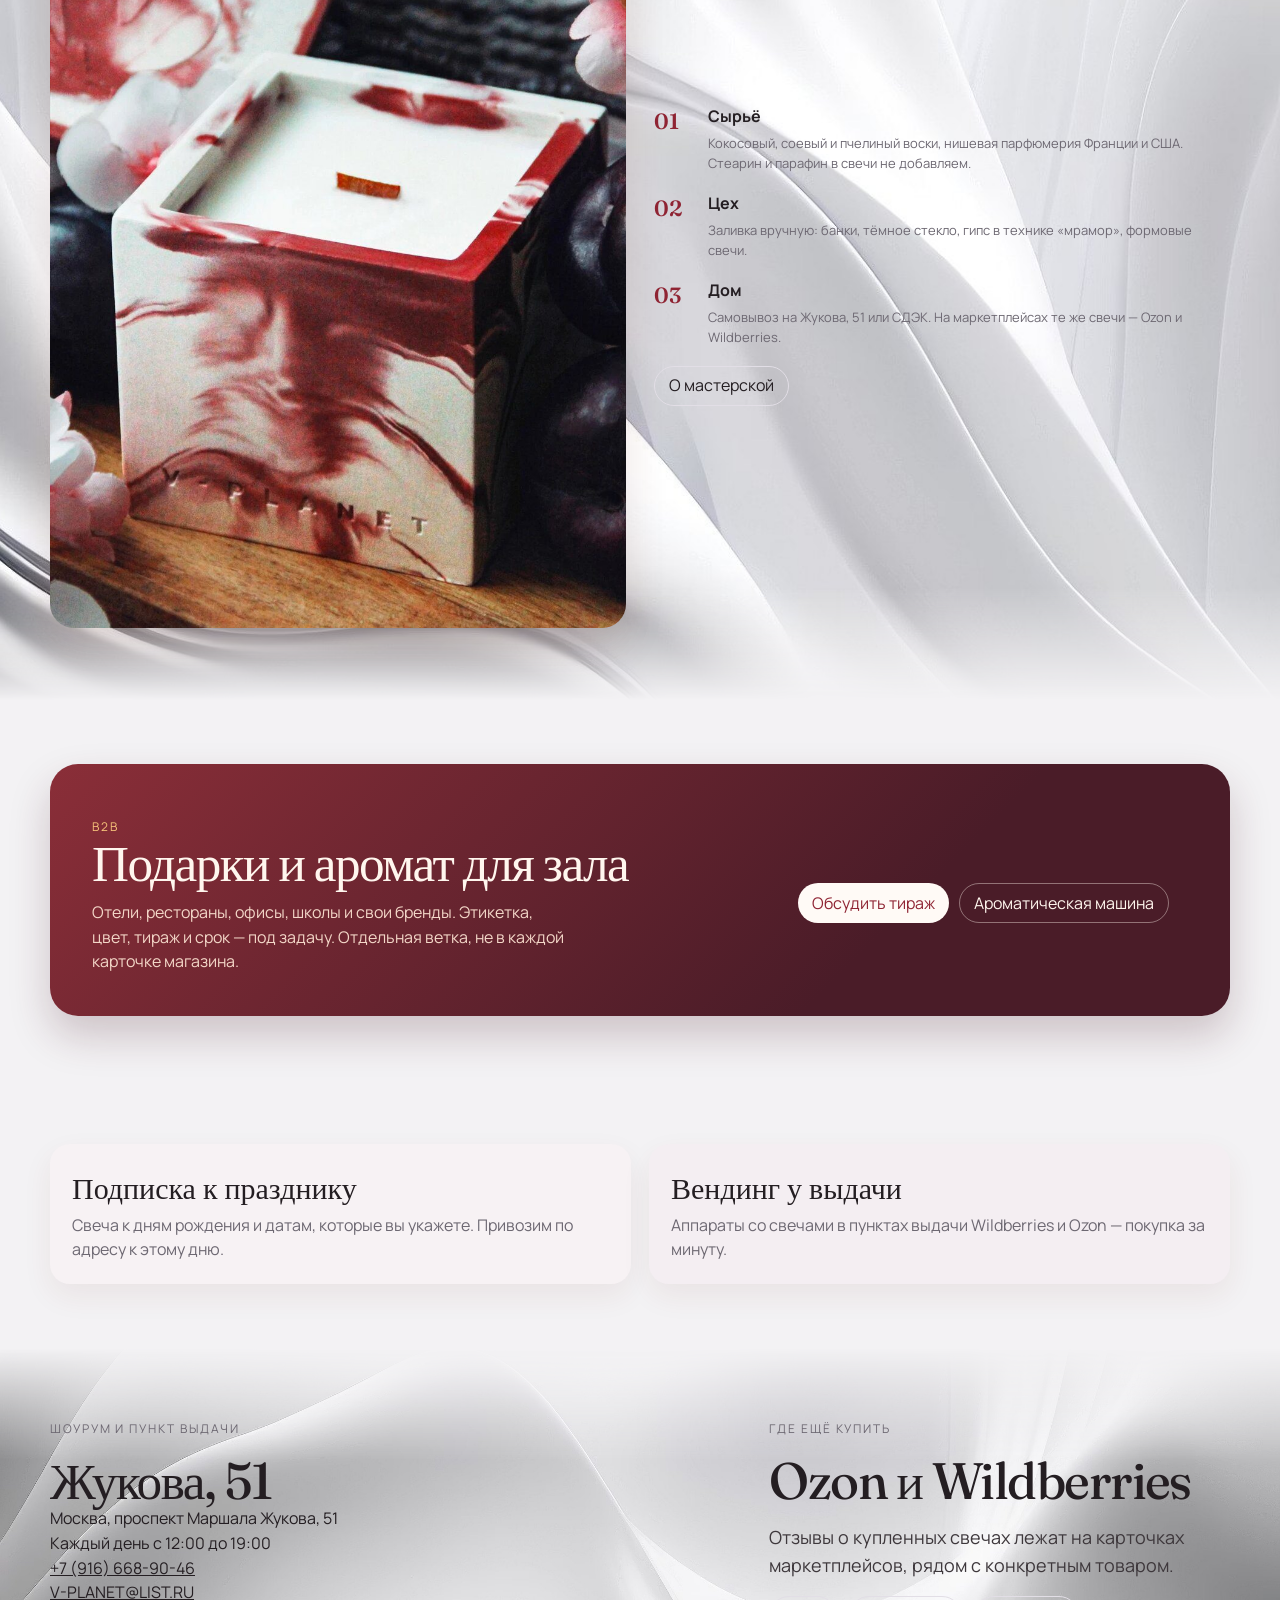
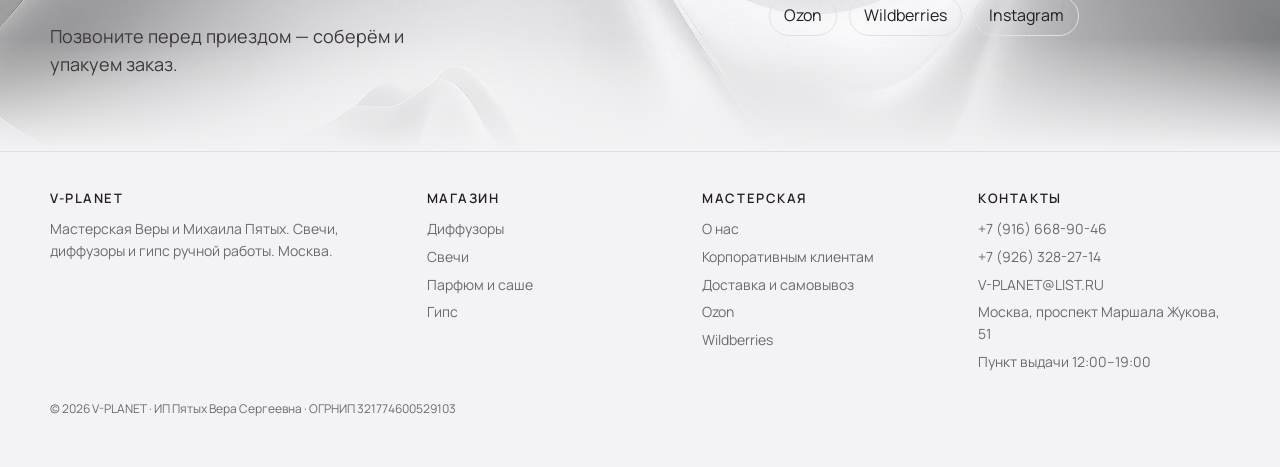
==== commit 4f66ce68: "Put soy wax back in the wax lists. The homepage strip, the workshop step, the about page, and the ca" ====
--- a/index.html
+++ b/index.html
@@ -165,7 +165,7 @@
 
     <section class="wrap trust" aria-label="Коротко о заказе">
       <div><b>Ручная работа</b><span>Каждую свечу заливают в мастерской</span></div>
-      <div><b>Растительный воск</b><span>Кокос и пчелиный. Без парафина</span></div>
+      <div><b>Растительный воск</b><span>Кокос, соя, пчелиный. Без парафина</span></div>
       <div><b>Самовывоз сегодня</b><span>Жукова, 51 · 12:00–19:00</span></div>
       <div><b>СДЭК от 2 дней</b><span>Москва и города, где есть пункт</span></div>
     </section>
@@ -236,7 +236,7 @@
         <img src="images/cube.jpg" alt="Гипсовый куб с мраморным рисунком и деревянным фитилём">
         <div>
           <div class="steps">
-            <div><b>01</b><div><strong>Сырьё</strong><p class="eta">Растительные воски и нишевая парфюмерия Франции и США. Стеарин и парафин в свечи не добавляем.</p></div></div>
+            <div><b>01</b><div><strong>Сырьё</strong><p class="eta">Кокосовый, соевый и пчелиный воски, нишевая парфюмерия Франции и США. Стеарин и парафин в свечи не добавляем.</p></div></div>
             <div><b>02</b><div><strong>Цех</strong><p class="eta">Заливка вручную: банки, тёмное стекло, гипс в технике «мрамор», формовые свечи.</p></div></div>
             <div><b>03</b><div><strong>Дом</strong><p class="eta">Самовывоз на Жукова, 51 или СДЭК. На маркетплейсах те же свечи — Ozon и Wildberries.</p></div></div>
           </div>
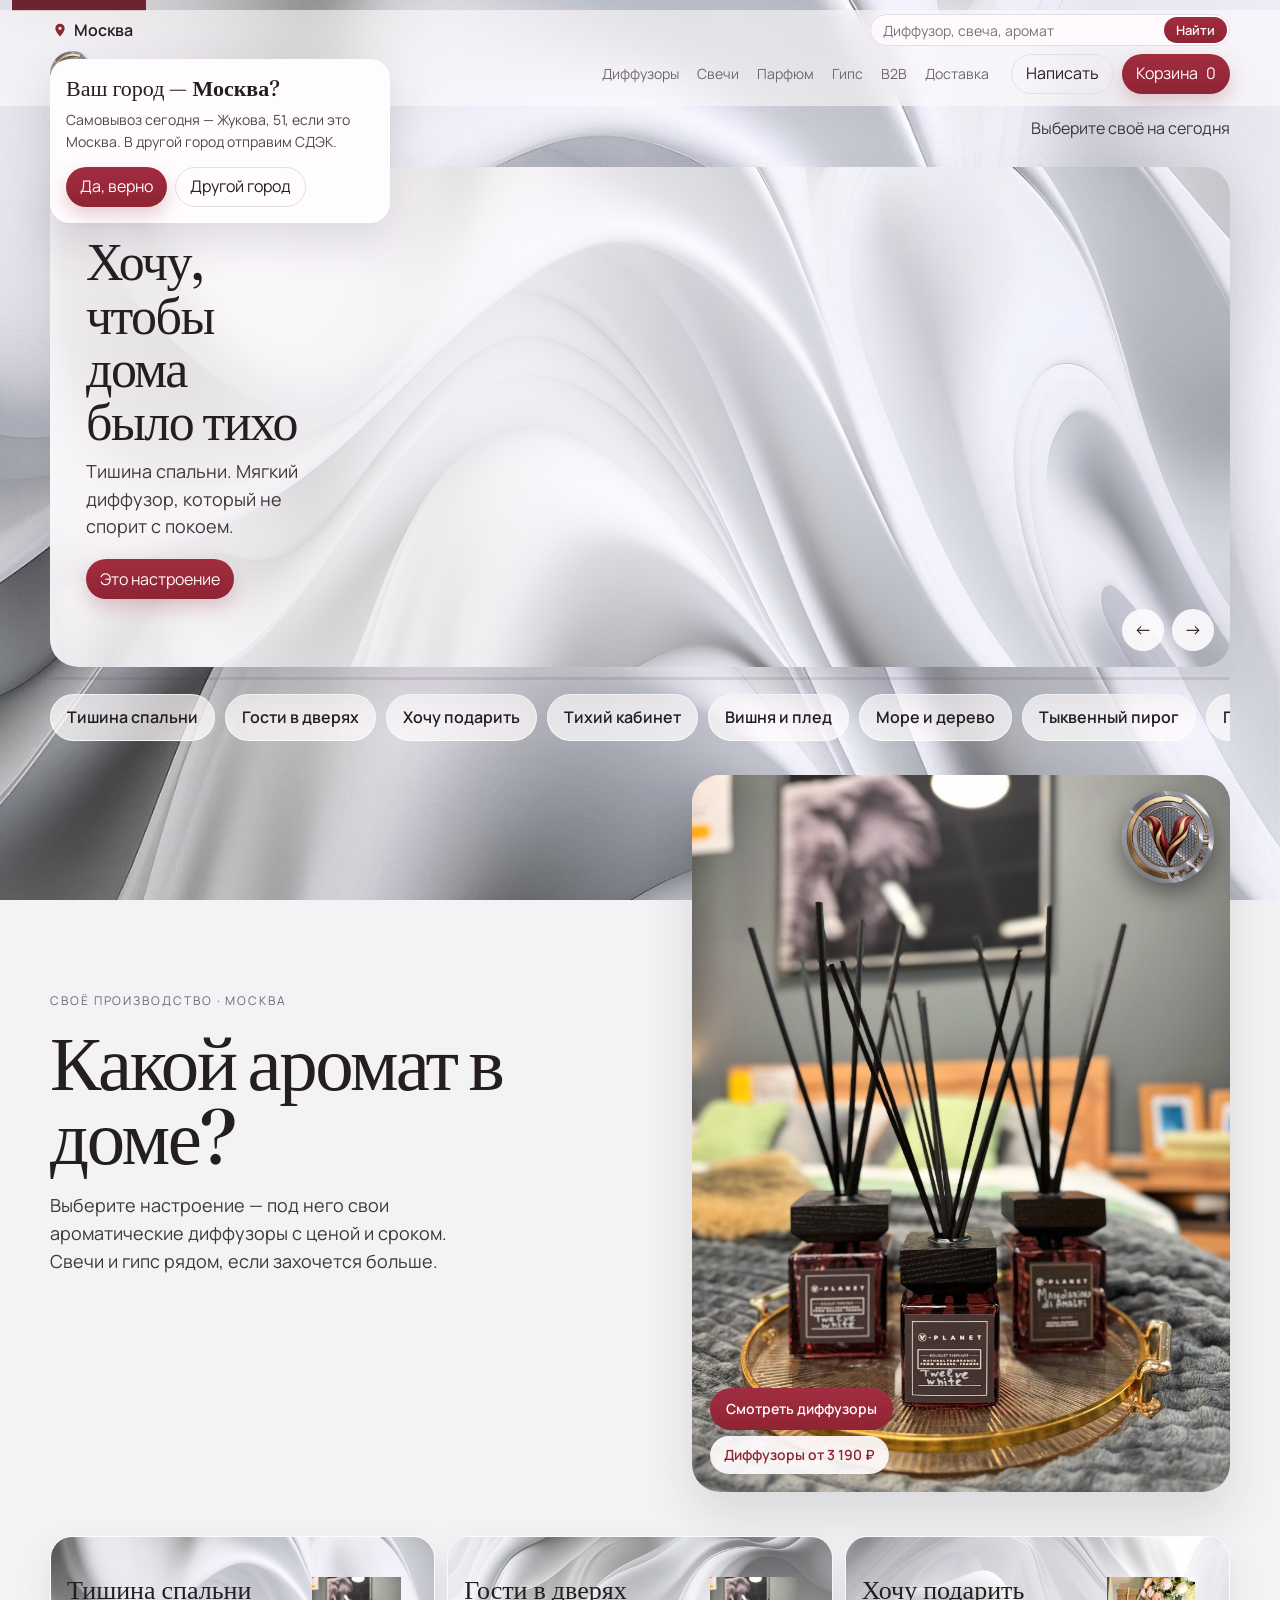
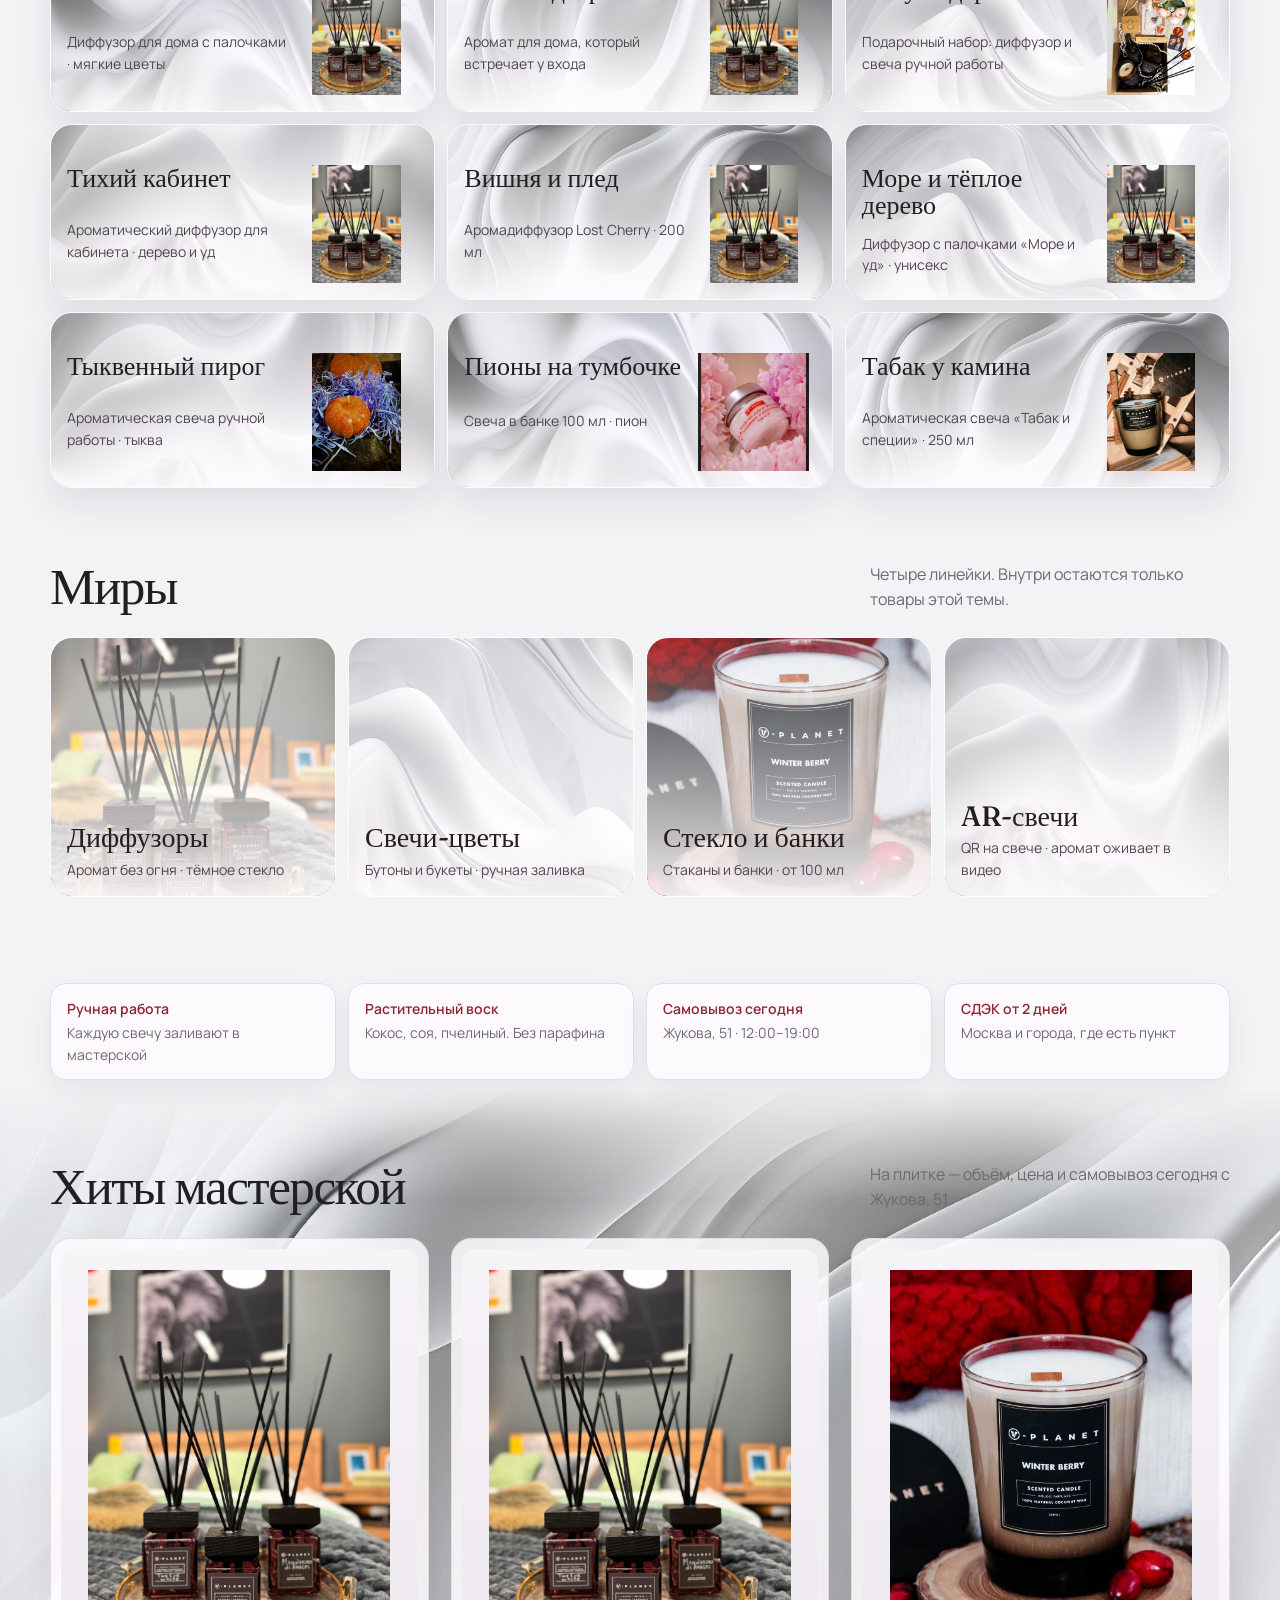
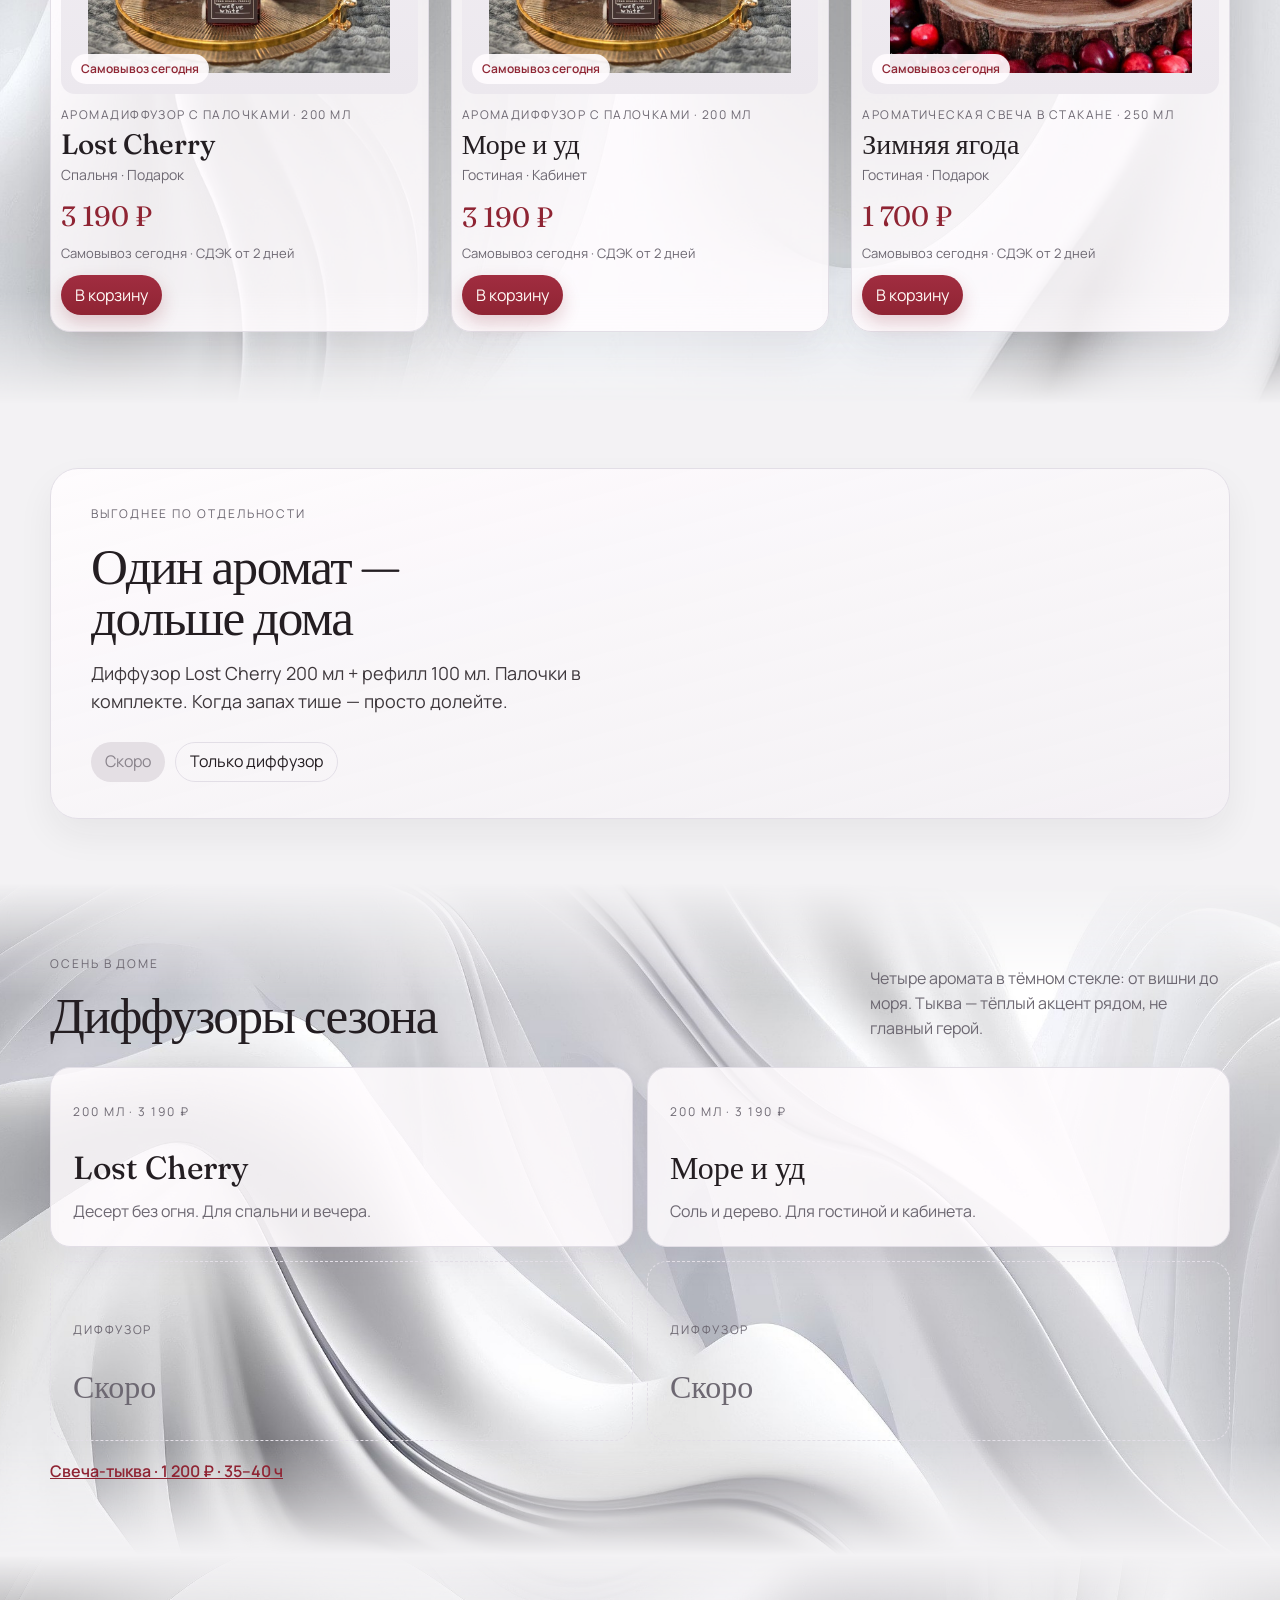
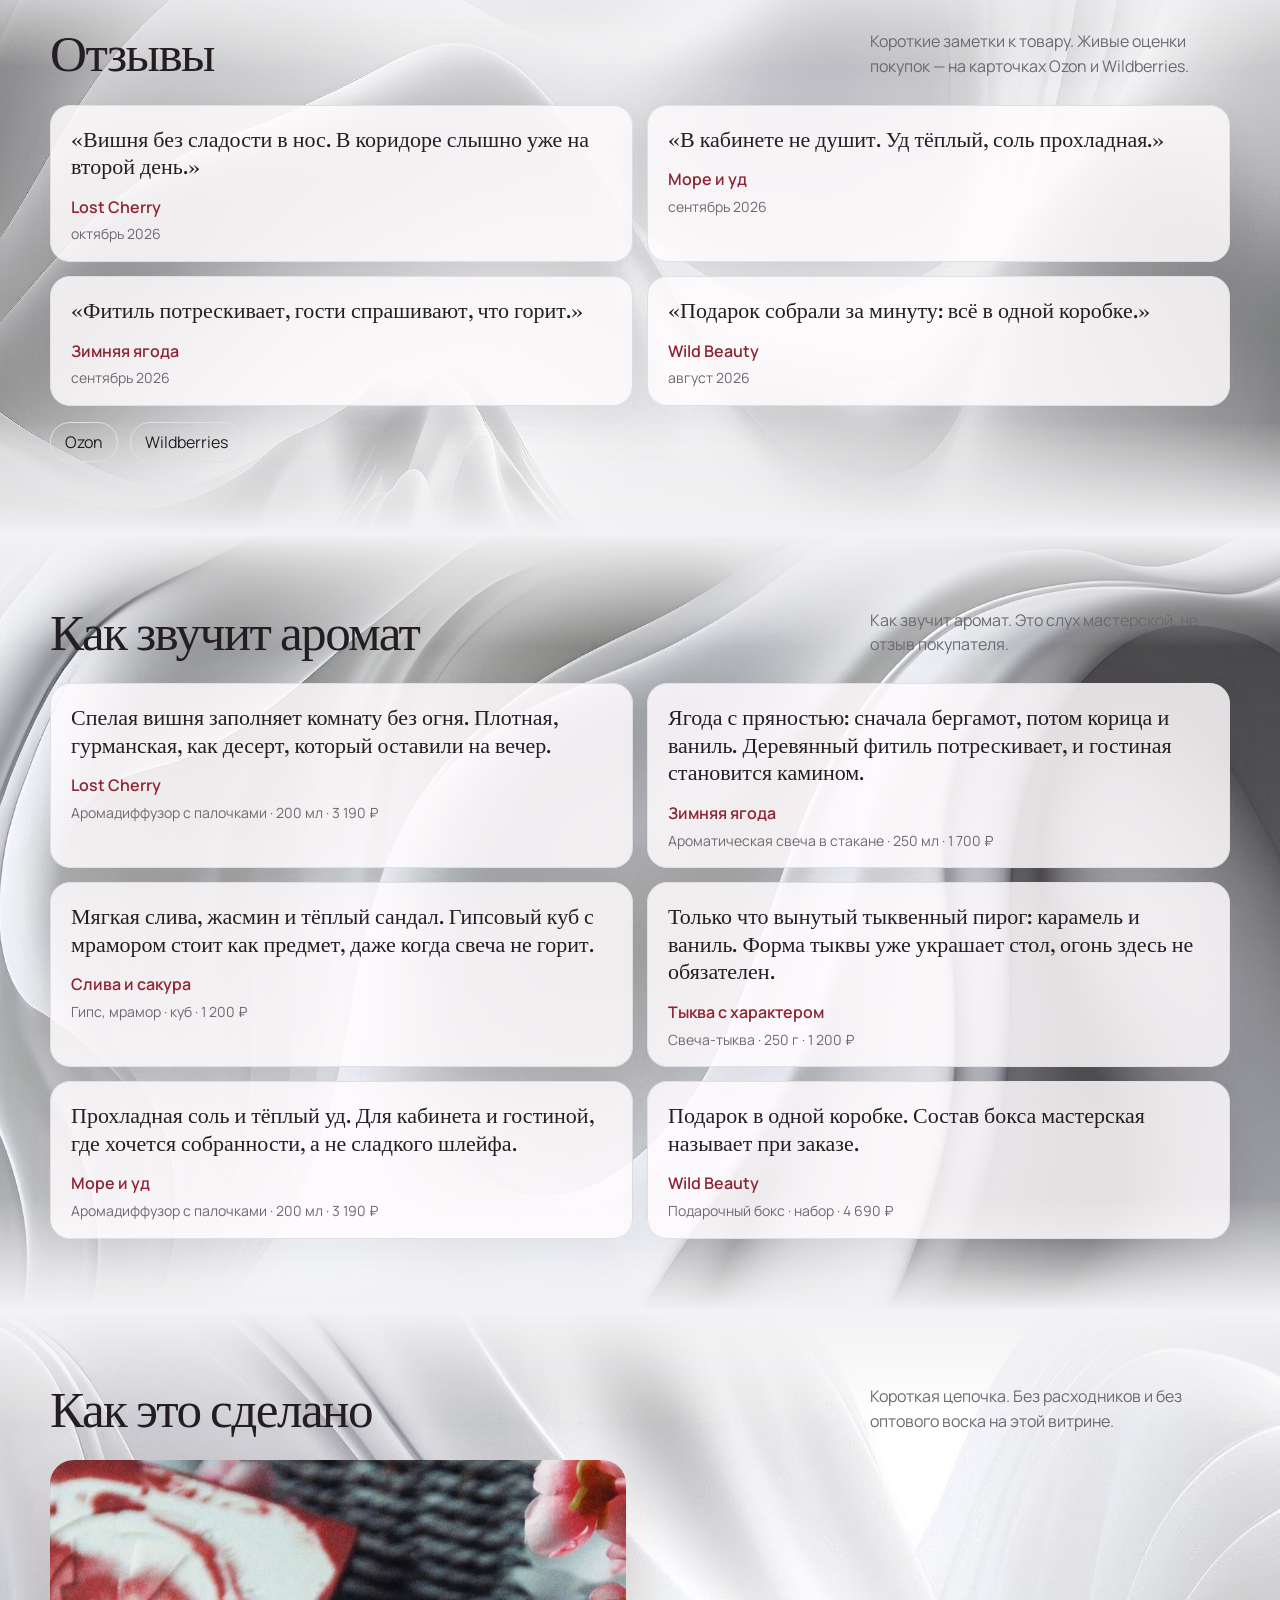
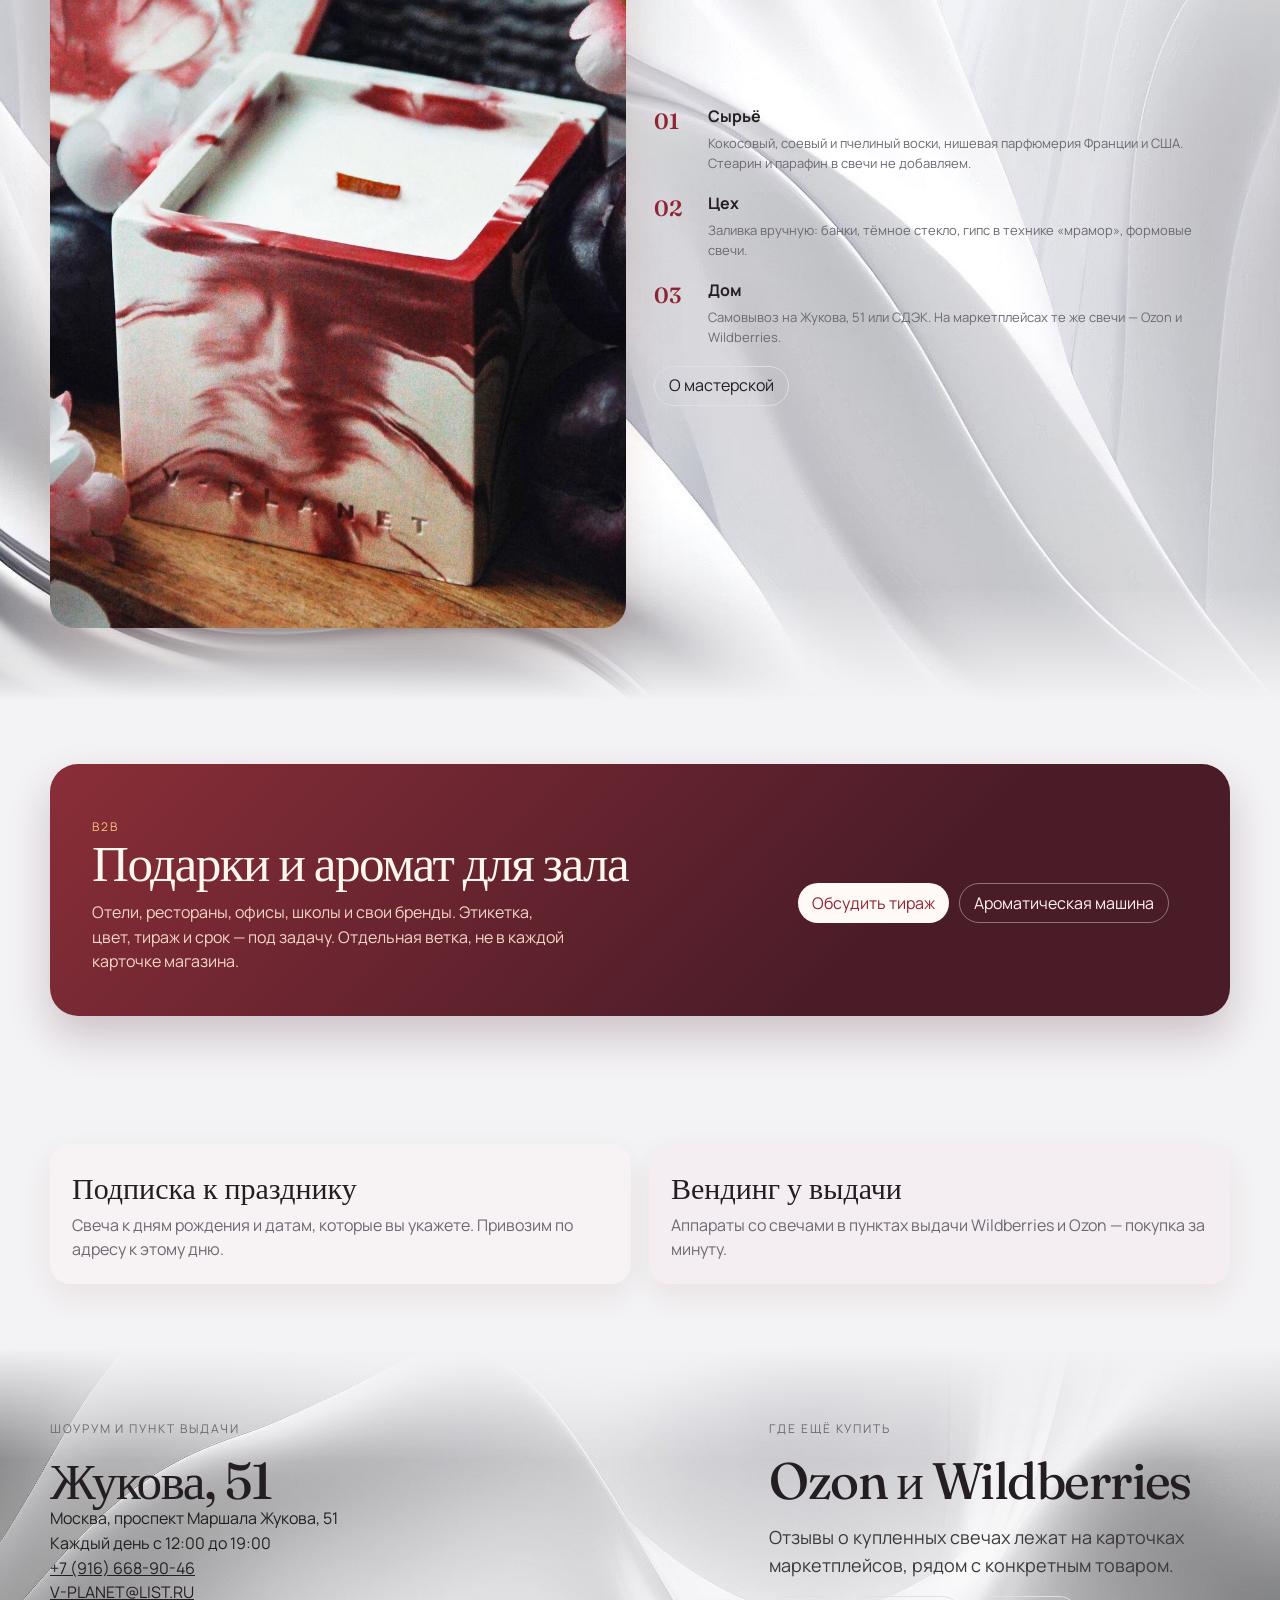
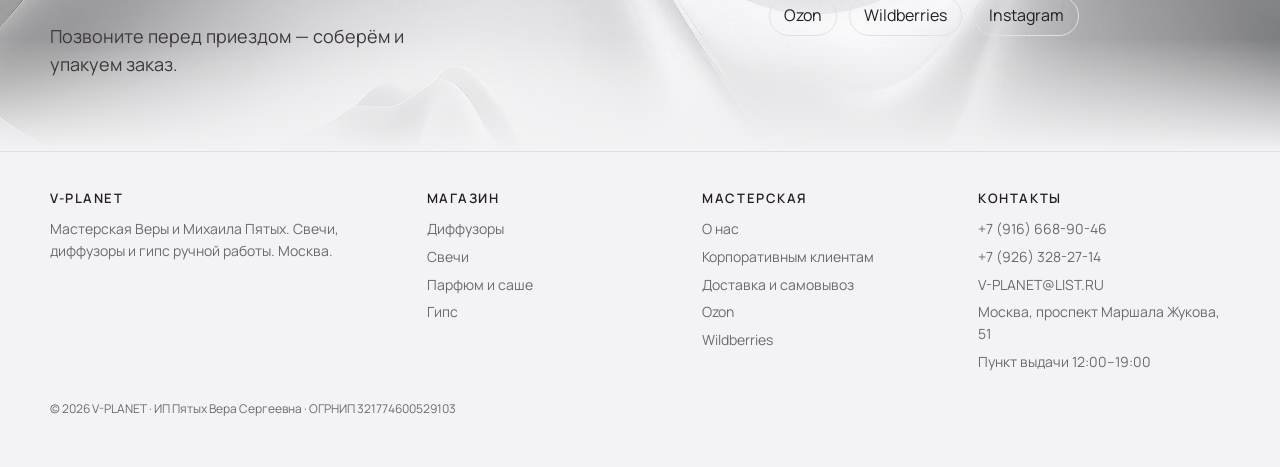
==== commit 75540965: "Show the mood banner before the hero. Guests land on the rotating mood banner first. The diffuser he" ====
--- a/index.html
+++ b/index.html
@@ -14,20 +14,6 @@
 <body data-page="home">
   <img class="site-bg" src="images/bg-main.jpg" alt="">
   <main id="main">
-    <section class="wrap hero">
-      <div>
-        <p class="kicker">Своё производство · Москва</p>
-        <h1><span class="sr">Аромат для дома: диффузоры и свечи ручной работы</span><span aria-hidden="true">Какой аромат в доме?</span></h1>
-        <p class="lead">Выберите настроение — под него свои ароматические диффузоры с ценой и сроком. Свечи и гипс рядом, если захочется больше.</p>
-      </div>
-      <a class="hero-photo" href="catalog.html?cat=diffuser">
-        <img src="images/diffuser.jpg" alt="Ароматические диффузоры V-PLANET в тёмном стекле">
-        <img class="hero-logo" src="images/logo.png" alt="">
-        <span class="hero-cta">Смотреть диффузоры</span>
-        <span class="hero-badge">Диффузоры от 3 190 ₽</span>
-      </a>
-    </section>
-
     <section class="vibe" aria-label="Настроение на сегодня">
       <div class="vibe-head">
         <p class="kicker">Как настроение?</p>
@@ -136,6 +122,20 @@
       </div>
     </section>
 
+    <section class="wrap hero">
+      <div>
+        <p class="kicker">Своё производство · Москва</p>
+        <h1><span class="sr">Аромат для дома: диффузоры и свечи ручной работы</span><span aria-hidden="true">Какой аромат в доме?</span></h1>
+        <p class="lead">Выберите настроение — под него свои ароматические диффузоры с ценой и сроком. Свечи и гипс рядом, если захочется больше.</p>
+      </div>
+      <a class="hero-photo" href="catalog.html?cat=diffuser">
+        <img src="images/diffuser.jpg" alt="Ароматические диффузоры V-PLANET в тёмном стекле">
+        <img class="hero-logo" src="images/logo.png" alt="">
+        <span class="hero-cta">Смотреть диффузоры</span>
+        <span class="hero-badge">Диффузоры от 3 190 ₽</span>
+      </a>
+    </section>
+
     <section class="wrap mood-open">
       <nav class="mood-picks" aria-label="Настроение">
         <a class="mood-bedroom" href="catalog.html?mood=bedroom"><img class="mood-silk" src="images/bg-main.jpg" alt="" style="object-position:18% 42%"><img class="mood-product" src="images/diffuser.jpg" alt=""><strong>Тишина спальни</strong><span>Диффузор для дома с палочками · мягкие цветы</span></a>
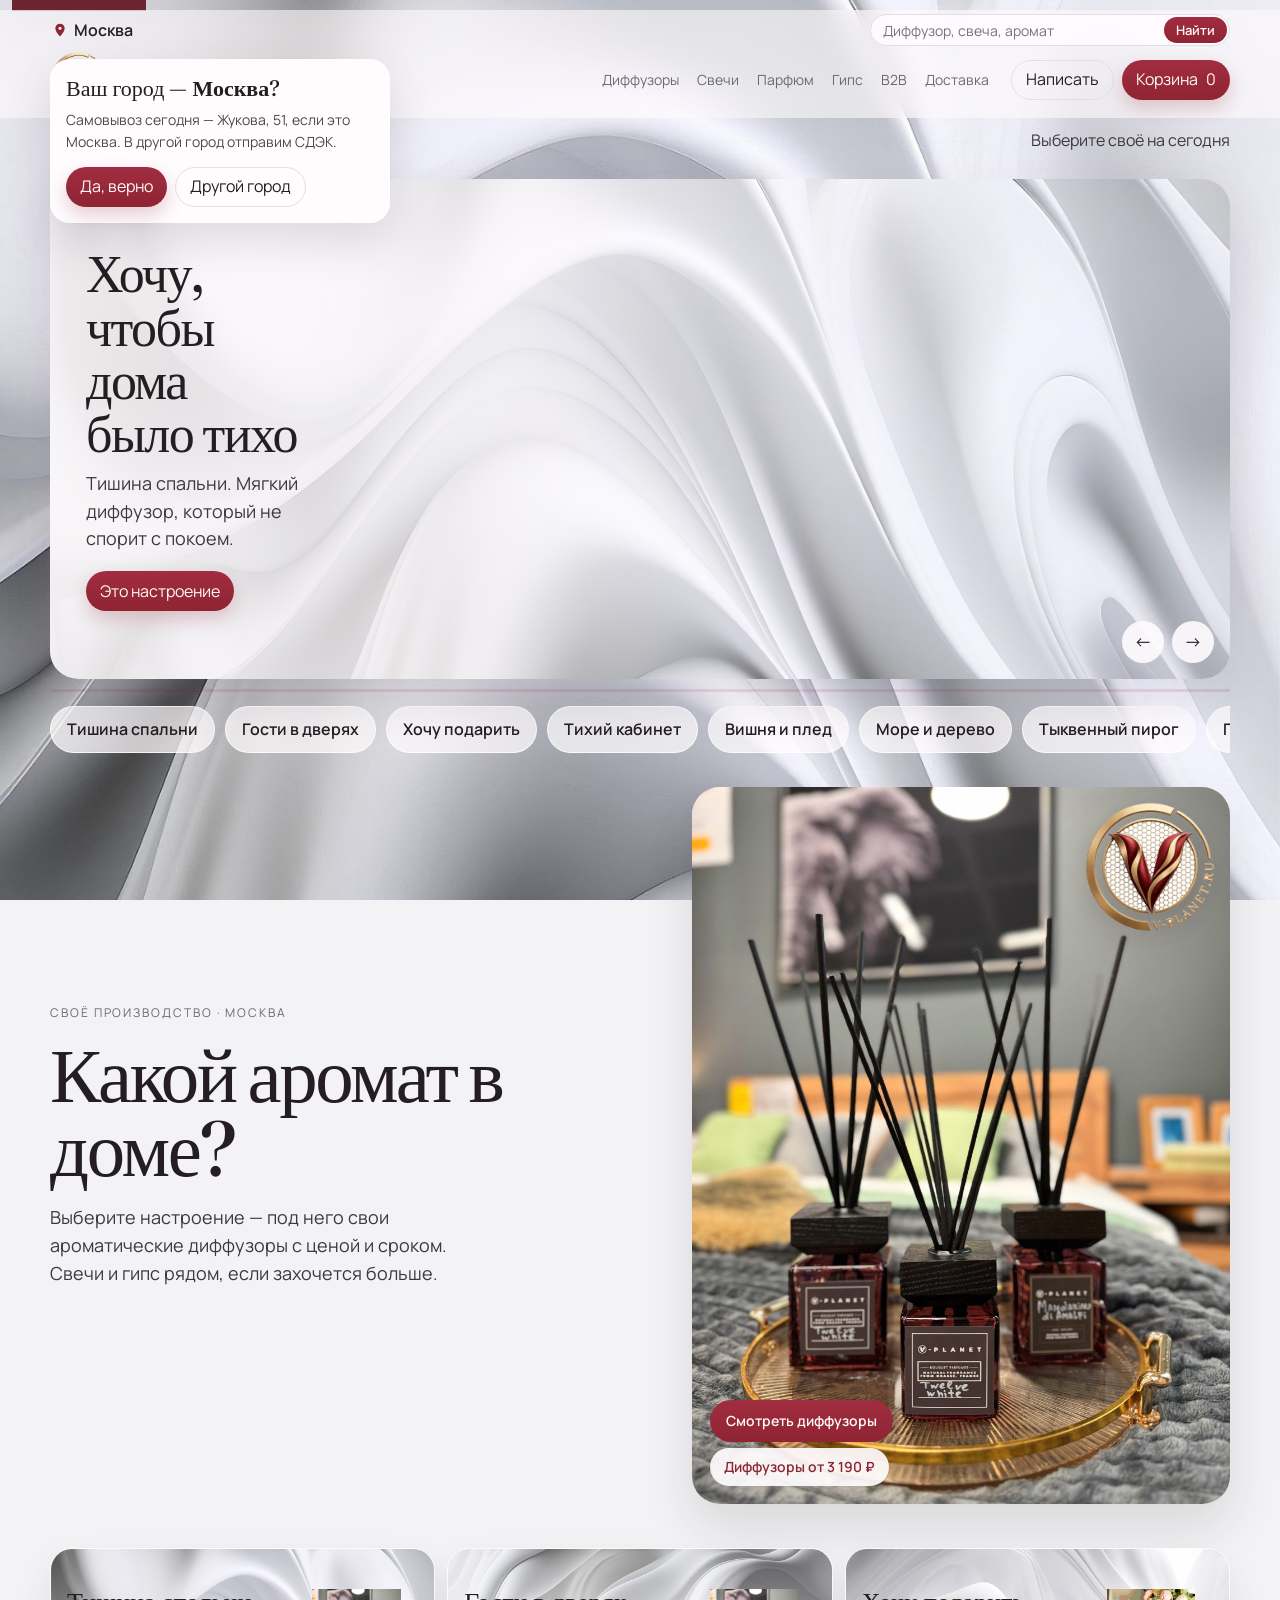
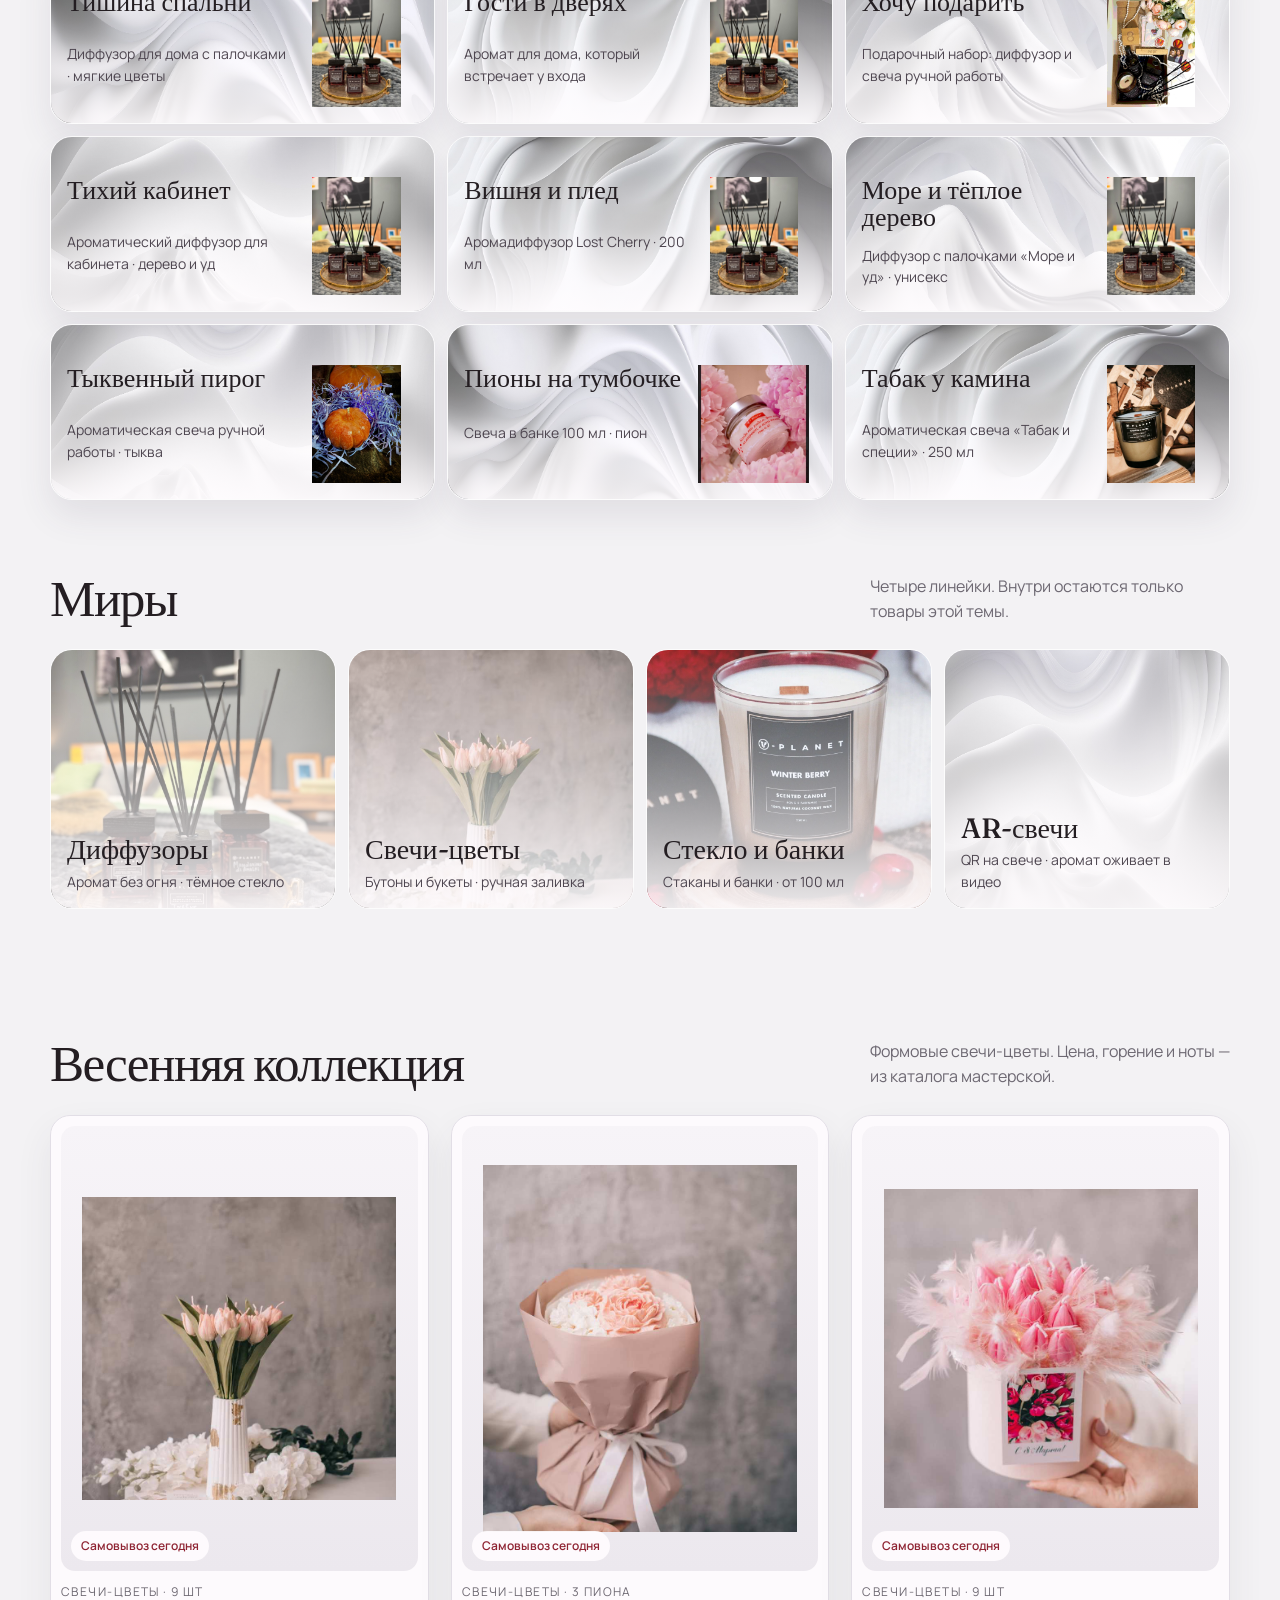
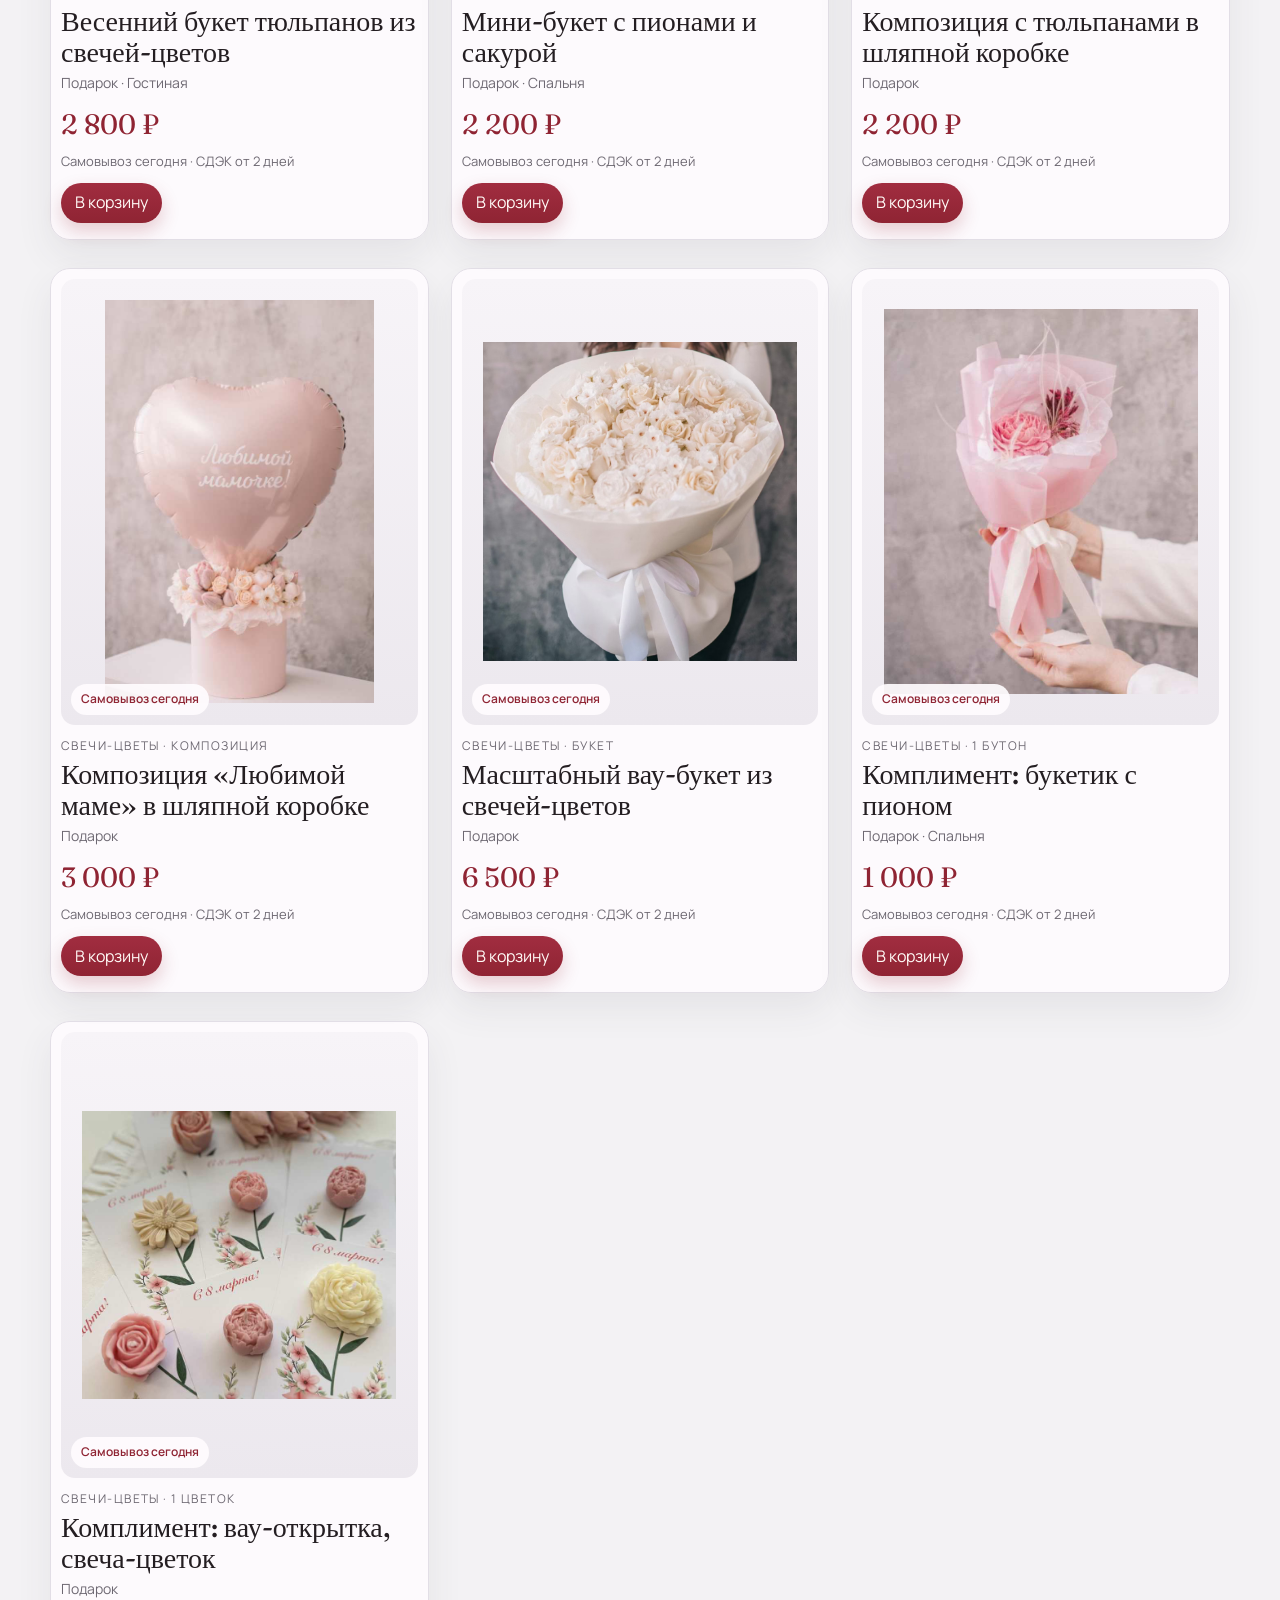
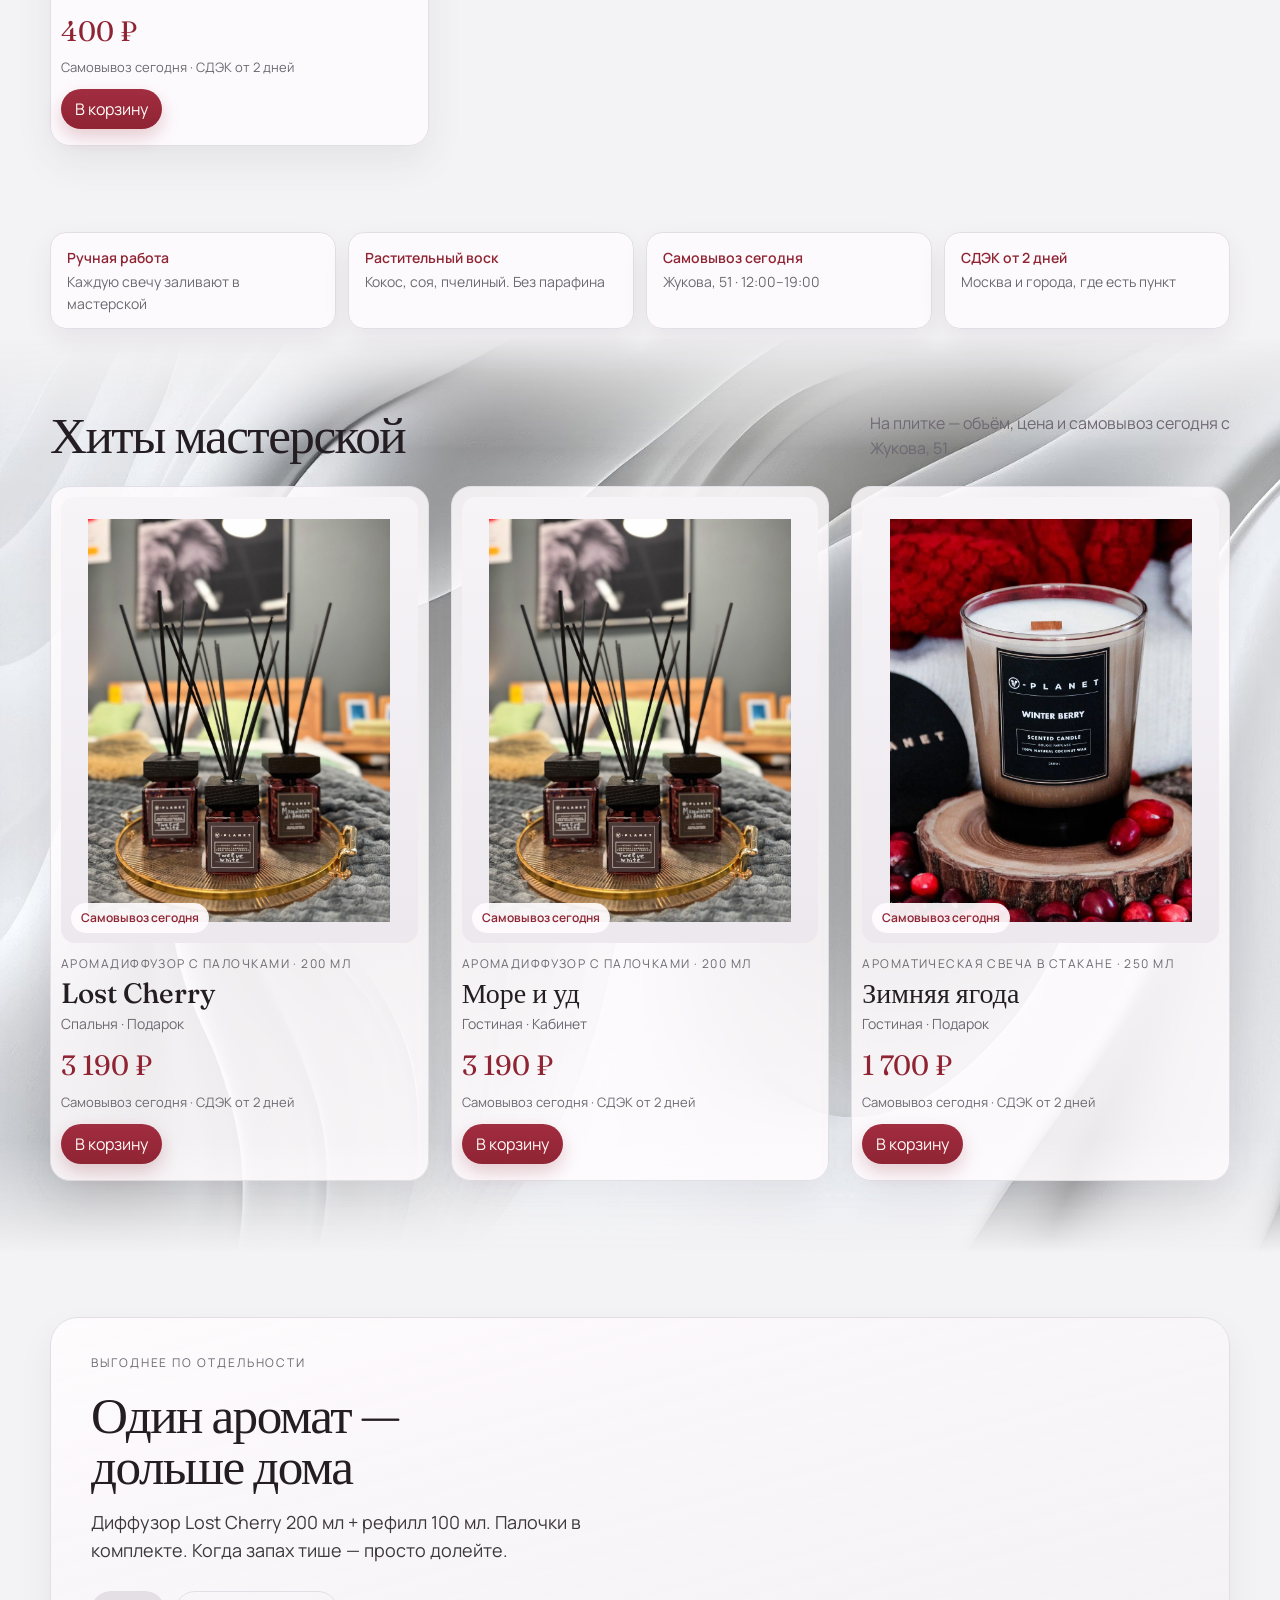
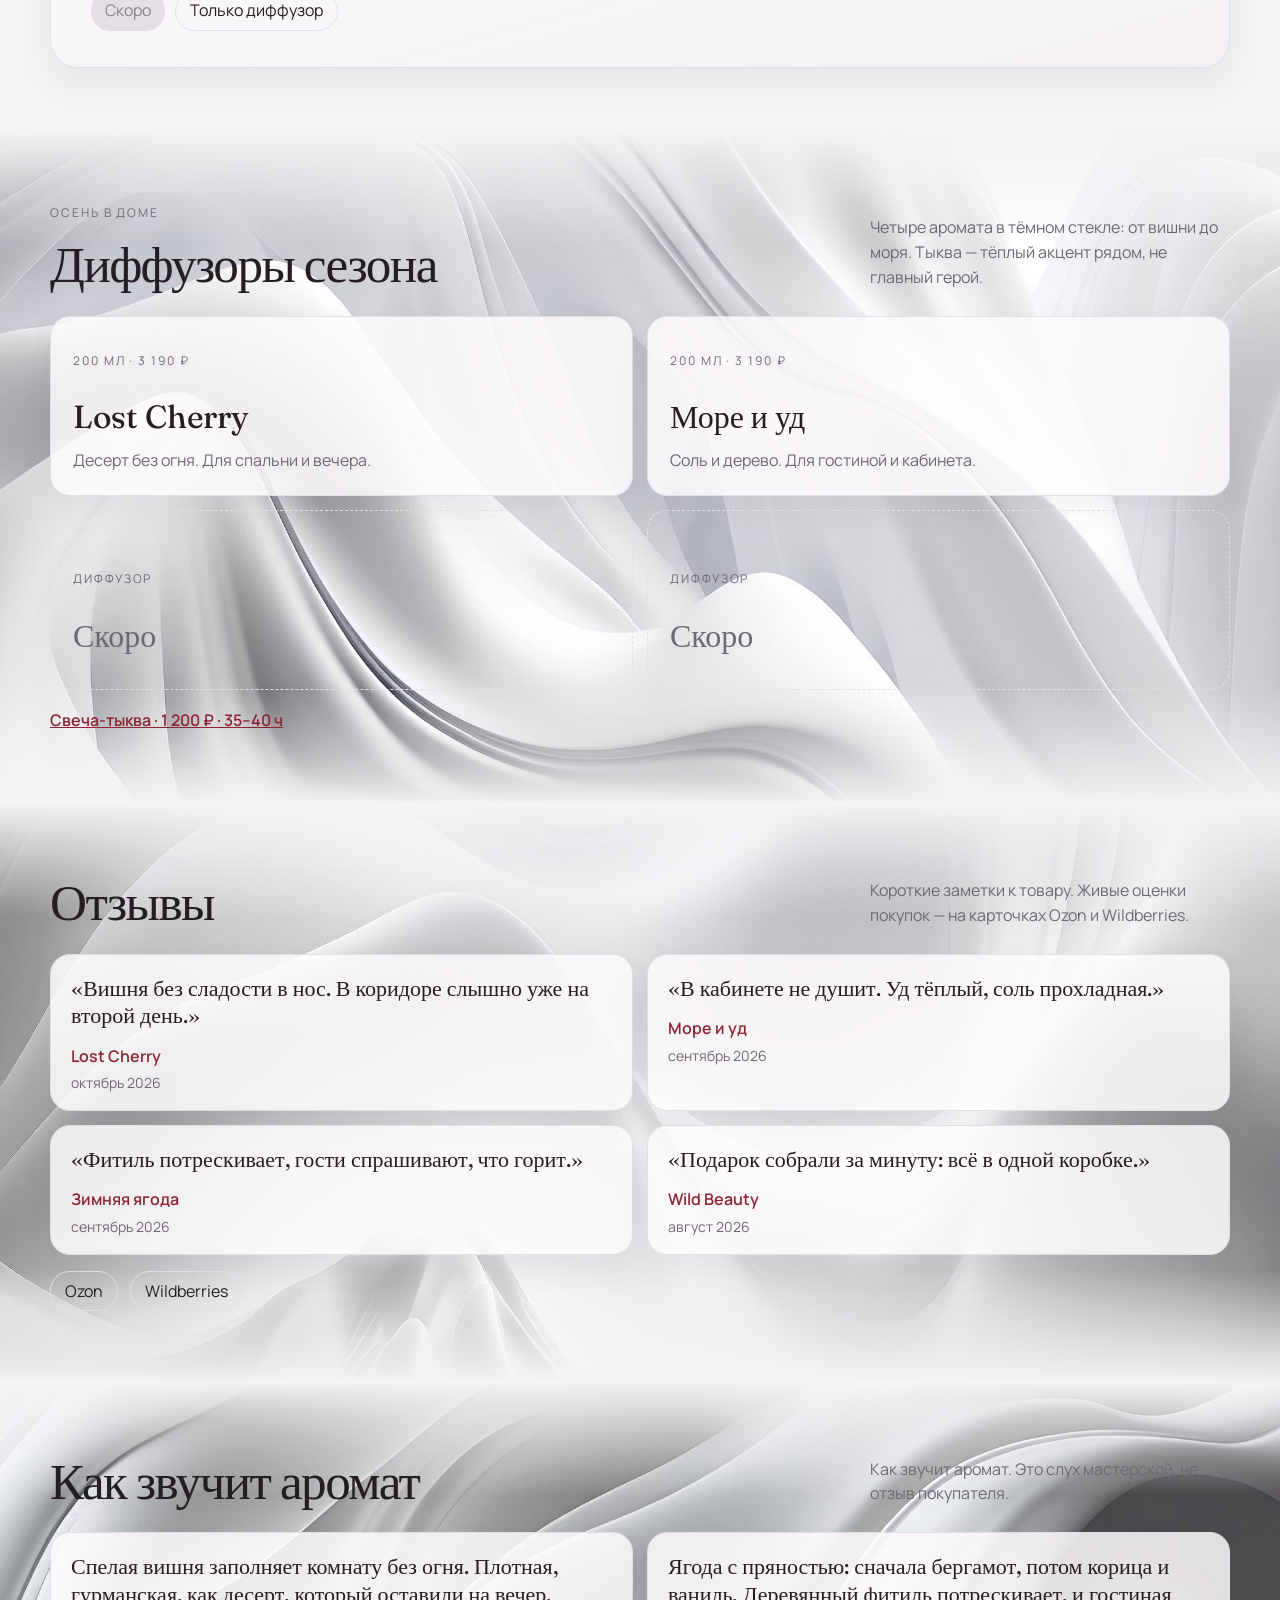
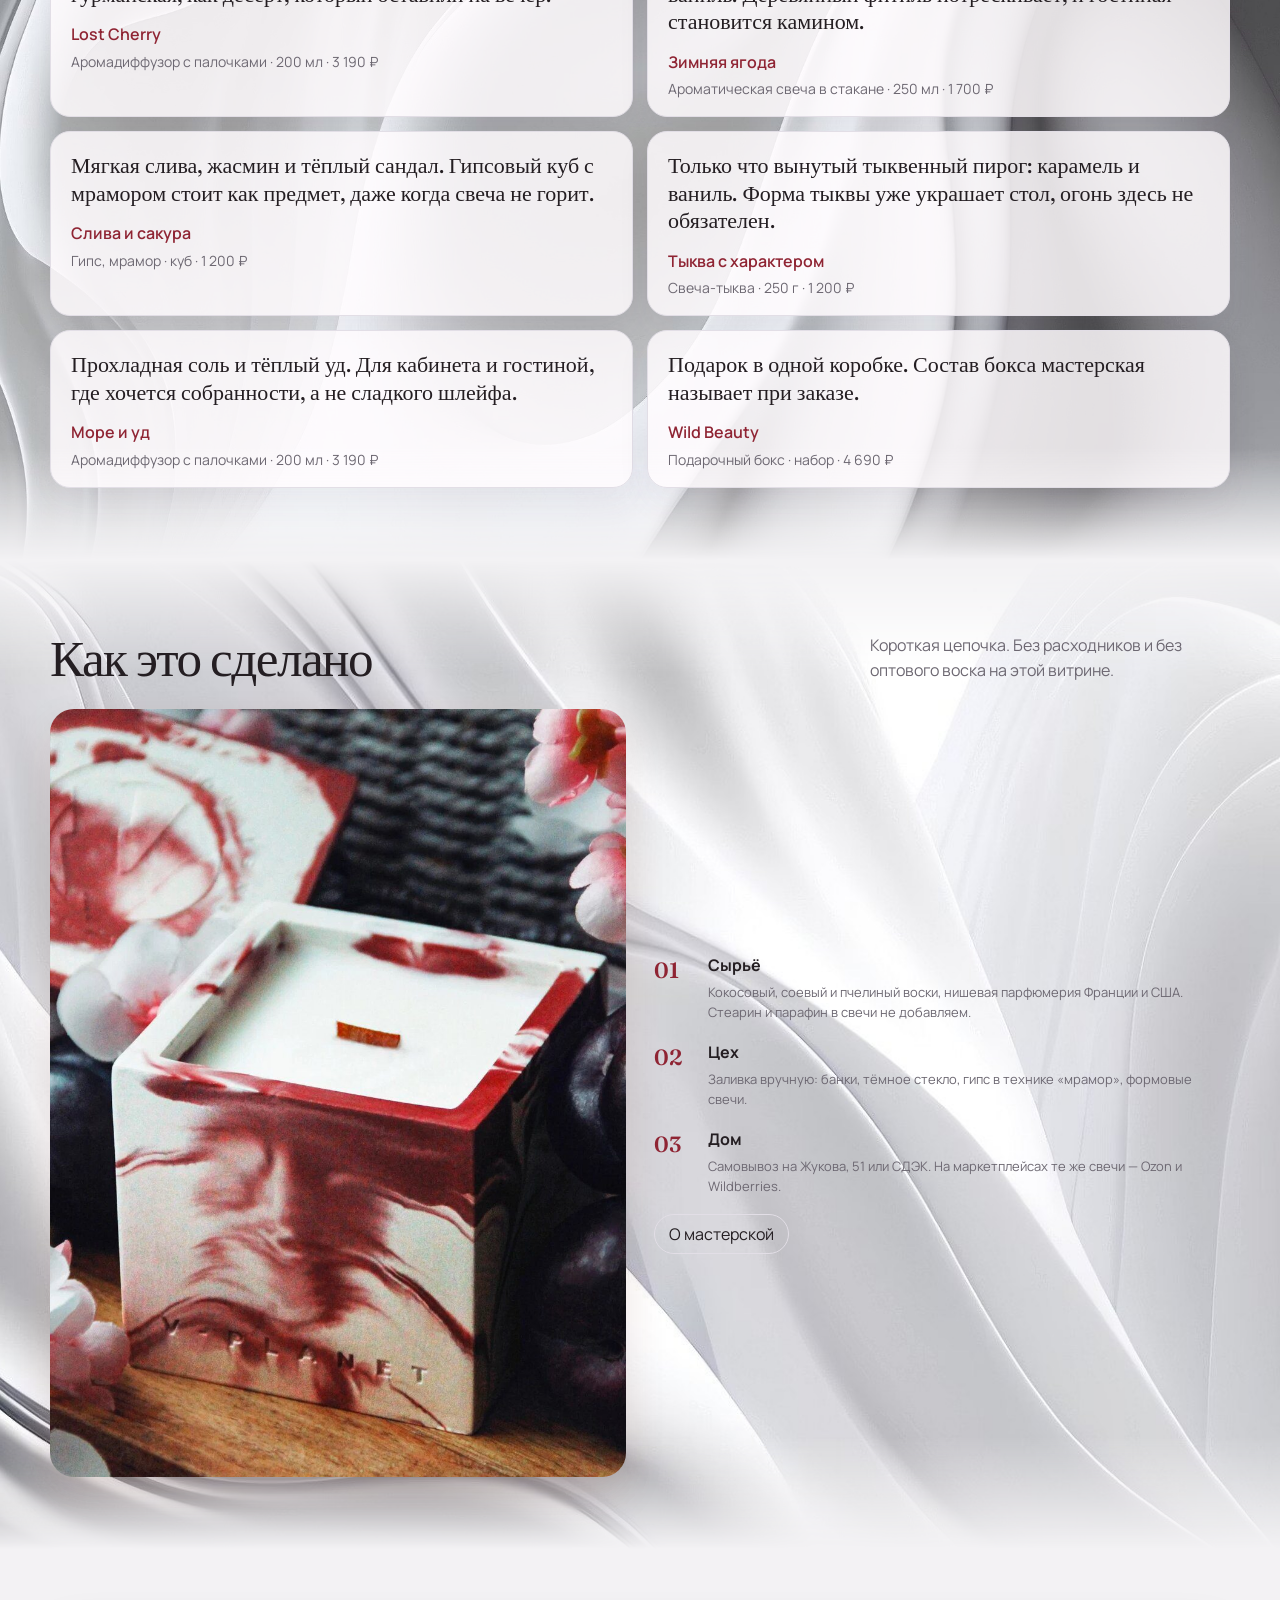
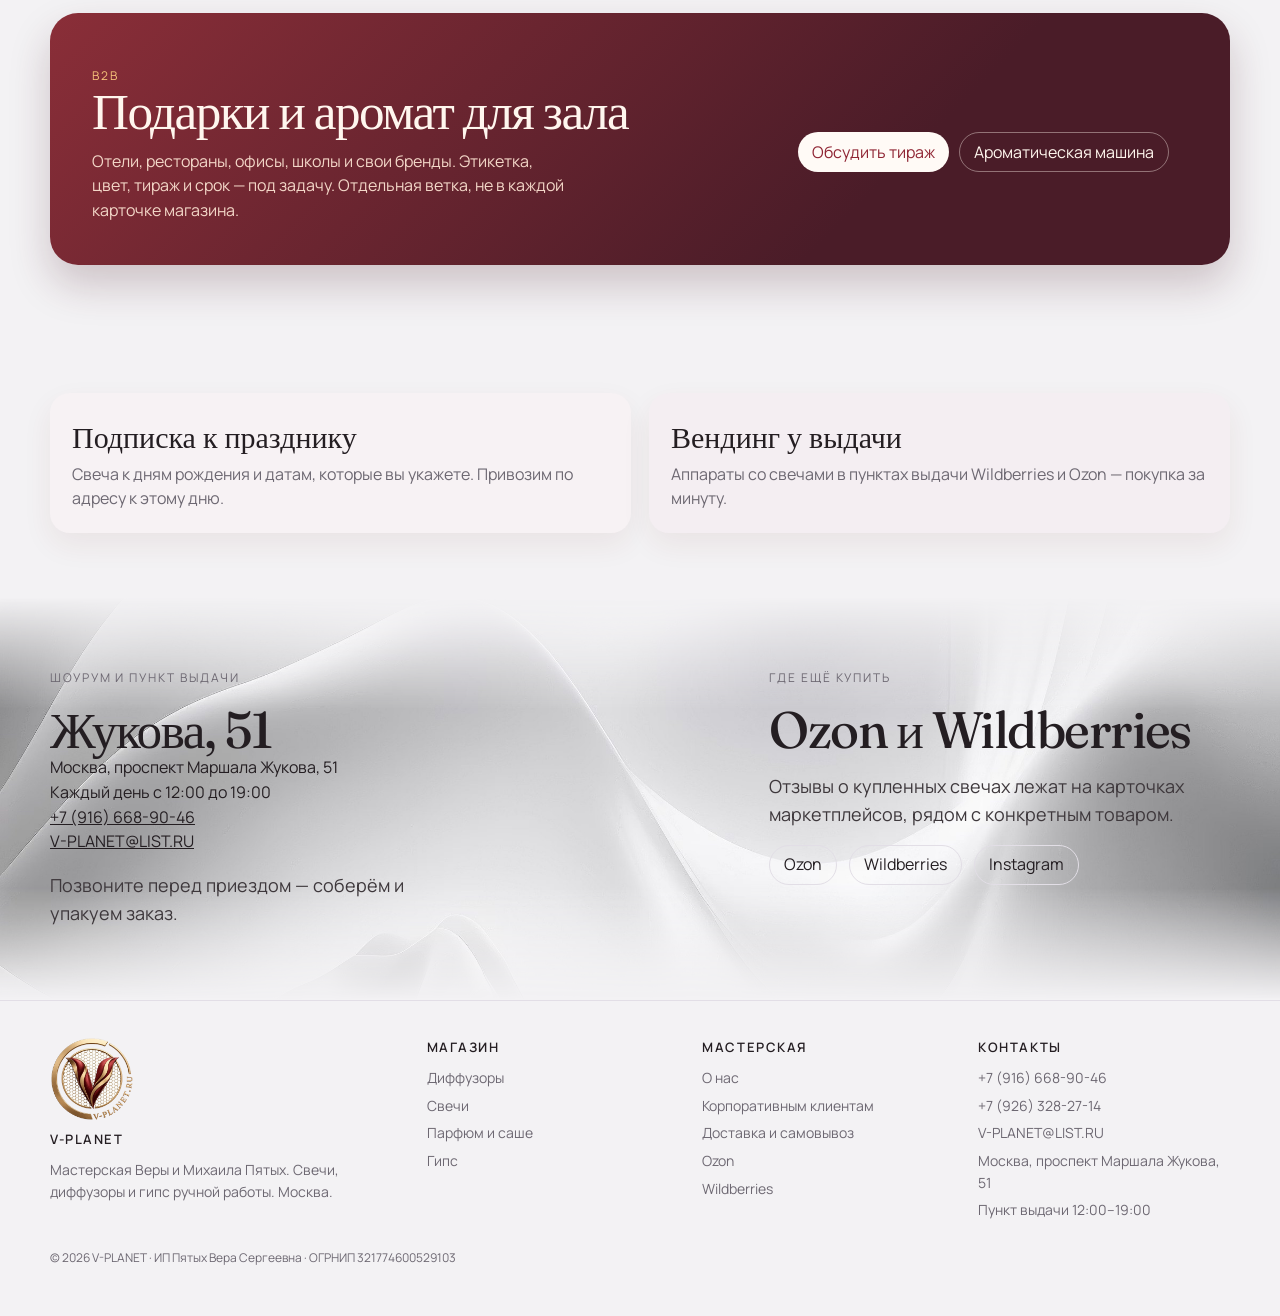
==== commit 6a61210e: "Add the spring flower-candle collection from the catalog. Tulip, peony, rose, and card bouquets now " ====
--- a/index.html
+++ b/index.html
@@ -157,10 +157,18 @@
       </div>
       <div class="world-row">
         <a href="world.html?id=diffuser"><img src="images/diffuser.jpg" alt=""><strong>Диффузоры</strong><span>Аромат без огня · тёмное стекло</span></a>
-        <a href="world.html?id=flower"><img src="images/bg-scroll-2.jpg" alt=""><strong>Свечи-цветы</strong><span>Бутоны и букеты · ручная заливка</span></a>
+        <a href="world.html?id=flower"><img src="images/spring/tulips.jpg" alt=""><strong>Свечи-цветы</strong><span>Бутоны и букеты · ручная заливка</span></a>
         <a href="world.html?id=glass"><img src="images/winter-glass.jpg" alt=""><strong>Стекло и банки</strong><span>Стаканы и банки · от 100 мл</span></a>
         <a href="world.html?id=ar"><img src="images/bg-scroll-3.jpg" alt=""><strong>AR-свечи</strong><span>QR на свече · аромат оживает в видео</span></a>
       </div>
+    </section>
+
+    <section class="section wrap" aria-label="Весенняя коллекция">
+      <div class="section-head">
+        <h2>Весенняя коллекция</h2>
+        <p>Формовые свечи-цветы. Цена, горение и ноты — из каталога мастерской.</p>
+      </div>
+      <div class="grid" data-spring></div>
     </section>
 
     <section class="wrap trust" aria-label="Коротко о заказе">
--- a/css/style.css
+++ b/css/style.css
@@ -92,7 +92,7 @@
   text-decoration: none;
   flex: 0 0 auto;
 }
-.brand img { width: 46px; height: 46px; border-radius: 50%; object-fit: cover; }
+.brand img { width: 58px; height: 58px; object-fit: contain; }
 .brand span {
   font-family: var(--serif);
   font-size: 20px;
@@ -373,14 +373,13 @@
 .hero-photo > img:first-child { width: 100%; height: 100%; object-fit: cover; min-height: 560px; }
 .hero-logo {
   position: absolute;
-  top: 16px;
-  right: 16px;
-  width: 92px;
-  height: 92px;
+  top: 14px;
+  right: 14px;
+  width: 132px;
+  height: 132px;
   min-height: 0;
-  object-fit: cover;
-  border-radius: 50%;
-  box-shadow: 0 10px 24px rgba(0, 0, 0, 0.45);
+  object-fit: contain;
+  filter: drop-shadow(0 10px 18px rgba(40, 24, 20, 0.28));
 }
 .hero-cta {
   position: absolute;
@@ -528,6 +527,9 @@
 }
 .world-cover img { width: 100%; aspect-ratio: 4 / 5; object-fit: cover; border-radius: 28px; }
 .world-cover + .grid, .world-cover + .list-block { margin-top: 28px; }
+.product-gallery { display: flex; gap: 8px; margin-top: 10px; flex-wrap: wrap; }
+.product-gallery button { border: 0; padding: 0; background: transparent; cursor: pointer; border-radius: 12px; overflow: hidden; }
+.product-gallery img { width: 76px; height: 76px; object-fit: cover; display: block; }
 .scents { display: flex; flex-wrap: wrap; gap: 8px; margin-top: 14px; }
 .scents a {
   text-decoration: none;
@@ -872,6 +874,7 @@
 }
 .site-footer a { color: var(--muted); text-decoration: none; }
 .site-footer a:hover { color: var(--ink); }
+.footer-logo { width: 84px; height: 84px; object-fit: contain; display: block; margin-bottom: 8px; }
 .site-footer h3 {
   font-family: var(--sans);
   font-size: 13px;
@@ -1084,7 +1087,7 @@
   .vibe-copy { padding: 22px; }
   .vibe-head { align-items: flex-start; flex-direction: column; gap: 4px; }
   [data-write] { display: none; }
-  .brand img { width: 40px; height: 40px; }
+  .brand img { width: 48px; height: 48px; }
   .brand span { font-size: 16px; letter-spacing: 0.08em; }
   .header-actions .solid,
   .header-actions .ghost { padding-inline: 12px; }
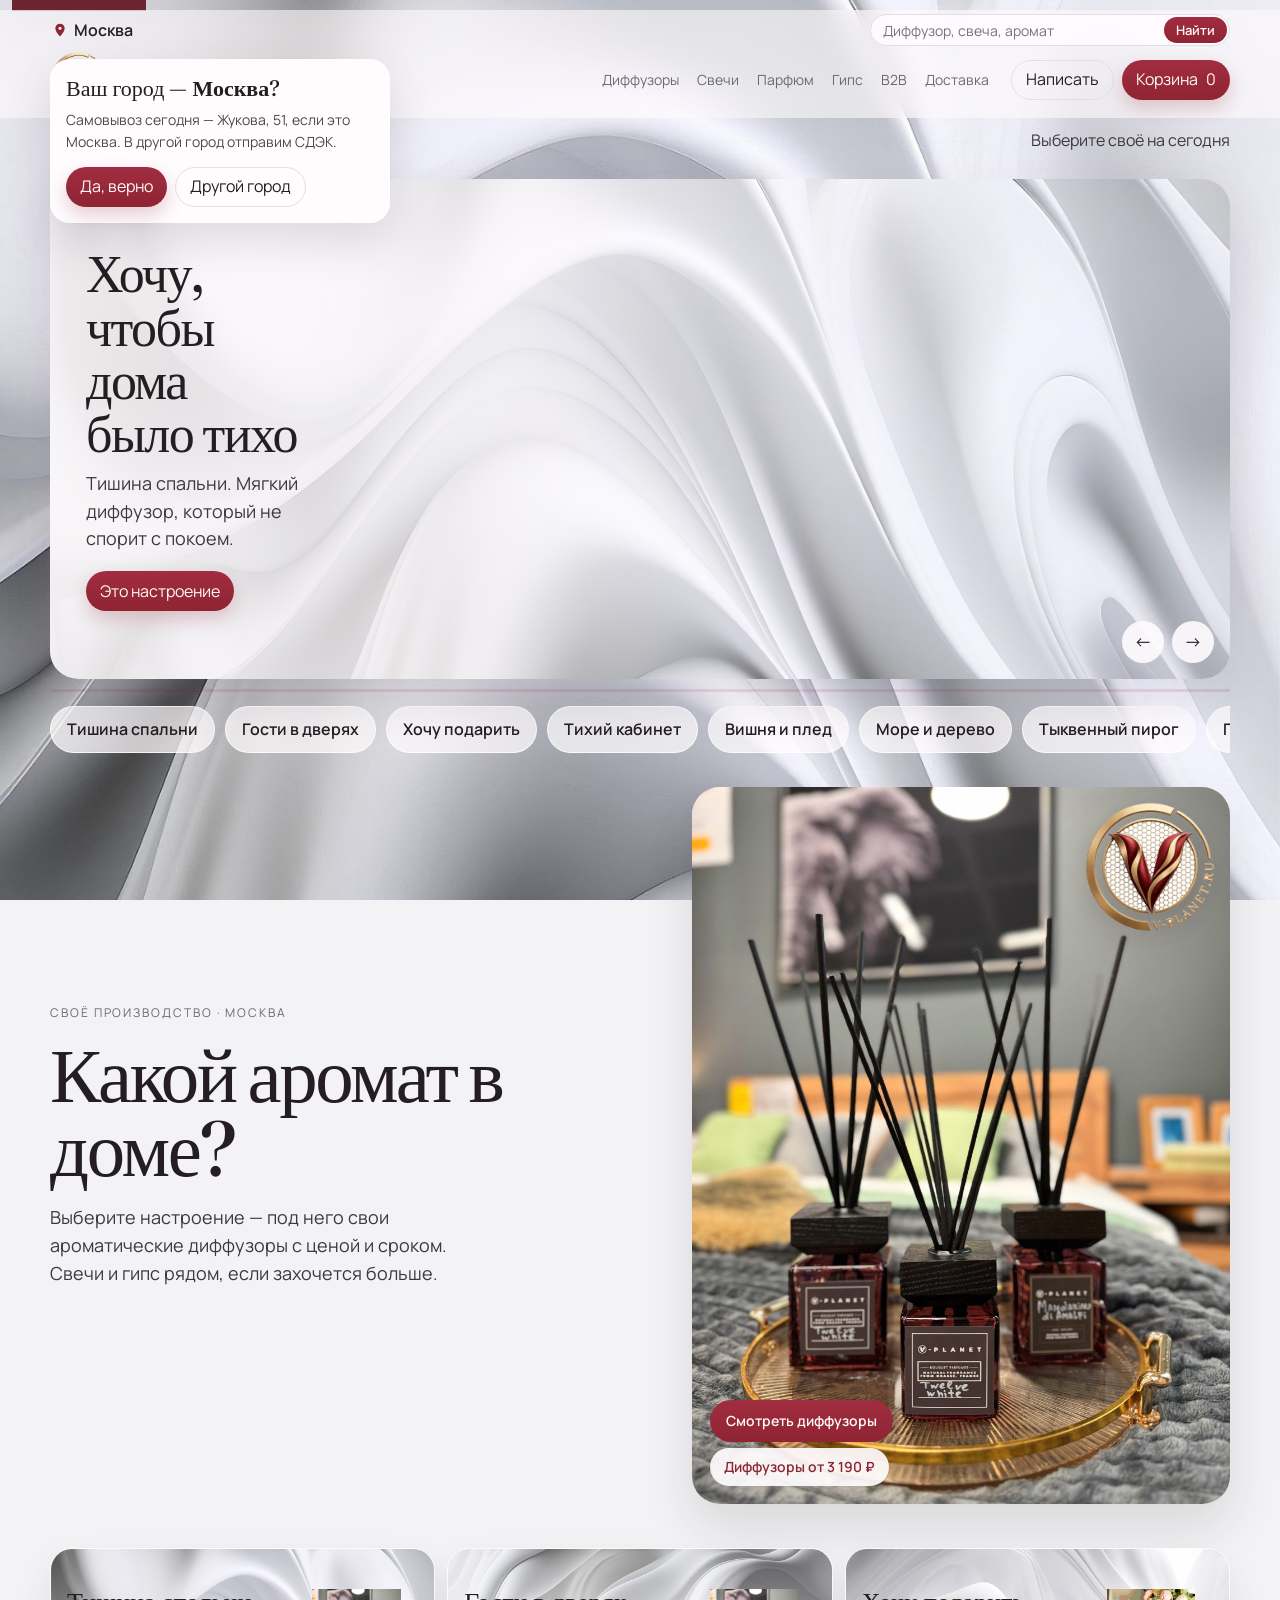
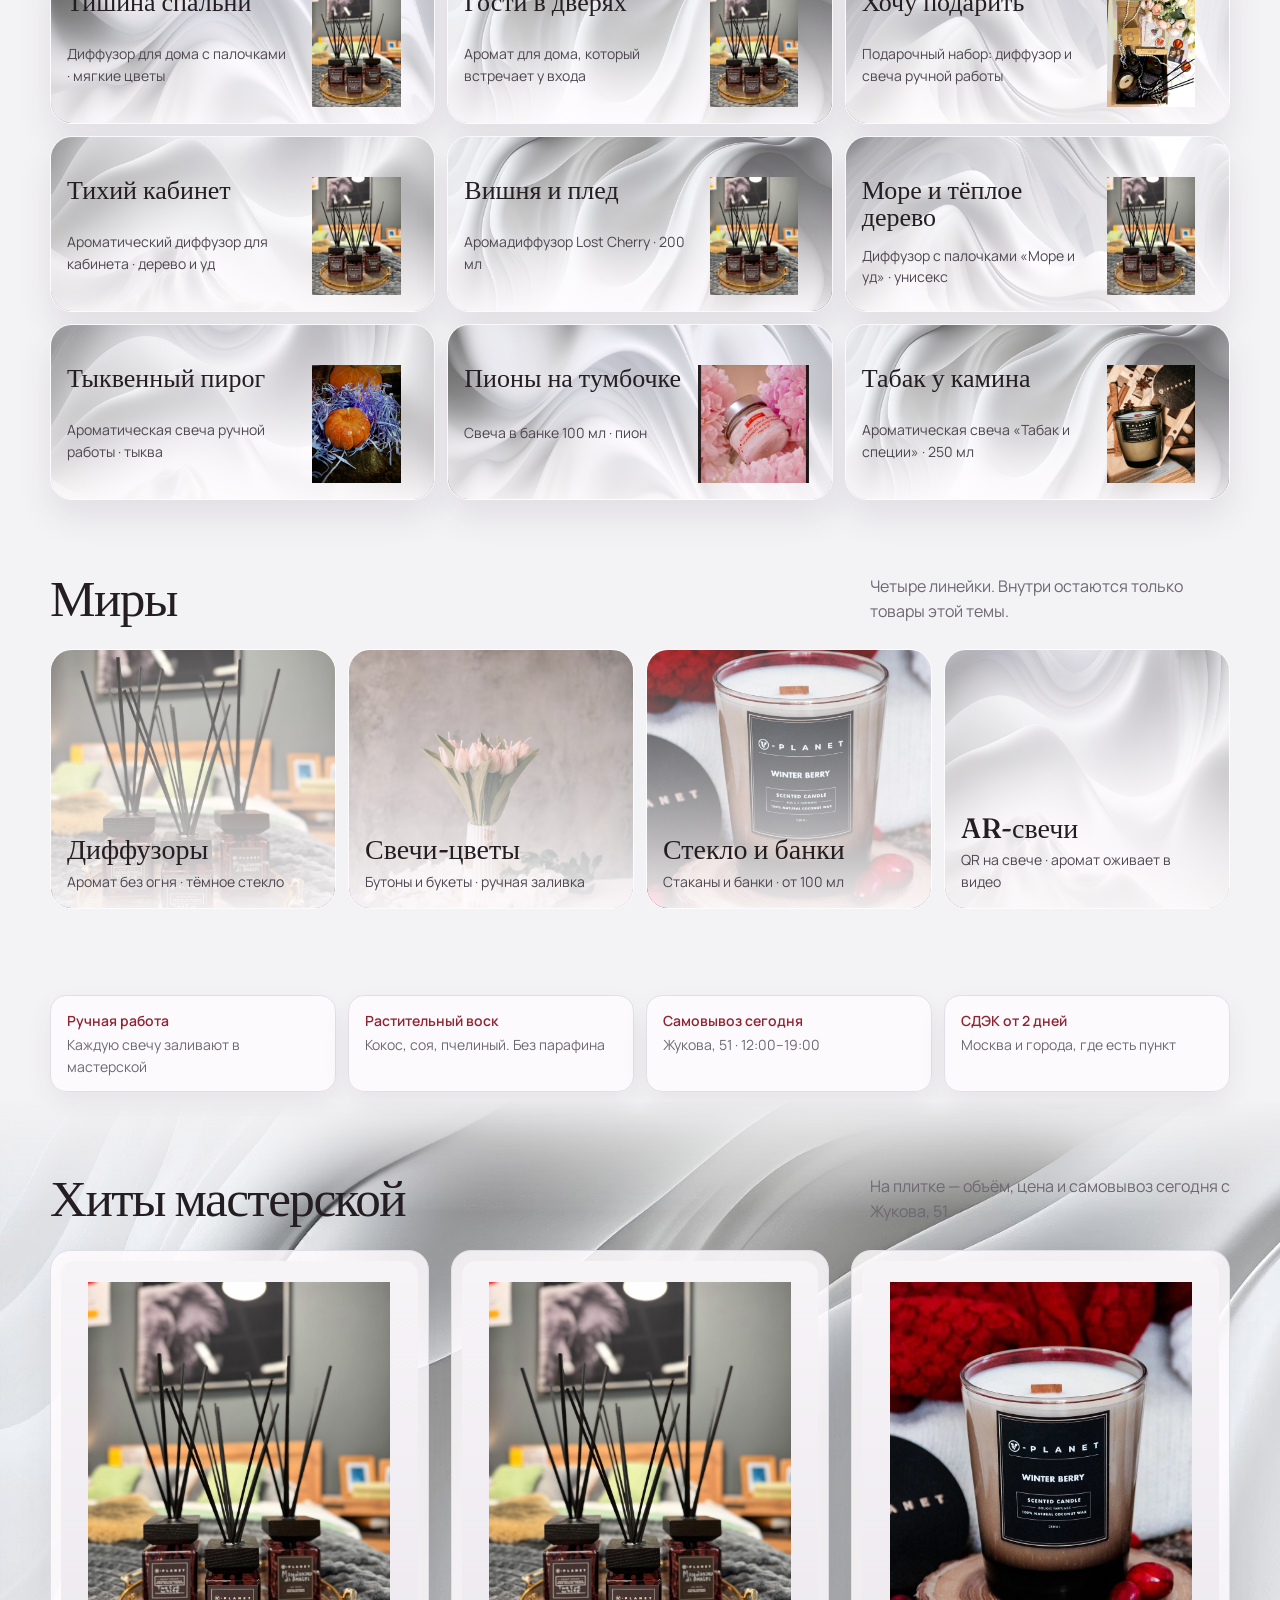
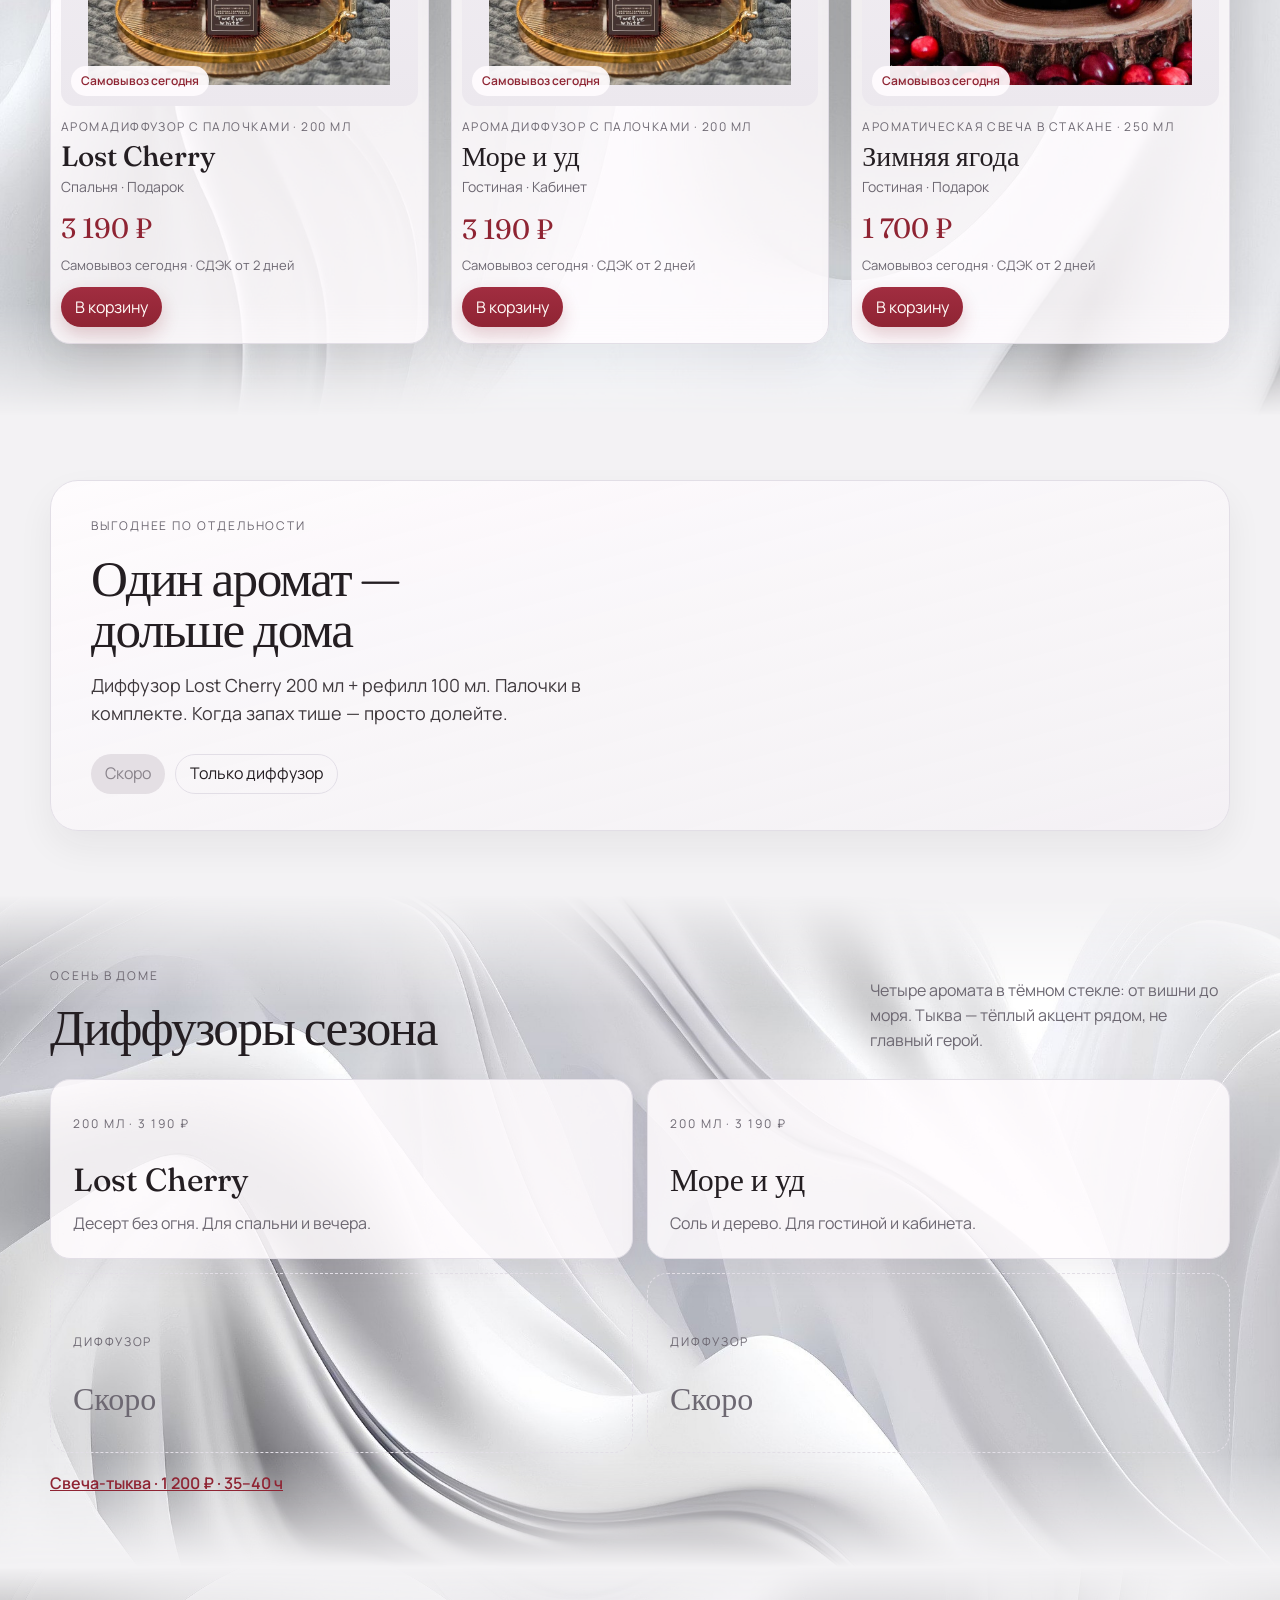
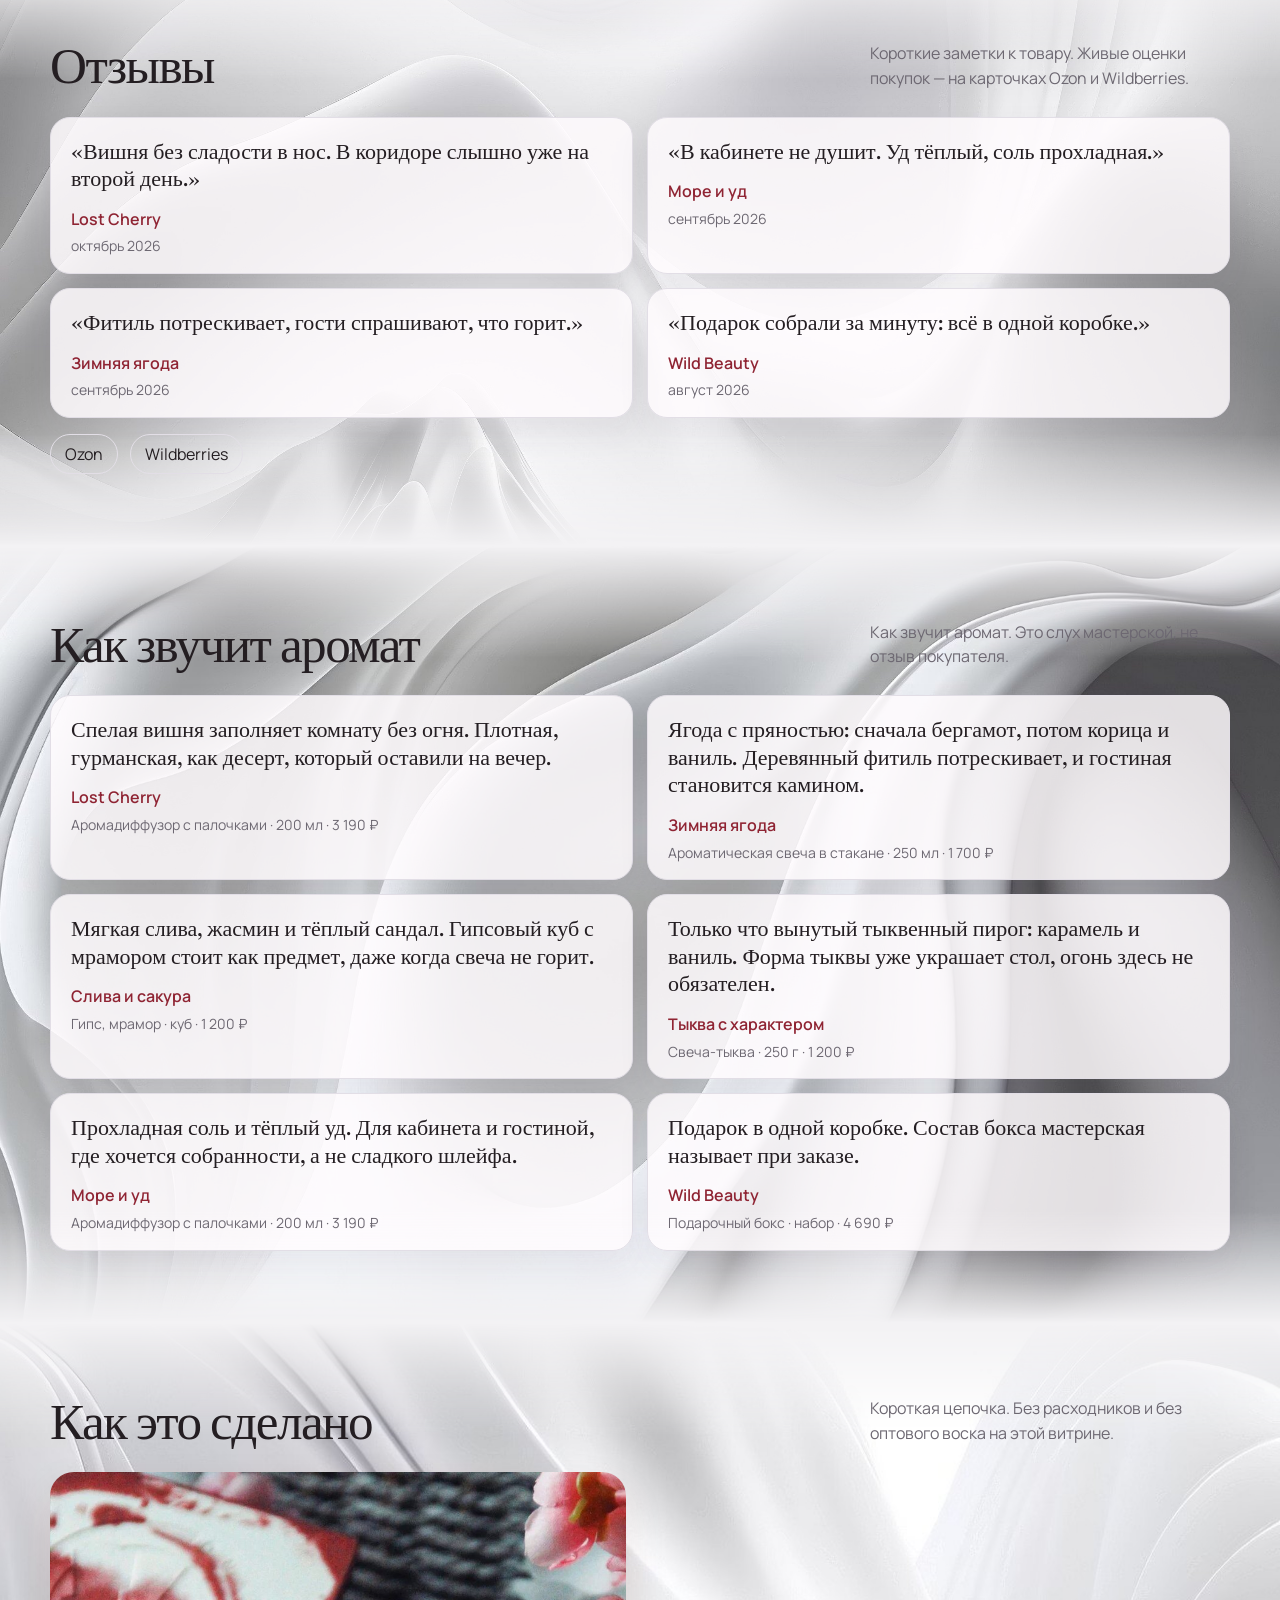
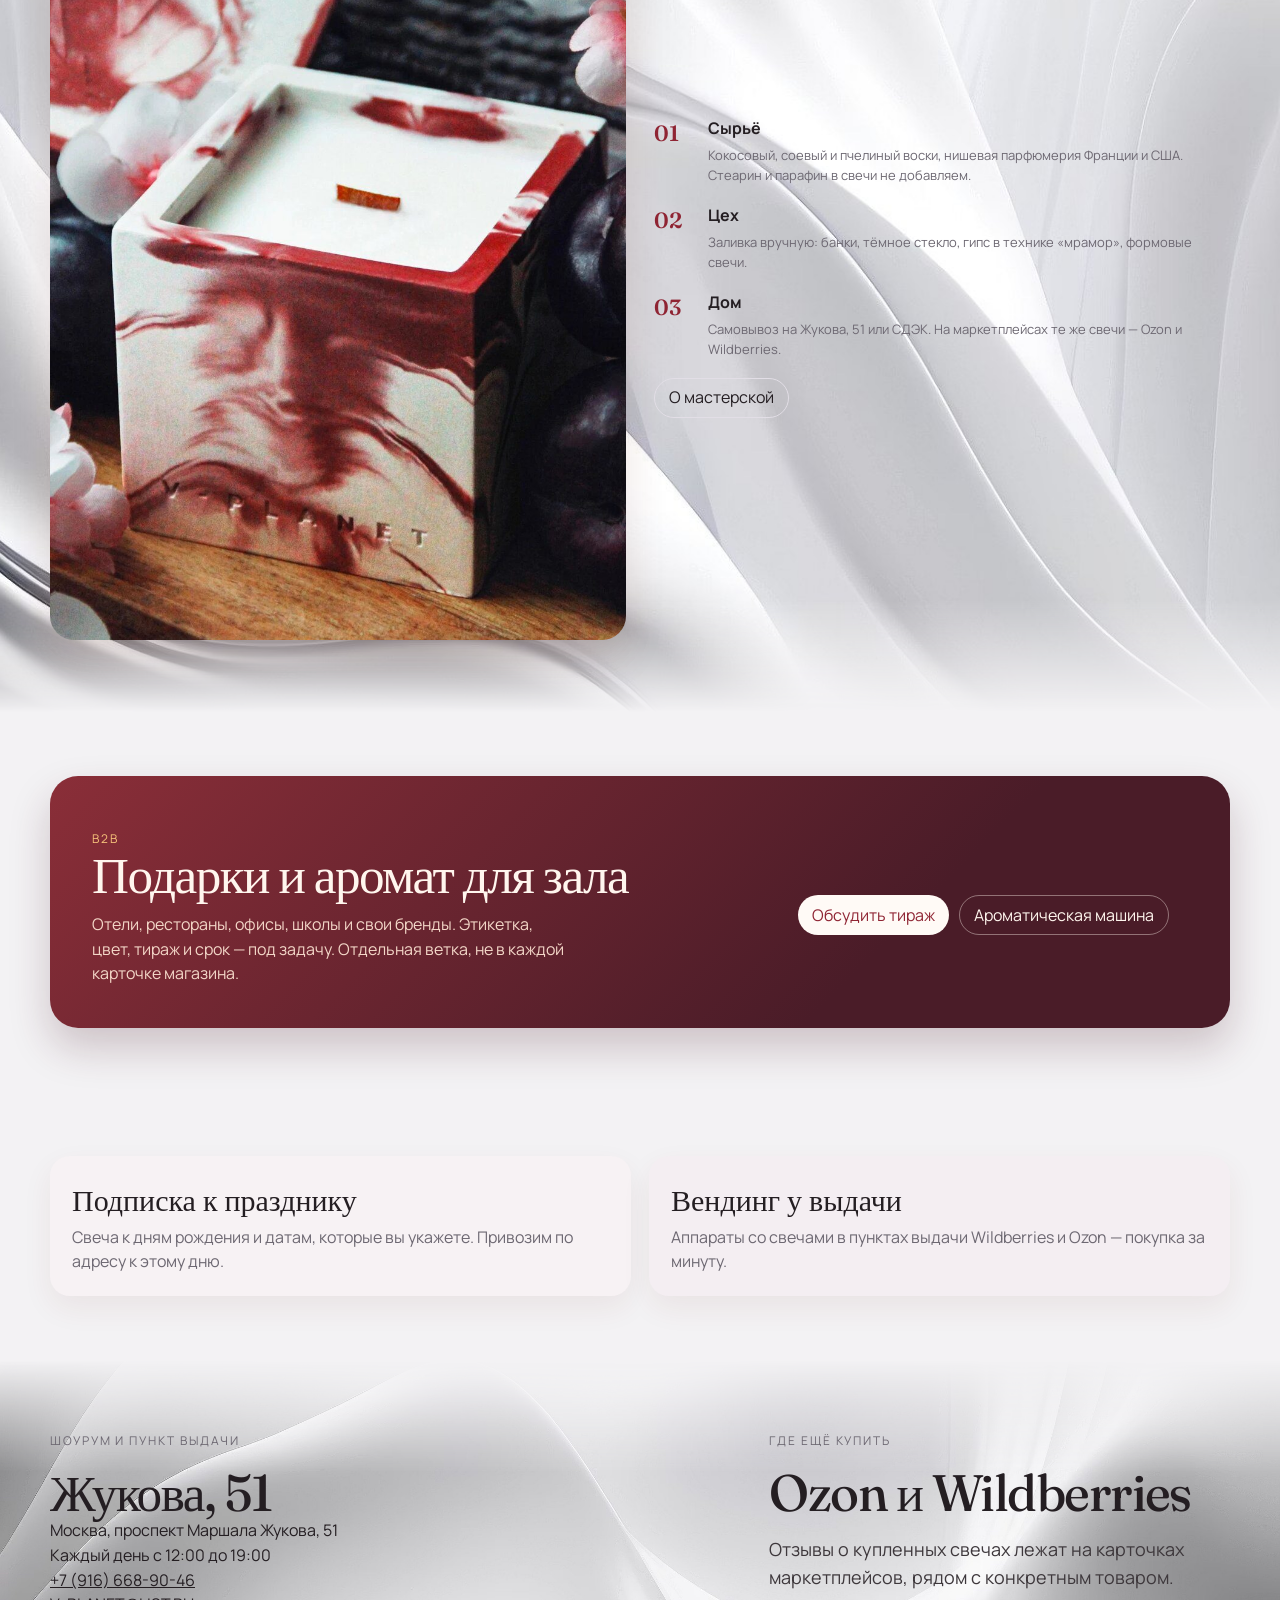
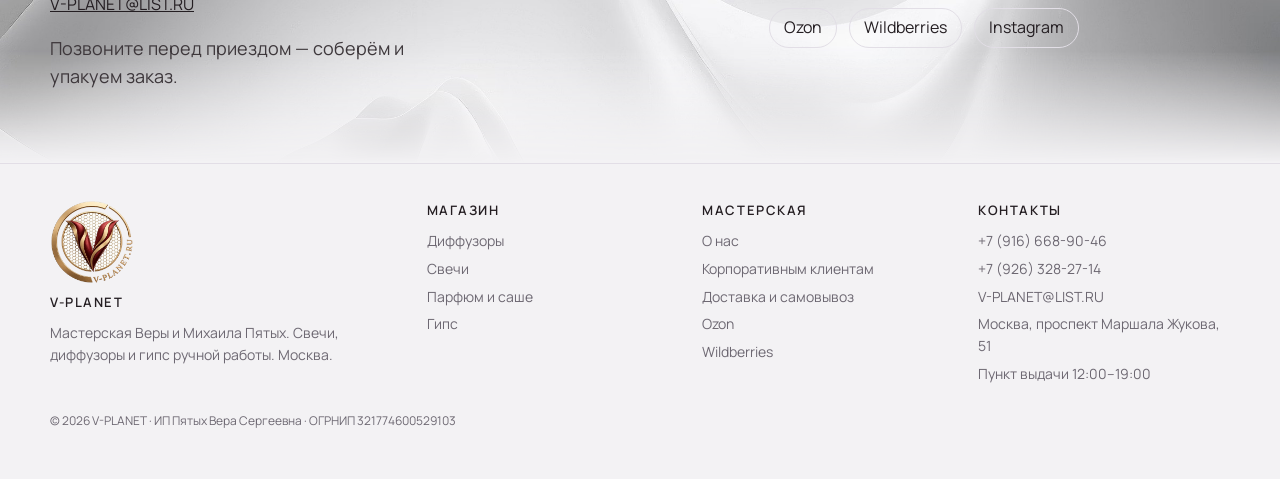
==== commit 7a1216db: "Keep the flower candles inside their world. The spring bouquets no longer sit in a block on the home" ====
--- a/index.html
+++ b/index.html
@@ -163,14 +163,6 @@
       </div>
     </section>
 
-    <section class="section wrap" aria-label="Весенняя коллекция">
-      <div class="section-head">
-        <h2>Весенняя коллекция</h2>
-        <p>Формовые свечи-цветы. Цена, горение и ноты — из каталога мастерской.</p>
-      </div>
-      <div class="grid" data-spring></div>
-    </section>
-
     <section class="wrap trust" aria-label="Коротко о заказе">
       <div><b>Ручная работа</b><span>Каждую свечу заливают в мастерской</span></div>
       <div><b>Растительный воск</b><span>Кокос, соя, пчелиный. Без парафина</span></div>
